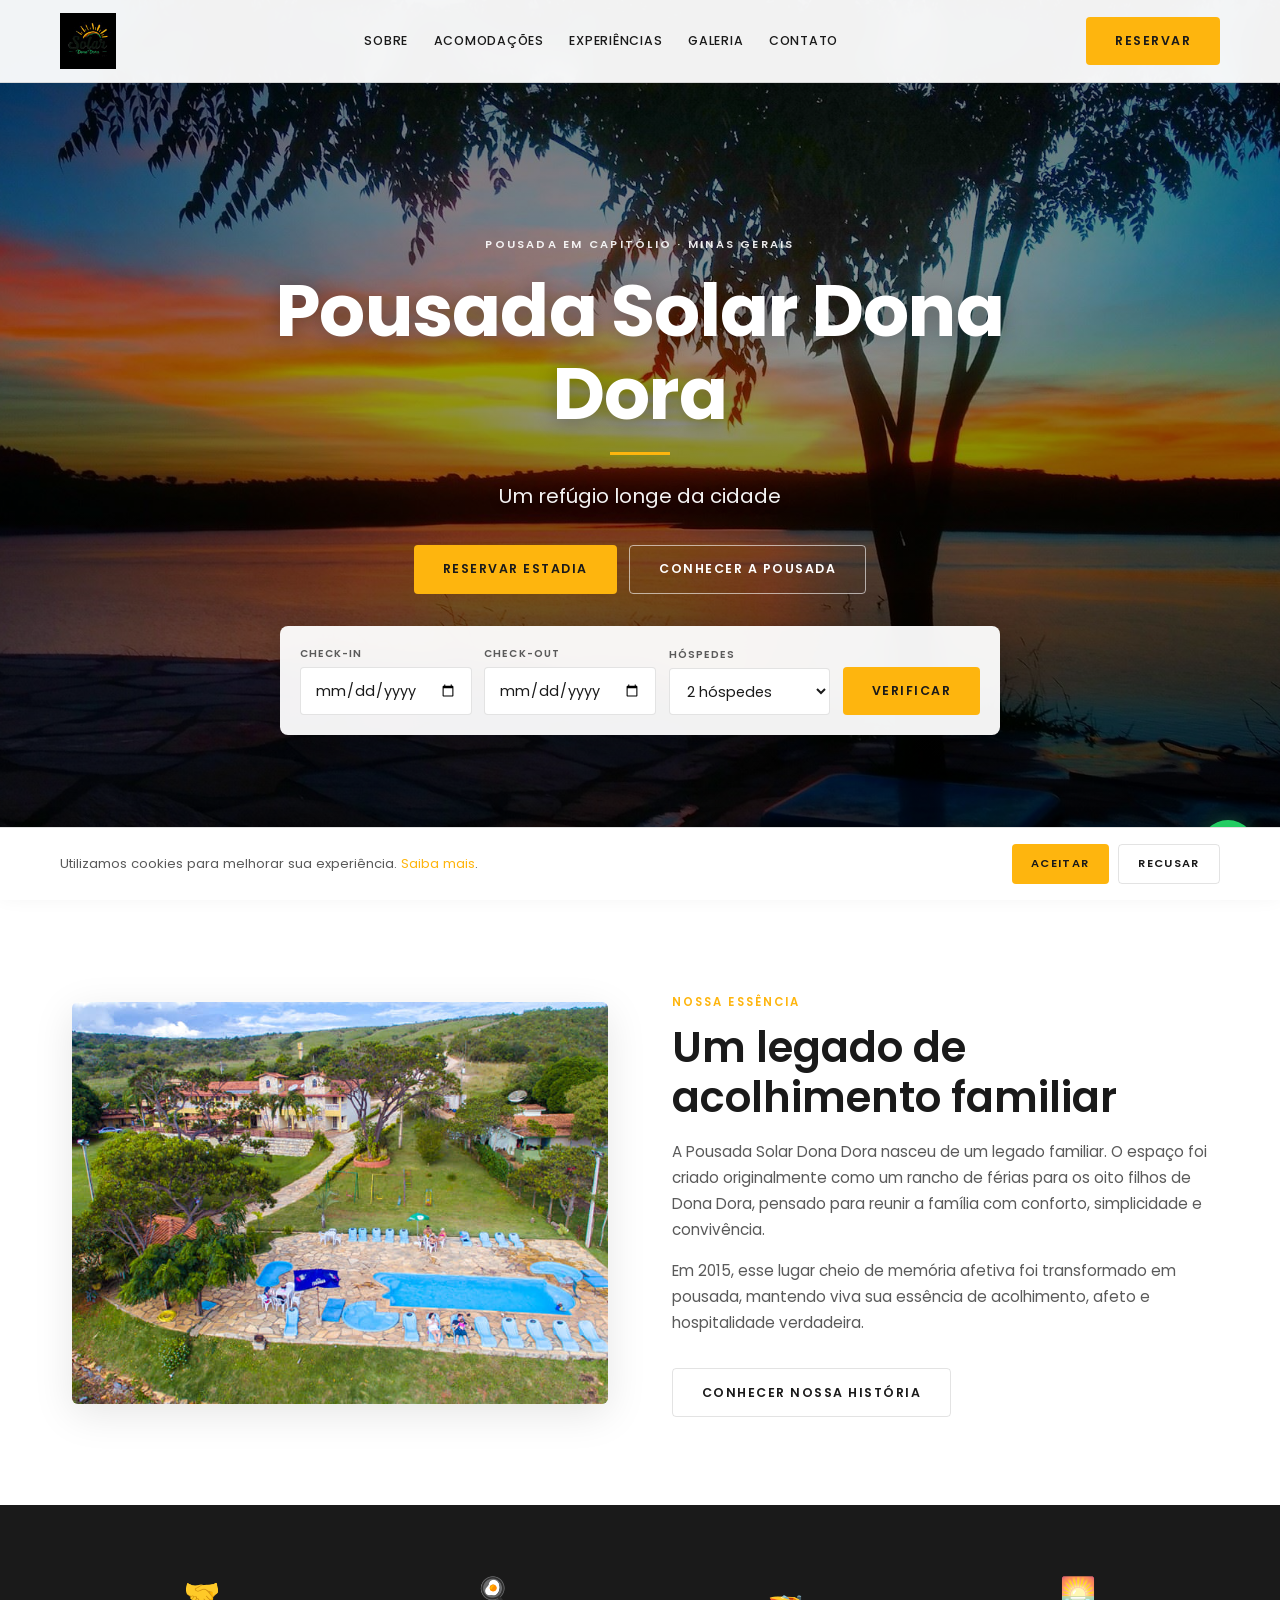
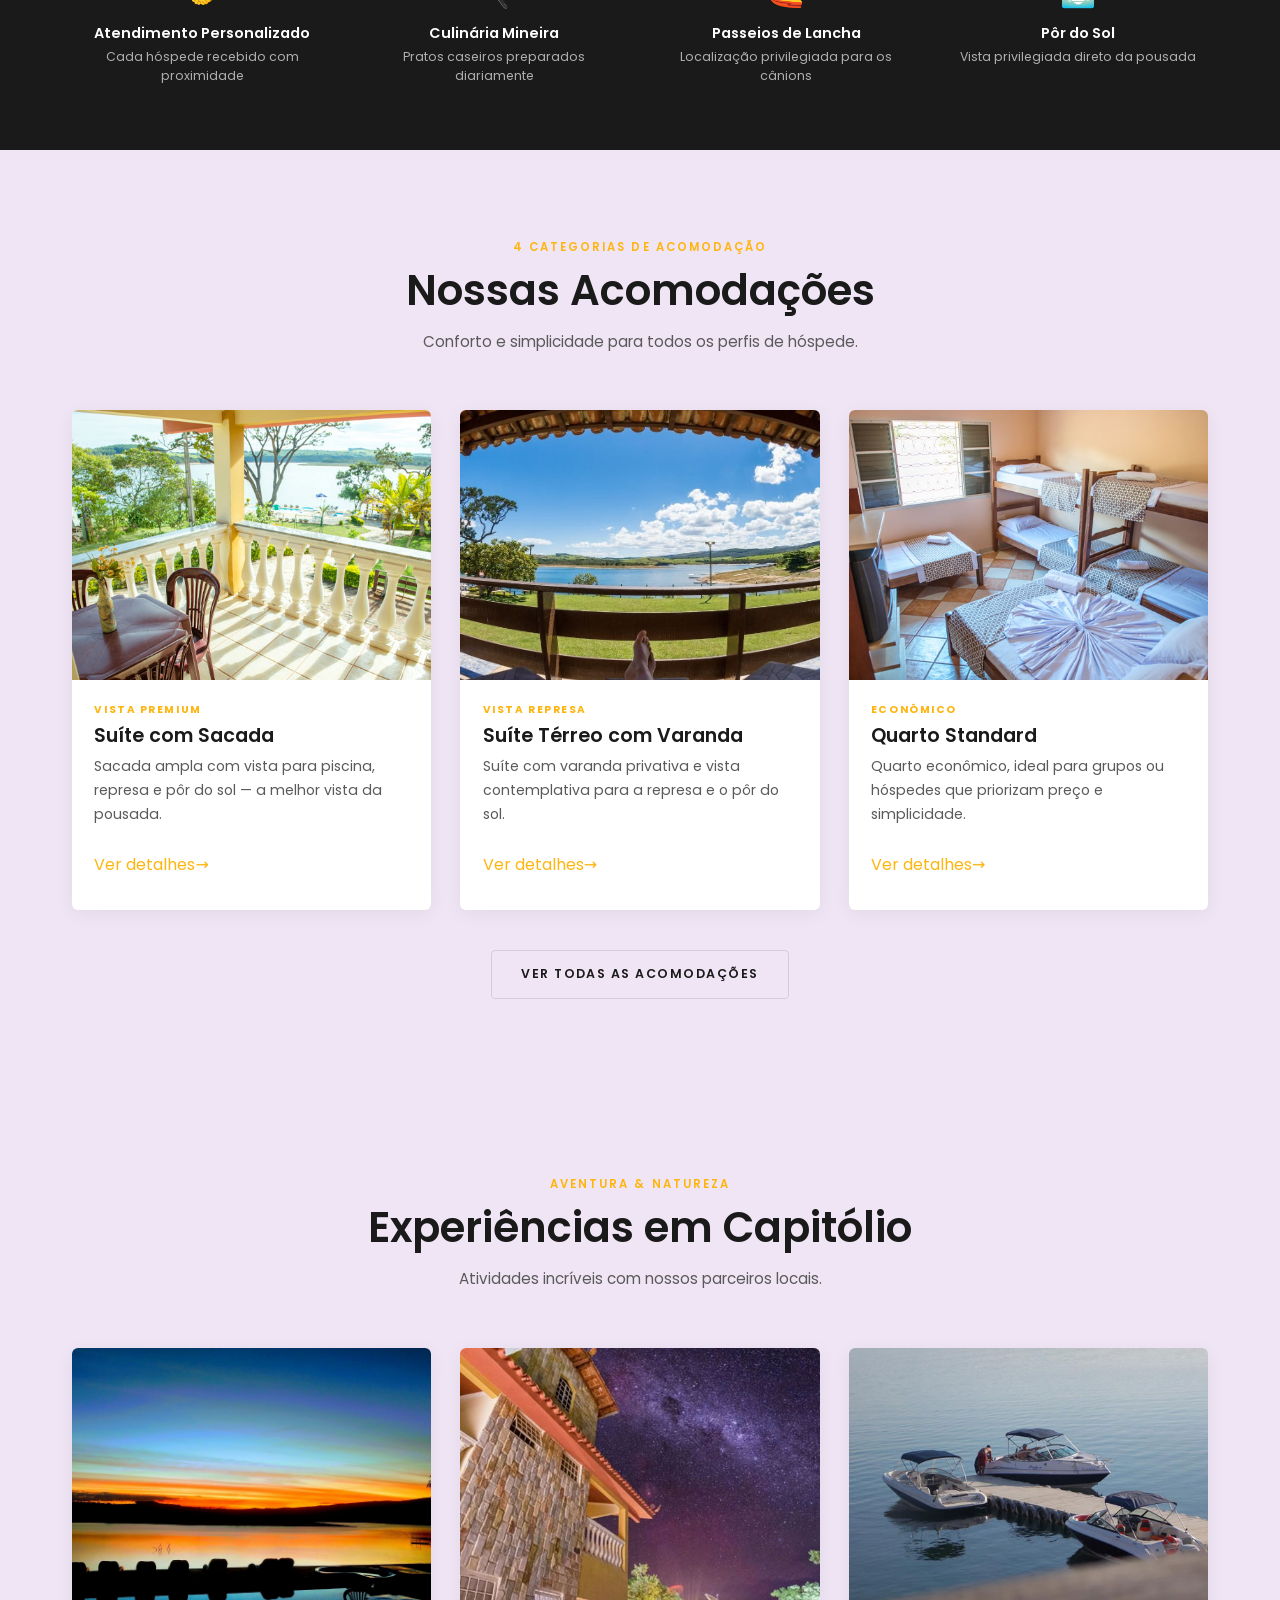
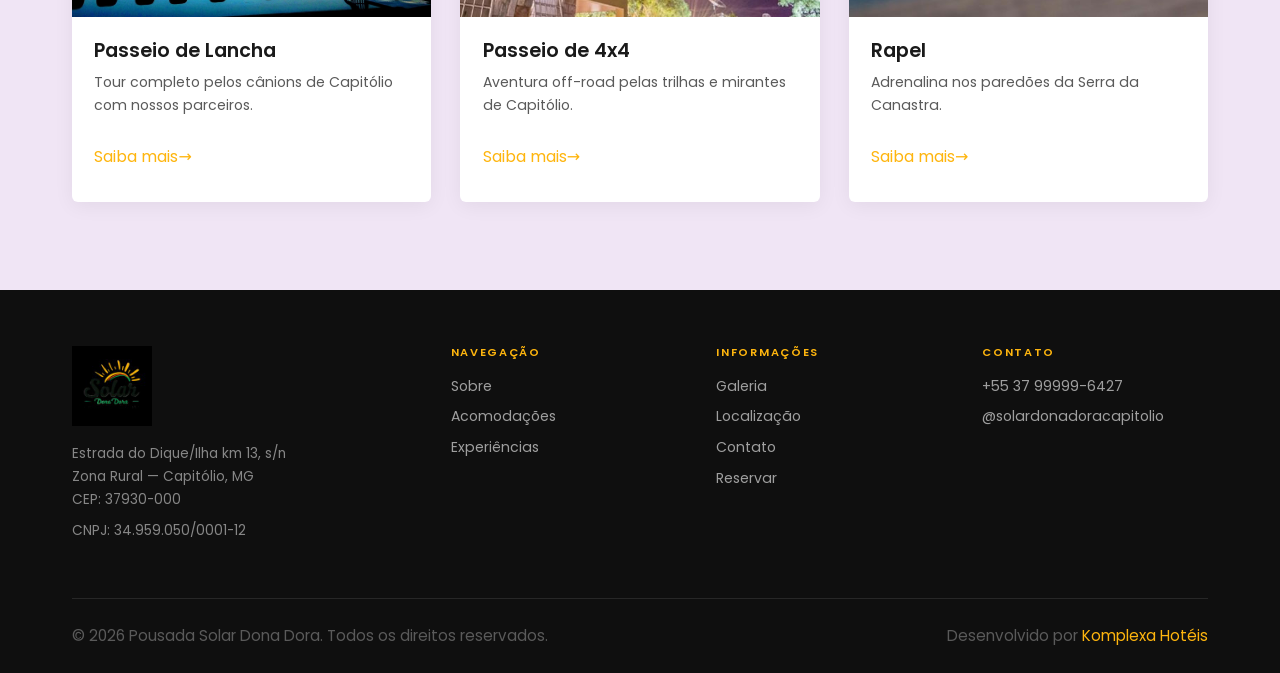
==== index.html @ 38c146f1 "Remover seção de pacotes do site Removido de todas as páginas: nav desktop, nav mobile, footer e sit" ====
<!DOCTYPE html>
<html lang="pt-BR">
<head>
<meta charset="UTF-8">
<meta name="viewport" content="width=device-width, initial-scale=1.0">
<title>Pousada em Capitólio com vista para a represa — Pousada Solar Dona Dora | Capitólio, MG</title>
<meta name="description" content="Pousada Solar Dona Dora em Capitólio, MG. Hospedagem familiar com vista para a represa, culinária mineira caseira e o melhor pôr do sol de Capitólio. Reserve agora.">
<link rel="canonical" href="https://pousadasolardonadora.com.br/">

<!-- Favicon -->
<link rel="icon" type="image/x-icon" href="assets/img/brand/favicon.ico">
<link rel="icon" type="image/png" sizes="192x192" href="assets/img/brand/favicon-192.png">
<link rel="apple-touch-icon" href="assets/img/brand/favicon-192.png">

<!-- SEO -->
<meta name="robots" content="index, follow">
<meta name="author" content="Pousada Solar Dona Dora">
<meta name="geo.region" content="BR-MG">
<meta name="geo.placename" content="Capitólio">
<meta name="geo.position" content="-20.681273;-46.094552">
<meta name="ICBM" content="-20.681273, -46.094552">

<!-- Open Graph -->
<meta property="og:type" content="website">
<meta property="og:locale" content="pt_BR">
<meta property="og:site_name" content="Pousada Solar Dona Dora">
<meta property="og:title" content="Pousada em Capitólio com vista para a represa — Pousada Solar Dona Dora">
<meta property="og:description" content="Pousada Solar Dona Dora em Capitólio, MG. Hospedagem familiar com vista para a represa, culinária mineira caseira e o melhor pôr do sol de Capitólio. Reserve agora.">
<meta property="og:url" content="https://pousadasolardonadora.com.br/">
<meta property="og:image" content="https://pousadasolardonadora.com.br/assets/img/hero/fachada.jpg">
<meta name="twitter:card" content="summary_large_image">

<!-- GTM -->
<script>(function(w,d,s,l,i){w[l]=w[l]||[];w[l].push({'gtm.start':new Date().getTime(),event:'gtm.js'});var f=d.getElementsByTagName(s)[0],j=d.createElement(s),dl=l!='dataLayer'?'&l='+l:'';j.async=true;j.src='https://www.googletagmanager.com/gtm.js?id='+i+dl;f.parentNode.insertBefore(j,f);})(window,document,'script','dataLayer','GTM-W4K5VQJ');</script>

<!-- Fonts -->
<link rel="preconnect" href="https://fonts.googleapis.com">
<link rel="preconnect" href="https://fonts.gstatic.com" crossorigin>
<link href="https://fonts.googleapis.com/css2?family=Poppins:wght@300;400;500;600;700&display=swap" rel="stylesheet">

<!-- CSS -->
<link rel="stylesheet" href="assets/css/style.css">
</head>
<body>
<!-- GTM noscript -->
<noscript><iframe src="https://www.googletagmanager.com/ns.html?id=GTM-W4K5VQJ" height="0" width="0" style="display:none;visibility:hidden"></iframe></noscript>

<!-- Schema.org -->
<script type="application/ld+json">
{
  "@context":"https://schema.org",
  "@type":"LodgingBusiness",
  "name":"Pousada Solar Dona Dora",
  "description":"Pousada acolhedora em Capitólio, MG com hospitalidade familiar, vista para a represa e culinária mineira.",
  "url":"https://pousadasolardonadora.com.br/",
  "telephone":"+55-37-99999-6427",
  "priceRange":"$$",
  "image":"https://pousadasolardonadora.com.br/assets/img/hero/fachada.jpg",
  "logo":"https://pousadasolardonadora.com.br/assets/img/brand/logo.png",
  "taxID":"34.959.050/0001-12",
  "address":{
    "@type":"PostalAddress",
    "streetAddress":"Estrada do Dique/Ilha km 13, s/n, Zona Rural",
    "addressLocality":"Capitólio",
    "addressRegion":"MG",
    "postalCode":"37930-000",
    "addressCountry":"BR"
  },
  "geo":{
    "@type":"GeoCoordinates",
    "latitude":-20.681273,
    "longitude":-46.094552
  },
  "sameAs":["https://instagram.com/solardonadoracapitolio"]
}
</script>

<header class="hdr" id="hdr">
  <div class="hdr-inner">
    <a href="index.html" class="logo-link" aria-label="Pousada Solar Dona Dora">
      <img src="assets/img/brand/logo.png" alt="Pousada Solar Dona Dora" class="logo-img" width="56" height="56">
    </a>
    <nav class="nav" aria-label="Menu principal">
      <a href="sobre/">Sobre</a>
      <a href="acomodacoes/">Acomodações</a>
      <a href="experiencias/">Experiências</a>
      <a href="galeria/">Galeria</a>
      <a href="contato/">Contato</a>
    </nav>
    <a href="https://pousadasolardonadora.com.br/" class="btn btn-primary hdr-cta" target="_blank" rel="noopener">Reservar</a>
    <button class="ham" id="ham" aria-label="Menu" aria-expanded="false">
      <span></span><span></span><span></span>
    </button>
  </div>
</header>
<nav class="mobnav" id="mobnav" aria-label="Menu mobile">
  <a href="sobre/" onclick="closeMob()">Sobre</a>
  <a href="acomodacoes/" onclick="closeMob()">Acomodações</a>
  <a href="experiencias/" onclick="closeMob()">Experiências</a>
  <a href="galeria/" onclick="closeMob()">Galeria</a>
  <a href="localizacao/" onclick="closeMob()">Localização</a>
  <a href="contato/" onclick="closeMob()">Contato</a>
  <a href="https://pousadasolardonadora.com.br/" class="btn btn-primary" target="_blank" rel="noopener" onclick="closeMob()">Reservar Agora</a>
</nav>

<!-- HERO -->
<section class="hero">
  <div class="hero-bg">
    <img src="assets/img/hero/fachada.jpg" alt="Pousada Solar Dona Dora — Capitólio, MG" fetchpriority="high" decoding="async">
  </div>
  <div class="hero-overlay"></div>
  <div class="hero-content">
    <p class="hero-overline">Pousada em Capitólio · Minas Gerais</p>
    <h1 class="hero-title">Pousada Solar Dona Dora</h1>
    <span class="hero-divider"></span>
    <p class="hero-tagline">Um refúgio longe da cidade</p>
    <div class="hero-ctas">
      <a href="https://pousadasolardonadora.com.br/" class="btn btn-primary" target="_blank" rel="noopener">Reservar Estadia</a>
      <a href="sobre/" class="btn btn-outline-light">Conhecer a Pousada</a>
    </div>

    <!-- Booking bar (Foco Multimídia) -->
    <div class="book-bar">
      <div class="bf">
        <label>Check-in</label>
        <input type="date" id="book-checkin">
      </div>
      <div class="bf">
        <label>Check-out</label>
        <input type="date" id="book-checkout">
      </div>
      <div class="bf">
        <label>Hóspedes</label>
        <select id="book-guests">
          <option value="1">1 hóspede</option>
          <option value="2" selected>2 hóspedes</option>
          <option value="3">3 hóspedes</option>
          <option value="4">4 hóspedes</option>
          <option value="5">5+ hóspedes</option>
        </select>
      </div>
      <button class="btn btn-primary" onclick="bookFromHero()">Verificar</button>
    </div>
  </div>
</section>

<!-- SOBRE PREVIEW -->
<section style="background:var(--surface)">
  <div class="container">
    <div class="ab-grid">
      <div class="ab-img reveal">
        <img src="assets/img/sobre/entrada.jpg" alt="Entrada da Pousada Solar Dona Dora" loading="lazy" decoding="async">
      </div>
      <div class="ab-txt">
        <span class="overline reveal">Nossa Essência</span>
        <h2 class="reveal">Um legado de acolhimento familiar</h2>
        <span class="divider reveal" style="margin:1rem 0"></span>
        <p class="reveal">A Pousada Solar Dona Dora nasceu de um legado familiar. O espaço foi criado originalmente como um rancho de férias para os oito filhos de Dona Dora, pensado para reunir a família com conforto, simplicidade e convivência.</p>
        <p class="reveal">Em 2015, esse lugar cheio de memória afetiva foi transformado em pousada, mantendo viva sua essência de acolhimento, afeto e hospitalidade verdadeira.</p>
        <a href="sobre/" class="btn btn-outline reveal">Conhecer Nossa História</a>
      </div>
    </div>
  </div>
</section>

<!-- HIGHLIGHTS STRIP -->
<div class="strip">
  <div class="container">
    <div class="strip-g">
      <div class="strip-i reveal"><div class="s-icon">🤝</div><h4>Atendimento Personalizado</h4><p>Cada hóspede recebido com proximidade</p></div>
      <div class="strip-i reveal"><div class="s-icon">🍳</div><h4>Culinária Mineira</h4><p>Pratos caseiros preparados diariamente</p></div>
      <div class="strip-i reveal"><div class="s-icon">🚤</div><h4>Passeios de Lancha</h4><p>Localização privilegiada para os cânions</p></div>
      <div class="strip-i reveal"><div class="s-icon">🌅</div><h4>Pôr do Sol</h4><p>Vista privilegiada direto da pousada</p></div>
    </div>
  </div>
</div>

<!-- ACOMODAÇÕES PREVIEW -->
<section>
  <div class="container">
    <div class="sec-head">
      <span class="overline reveal">4 Categorias de Acomodação</span>
      <h2 class="reveal">Nossas Acomodações</h2>
      <span class="divider reveal"></span>
      <p class="reveal">Conforto e simplicidade para todos os perfis de hóspede.</p>
    </div>
    <div class="cards-g cols-3">
      <article class="card reveal">
        <div class="card-img"><img src="assets/img/quartos/suite-sacada.jpg" alt="Suíte com Sacada" loading="lazy" decoding="async"></div>
        <div class="card-body">
          <span class="card-uh">Vista Premium</span>
          <h3>Suíte com Sacada</h3>
          <p>Sacada ampla com vista para piscina, represa e pôr do sol — a melhor vista da pousada.</p>
          <a href="acomodacoes/" class="btn-text">Ver detalhes</a>
        </div>
      </article>
      <article class="card reveal">
        <div class="card-img"><img src="assets/img/quartos/suite-terreo-varanda.jpg" alt="Suíte Térreo com Varanda" loading="lazy" decoding="async"></div>
        <div class="card-body">
          <span class="card-uh">Vista Represa</span>
          <h3>Suíte Térreo com Varanda</h3>
          <p>Suíte com varanda privativa e vista contemplativa para a represa e o pôr do sol.</p>
          <a href="acomodacoes/" class="btn-text">Ver detalhes</a>
        </div>
      </article>
      <article class="card reveal">
        <div class="card-img"><img src="assets/img/quartos/quarto-standard.jpg" alt="Quarto Standard" loading="lazy" decoding="async"></div>
        <div class="card-body">
          <span class="card-uh">Econômico</span>
          <h3>Quarto Standard</h3>
          <p>Quarto econômico, ideal para grupos ou hóspedes que priorizam preço e simplicidade.</p>
          <a href="acomodacoes/" class="btn-text">Ver detalhes</a>
        </div>
      </article>
    </div>
    <div style="text-align:center;margin-top:2.5rem">
      <a href="acomodacoes/" class="btn btn-outline reveal">Ver Todas as Acomodações</a>
    </div>
  </div>
</section>

<!-- EXPERIÊNCIAS PREVIEW -->
<section>
  <div class="container">
    <div class="sec-head">
      <span class="overline reveal">Aventura & Natureza</span>
      <h2 class="reveal">Experiências em Capitólio</h2>
      <span class="divider reveal"></span>
      <p class="reveal">Atividades incríveis com nossos parceiros locais.</p>
    </div>
    <div class="cards-g cols-3">
      <article class="card reveal">
        <div class="card-img"><img src="assets/img/experiencias/passeio-lancha.jpg" alt="Passeio de Lancha" loading="lazy" decoding="async"></div>
        <div class="card-body">
          <h3>Passeio de Lancha</h3>
          <p>Tour completo pelos cânions de Capitólio com nossos parceiros.</p>
          <a href="experiencias/" class="btn-text">Saiba mais</a>
        </div>
      </article>
      <article class="card reveal">
        <div class="card-img"><img src="assets/img/experiencias/passeio-4x4.jpg" alt="Passeio de 4x4" loading="lazy" decoding="async"></div>
        <div class="card-body">
          <h3>Passeio de 4x4</h3>
          <p>Aventura off-road pelas trilhas e mirantes de Capitólio.</p>
          <a href="experiencias/" class="btn-text">Saiba mais</a>
        </div>
      </article>
      <article class="card reveal">
        <div class="card-img"><img src="assets/img/experiencias/rapel.jpg" alt="Rapel" loading="lazy" decoding="async"></div>
        <div class="card-body">
          <h3>Rapel</h3>
          <p>Adrenalina nos paredões da Serra da Canastra.</p>
          <a href="experiencias/" class="btn-text">Saiba mais</a>
        </div>
      </article>
    </div>
  </div>
</section>

<footer class="footer">
  <div class="container">
    <div class="ft-grid">
      <div class="ft-brand">
        <img src="assets/img/brand/logo.png" alt="Pousada Solar Dona Dora" width="80" height="80">
        <p>Estrada do Dique/Ilha km 13, s/n<br>Zona Rural — Capitólio, MG<br>CEP: 37930-000</p>
        <p>CNPJ: 34.959.050/0001-12</p>
      </div>
      <div class="ft-col">
        <h4>Navegação</h4>
        <a href="sobre/">Sobre</a>
        <a href="acomodacoes/">Acomodações</a>
        <a href="experiencias/">Experiências</a>
      </div>
      <div class="ft-col">
        <h4>Informações</h4>
        <a href="galeria/">Galeria</a>
        <a href="localizacao/">Localização</a>
        <a href="contato/">Contato</a>
        <a href="https://pousadasolardonadora.com.br/" target="_blank" rel="noopener">Reservar</a>
      </div>
      <div class="ft-col">
        <h4>Contato</h4>
        <a href="https://wa.me/5537999996427" target="_blank" rel="noopener">+55 37 99999-6427</a>
        <a href="https://instagram.com/solardonadoracapitolio" target="_blank" rel="noopener">@solardonadoracapitolio</a>
      </div>
    </div>
    <div class="ft-bot">
      <p>&copy; 2026 Pousada Solar Dona Dora. Todos os direitos reservados.</p>
      <p>Desenvolvido por <a href="#" target="_blank" rel="noopener">Komplexa Hotéis</a></p>
    </div>
  </div>
</footer>
<!-- WhatsApp -->
<button class="wa-btn" onclick="openWAModal()" aria-label="Abrir WhatsApp"><svg width="26" height="26" viewBox="0 0 24 24" fill="white"><path d="M17.472 14.382c-.297-.149-1.758-.867-2.03-.967-.273-.099-.471-.148-.67.15-.197.297-.767.966-.94 1.164-.173.199-.347.223-.644.075-.297-.15-1.255-.463-2.39-1.475-.883-.788-1.48-1.761-1.653-2.059-.173-.297-.018-.458.13-.606.134-.133.298-.347.446-.52.149-.174.198-.298.298-.497.099-.198.05-.371-.025-.52-.075-.149-.669-1.612-.916-2.207-.242-.579-.487-.5-.669-.51-.173-.008-.371-.01-.57-.01-.198 0-.52.074-.792.372-.272.297-1.04 1.016-1.04 2.479 0 1.462 1.065 2.875 1.213 3.074.149.198 2.096 3.2 5.077 4.487.709.306 1.262.489 1.694.625.712.227 1.36.195 1.871.118.571-.085 1.758-.719 2.006-1.413.248-.694.248-1.289.173-1.413-.074-.124-.272-.198-.57-.347m-5.421 7.403h-.004a9.87 9.87 0 01-5.031-1.378l-.361-.214-3.741.982.998-3.648-.235-.374a9.86 9.86 0 01-1.51-5.26c.001-5.45 4.436-9.884 9.888-9.884 2.64 0 5.122 1.03 6.988 2.898a9.825 9.825 0 012.893 6.994c-.003 5.45-4.437 9.884-9.885 9.884m8.413-18.297A11.815 11.815 0 0012.05 0C5.495 0 .16 5.335.157 11.892c0 2.096.547 4.142 1.588 5.945L.057 24l6.305-1.654a11.882 11.882 0 005.683 1.448h.005c6.554 0 11.89-5.335 11.893-11.893a11.821 11.821 0 00-3.48-8.413z"/></svg></button>
<div class="wa-modal" id="waModal" role="dialog" aria-modal="true">
  <div class="wa-modal-box">
    <button class="wa-modal-close" onclick="closeWAModal()" aria-label="Fechar">×</button>
    <div class="wa-modal-header">
      <div style="width:42px;height:42px;background:rgba(255,255,255,.25);border-radius:50%;display:flex;align-items:center;justify-content:center;flex-shrink:0"><svg width="22" height="22" viewBox="0 0 24 24" fill="white"><path d="M17.472 14.382c-.297-.149-1.758-.867-2.03-.967-.273-.099-.471-.148-.67.15-.197.297-.767.966-.94 1.164-.173.199-.347.223-.644.075-.297-.15-1.255-.463-2.39-1.475-.883-.788-1.48-1.761-1.653-2.059-.173-.297-.018-.458.13-.606.134-.133.298-.347.446-.52.149-.174.198-.298.298-.497.099-.198.05-.371-.025-.52-.075-.149-.669-1.612-.916-2.207-.242-.579-.487-.5-.669-.51-.173-.008-.371-.01-.57-.01-.198 0-.52.074-.792.372-.272.297-1.04 1.016-1.04 2.479 0 1.462 1.065 2.875 1.213 3.074.149.198 2.096 3.2 5.077 4.487.709.306 1.222.489 1.694.625.712.227 1.36.195 1.871.118.571-.085 1.758-.719 2.006-1.413.248-.694.248-1.289.173-1.413-.074-.124-.272-.198-.57-.347m-5.421 7.403h-.004a9.87 9.87 0 01-5.031-1.378l-.361-.214-3.741.982.998-3.648-.235-.374a9.86 9.86 0 01-1.51-5.22c.001-5.45 4.436-9.884 9.888-9.884 2.64 0 5.122 1.03 6.988 2.898a9.825 9.825 0 012.893 6.994c-.003 5.45-4.437 9.884-9.885 9.884m8.413-18.297A11.815 11.815 0 0012.05 0C5.495 0 .16 5.335.157 11.892c0 2.096.547 4.142 1.588 5.945L.057 24l6.305-1.654a11.882 11.882 0 005.683 1.448h.005c6.554 0 11.89-5.335 11.893-11.893a11.821 11.821 0 00-3.48-8.413z"/></svg></div>
      <div><h4>Fale pelo WhatsApp</h4><p>Preencha para agilizar seu atendimento</p></div>
    </div>
    <form onsubmit="submitWAForm(event)" class="wa-form-body">
      <div class="fg"><label>Nome *</label><input type="text" id="wa-nome" required></div>
      <div class="fg"><label>E-mail *</label><input type="email" id="wa-email" required></div>
      <div class="fg"><label>Telefone *</label><input type="tel" id="wa-tel" required></div>
      <div class="form-row">
        <div class="fg"><label>Check-in</label><input type="date" id="wa-in"></div>
        <div class="fg"><label>Check-out</label><input type="date" id="wa-out"></div>
      </div>
      <button type="submit" class="wa-submit">Ir para o WhatsApp</button>
    </form>
  </div>
</div>

<!-- Popup Desconto -->
<div class="dp" id="dp" role="dialog" aria-modal="true">
  <div class="dp-box">
    <button class="dp-close" onclick="closePopup()" aria-label="Fechar">×</button>
    <span class="overline">Oferta Exclusiva</span>
    <h3>Ganhe <span class="accent">10% de desconto</span></h3>
    <p>Reserve diretamente no site e aproveite seu benefício exclusivo.</p>
    <form onsubmit="submitPopup(event)">
      <input type="email" id="popup-email" placeholder="Seu melhor e-mail" required>
      <button type="submit" class="btn btn-primary">Eu Quero!</button>
    </form>
  </div>
</div>

<!-- Cookie Banner -->
<div class="ck" id="cookieBanner">
  <div class="ck-in">
    <p>Utilizamos cookies para melhorar sua experiência. <a href="#">Saiba mais</a>.</p>
    <div class="ck-btns">
      <button class="btn btn-primary" onclick="acceptCookies()">Aceitar</button>
      <button class="btn btn-outline" onclick="declineCookies()">Recusar</button>
    </div>
  </div>
</div>

<script src="assets/js/main.js" defer></script>
</body>
</html>
---- assets/css/style.css ----
/* ============================================
   POUSADA SOLAR DONA DORA — STYLES v2
   Mobile-first | Performance-focused | No JS libs
   ============================================ */

:root {
  --accent: #FEB50E;
  --accent-hover: #E5A00D;
  --accent-rgb: 254, 181, 14;
  --accent-soft: rgba(254,181,14,0.08);

  --bg: #F0E5F5;
  --bg-rgb: 240, 229, 245;
  --surface: #FFFFFF;
  --surface-light: #E8DDF0;

  --text: #1A1A1A;
  --text-muted: #5A5A5A;
  --btn-text: #1A1A1A;

  --border: rgba(26,26,26,0.12);
  --shadow: 0 4px 20px rgba(0,0,0,0.06);
  --shadow-lg: 0 10px 40px rgba(0,0,0,0.1);

  --font-display: 'Poppins', system-ui, sans-serif;
  --font-body: 'Poppins', system-ui, sans-serif;

  --container: 1200px;
  --header-h: 70px;
  --ease: cubic-bezier(0.4, 0, 0.2, 1);
}

/* RESET */
*,*::before,*::after { margin:0; padding:0; box-sizing:border-box; }
html { scroll-behavior: smooth; -webkit-text-size-adjust: 100%; }
body {
  background: var(--bg);
  color: var(--text);
  font-family: var(--font-body);
  font-size: 16px;
  line-height: 1.6;
  -webkit-font-smoothing: antialiased;
  overflow-x: hidden;
}
img, video, svg { max-width: 100%; display: block; height: auto; }
img { object-fit: cover; }
a { color: inherit; text-decoration: none; }
button { font: inherit; cursor: pointer; }

/* TYPOGRAPHY */
h1, h2, h3, h4 { font-family: var(--font-display); font-weight: 600; line-height: 1.2; color: var(--text); }
h1 { font-size: clamp(2rem, 6vw, 3.8rem); font-weight: 700; }
h2 { font-size: clamp(1.7rem, 4.5vw, 2.6rem); }
h3 { font-size: clamp(1.2rem, 2.5vw, 1.5rem); }
h4 { font-size: 1rem; }
p { font-size: clamp(0.95rem, 1.1vw, 1.05rem); line-height: 1.7; color: var(--text-muted); }
.overline { font-size: 0.72rem; letter-spacing: 0.18em; text-transform: uppercase; color: var(--accent); font-weight: 600; }

/* LAYOUT */
.container { max-width: var(--container); margin: 0 auto; padding: 0 1.25rem; }
@media (min-width: 768px) { .container { padding: 0 2rem; } }
section { padding: clamp(3rem, 7vw, 5.5rem) 0; }

/* BUTTONS - Touch target 44px+ */
.btn {
  display: inline-flex;
  align-items: center;
  justify-content: center;
  gap: 0.5rem;
  min-height: 48px;
  padding: 0.85rem 1.8rem;
  font-family: var(--font-body);
  font-size: 0.78rem;
  font-weight: 600;
  letter-spacing: 0.12em;
  text-transform: uppercase;
  text-decoration: none;
  border: none;
  border-radius: 4px;
  cursor: pointer;
  transition: all 0.25s var(--ease);
  text-align: center;
}
.btn-primary { background: var(--accent); color: var(--btn-text); }
.btn-primary:hover { background: var(--accent-hover); transform: translateY(-1px); box-shadow: 0 8px 20px rgba(254,181,14,0.3); }

.btn-outline-light { background: transparent; color: #fff; border: 1.5px solid rgba(255,255,255,0.6); }
.btn-outline-light:hover { background: rgba(255,255,255,0.15); border-color: #fff; }

.btn-outline { background: transparent; color: var(--text); border: 1.5px solid var(--border); }
.btn-outline:hover { background: var(--accent-soft); border-color: var(--accent); color: var(--accent); }

.btn-text { background: transparent; color: var(--accent); padding: 0.6rem 0; min-height: auto; }
.btn-text::after { content: ' →'; transition: transform 0.2s; display: inline-block; }
.btn-text:hover::after { transform: translateX(4px); }

/* HEADER */
.hdr {
  position: fixed; top: 0; left: 0; right: 0; z-index: 100;
  padding: 0.8rem 0;
  background: rgba(255,255,255,0.95);
  backdrop-filter: blur(12px);
  -webkit-backdrop-filter: blur(12px);
  border-bottom: 1px solid var(--border);
  transition: all 0.3s var(--ease);
}
.hdr-inner {
  max-width: var(--container); margin: 0 auto; padding: 0 1.25rem;
  display: flex; align-items: center; justify-content: space-between; gap: 1rem;
}
.logo-link { display: flex; align-items: center; flex-shrink: 0; }
.logo-img { width: 56px; height: 56px; }
.nav { display: none; gap: 1.6rem; }
.nav a {
  font-size: 0.78rem; font-weight: 500; letter-spacing: 0.06em;
  text-transform: uppercase; color: var(--text);
  position: relative; padding: 0.5rem 0;
  transition: color 0.2s;
}
.nav a::after {
  content: ''; position: absolute; bottom: 0; left: 0;
  width: 0; height: 2px; background: var(--accent);
  transition: width 0.3s var(--ease);
}
.nav a:hover { color: var(--accent); }
.nav a:hover::after { width: 100%; }

.hdr-cta { display: none; }
@media (min-width: 1024px) {
  .nav { display: flex; }
  .hdr-cta { display: inline-flex; }
}

.ham {
  display: flex; flex-direction: column; gap: 5px;
  background: none; border: none; padding: 0.6rem; margin-right: -0.6rem;
  min-width: 44px; min-height: 44px; align-items: center; justify-content: center;
}
.ham span {
  width: 24px; height: 2px; background: var(--text); border-radius: 2px;
  transition: all 0.3s var(--ease);
}
.ham.open span:nth-child(1) { transform: rotate(45deg) translate(5px, 5px); }
.ham.open span:nth-child(2) { opacity: 0; }
.ham.open span:nth-child(3) { transform: rotate(-45deg) translate(6px, -6px); }
@media (min-width: 1024px) { .ham { display: none; } }

/* MOBILE NAV */
.mobnav {
  position: fixed; inset: 0; z-index: 99;
  background: var(--bg);
  display: flex; flex-direction: column; align-items: center; justify-content: center;
  gap: 0.8rem;
  padding: 5rem 2rem 2rem;
  opacity: 0; visibility: hidden;
  transition: opacity 0.3s var(--ease), visibility 0.3s;
}
.mobnav.open { opacity: 1; visibility: visible; }
.mobnav a {
  font-size: 1.1rem; font-weight: 500;
  color: var(--text); padding: 0.7rem 0;
  min-height: 44px; display: flex; align-items: center;
  letter-spacing: 0.02em;
}
.mobnav a:hover { color: var(--accent); }
.mobnav .btn { margin-top: 1rem; min-width: 200px; }

/* HERO */
.hero {
  position: relative;
  min-height: 100vh;
  min-height: 100svh;
  display: flex; flex-direction: column;
  align-items: center; justify-content: center;
  text-align: center;
  padding: calc(var(--header-h) + 2rem) 1.25rem 2rem;
  overflow: hidden;
}
.hero-bg { position: absolute; inset: 0; z-index: 0; }
.hero-bg img { width: 100%; height: 100%; object-fit: cover; }
.hero-overlay {
  position: absolute; inset: 0; z-index: 1;
  background: linear-gradient(180deg,
    rgba(0,0,0,0.55) 0%,
    rgba(0,0,0,0.4) 40%,
    rgba(0,0,0,0.75) 100%);
}
.hero-content {
  position: relative; z-index: 2;
  max-width: 820px; width: 100%;
  color: #fff;
}
.hero-overline {
  font-size: 0.7rem; letter-spacing: 0.2em; text-transform: uppercase;
  color: rgba(255,255,255,0.9); margin-bottom: 1rem; font-weight: 600;
}
.hero-title {
  font-size: clamp(2rem, 8vw, 4.5rem);
  font-weight: 700;
  line-height: 1.15;
  color: #fff;
  margin: 0 0 1rem;
  letter-spacing: -0.01em;
  text-shadow: 0 2px 20px rgba(0,0,0,0.3);
}
.hero-divider {
  display: block; width: 60px; height: 3px;
  background: var(--accent); margin: 1rem auto 1.5rem;
}
.hero-tagline {
  font-size: clamp(1rem, 1.8vw, 1.25rem);
  color: rgba(255,255,255,0.95);
  margin-bottom: 2rem;
  font-weight: 400;
  text-shadow: 0 2px 10px rgba(0,0,0,0.4);
}
.hero-ctas {
  display: flex; gap: 0.8rem; justify-content: center; flex-wrap: wrap;
  margin-bottom: 2rem;
}
@media (max-width: 600px) {
  .hero-title { font-size: clamp(1.6rem, 9vw, 2.5rem); line-height: 1.2; }
  .hero-ctas { flex-direction: column; width: 100%; max-width: 320px; margin-left: auto; margin-right: auto; }
  .hero-ctas .btn { width: 100%; }
}

/* BOOKING BAR (within hero) */
.book-bar {
  background: rgba(255,255,255,0.95);
  backdrop-filter: blur(12px);
  -webkit-backdrop-filter: blur(12px);
  padding: 1.25rem;
  border-radius: 8px;
  display: grid;
  grid-template-columns: 1fr;
  gap: 0.8rem;
  max-width: 720px;
  width: 100%;
  margin: 0 auto;
  box-shadow: 0 10px 40px rgba(0,0,0,0.3);
}
@media (min-width: 600px) {
  .book-bar { grid-template-columns: 1fr 1fr 1fr auto; align-items: end; }
}
.bf { display: flex; flex-direction: column; gap: 0.3rem; text-align: left; }
.bf label {
  font-size: 0.65rem; font-weight: 600; letter-spacing: 0.1em;
  text-transform: uppercase; color: var(--text-muted);
}
.bf input, .bf select {
  background: #fff;
  border: 1px solid var(--border);
  color: var(--text);
  padding: 0.7rem 0.85rem;
  font-family: var(--font-body);
  font-size: 0.9rem;
  border-radius: 4px;
  outline: none;
  min-height: 44px;
  transition: border-color 0.2s;
}
.bf input:focus, .bf select:focus { border-color: var(--accent); }
.book-bar .btn { min-height: 48px; }

/* SECTION HEAD */
.sec-head { text-align: center; margin-bottom: clamp(2rem, 5vw, 3.5rem); }
.sec-head .overline { display: block; margin-bottom: 0.6rem; }
.sec-head h2 { margin-bottom: 0.8rem; }
.sec-head p { max-width: 600px; margin: 0 auto; }
.divider { width: 60px; height: 2px; background: var(--accent); margin: 1rem auto 1.5rem; }

/* ABOUT GRID */
.ab-grid {
  display: grid; grid-template-columns: 1fr; gap: 2rem; align-items: center;
}
@media (min-width: 900px) {
  .ab-grid { grid-template-columns: 1fr 1fr; gap: 4rem; }
}
.ab-img {
  border-radius: 6px; overflow: hidden;
  aspect-ratio: 4/3;
  box-shadow: var(--shadow-lg);
}
.ab-img img { width: 100%; height: 100%; object-fit: cover; }
.ab-txt h2 { margin: 0.6rem 0 1rem; }
.ab-txt p { margin-bottom: 1rem; }
.ab-txt .btn { margin-top: 1rem; }

/* HIGHLIGHTS STRIP */
.strip { background: var(--text); color: var(--bg); padding: clamp(2.5rem, 5vw, 4rem) 0; }
.strip-g {
  display: grid; grid-template-columns: 1fr 1fr; gap: 1.5rem;
  text-align: center;
}
@media (min-width: 768px) { .strip-g { grid-template-columns: repeat(4, 1fr); gap: 2rem; } }
.strip-i .s-icon { font-size: 1.8rem; margin-bottom: 0.6rem; }
.strip-i h4 { color: #fff; font-size: 0.9rem; margin-bottom: 0.4rem; font-weight: 600; }
.strip-i p { color: rgba(255,255,255,0.65); font-size: 0.78rem; line-height: 1.5; max-width: none; }

/* CARDS GRID (Quartos, Pacotes, Experiências) */
.cards-g {
  display: grid; grid-template-columns: 1fr; gap: 1.5rem;
}
@media (min-width: 600px) { .cards-g { grid-template-columns: 1fr 1fr; gap: 1.8rem; } }
@media (min-width: 1024px) { .cards-g.cols-3 { grid-template-columns: repeat(3, 1fr); } }

.card {
  background: var(--surface);
  border-radius: 6px;
  overflow: hidden;
  box-shadow: var(--shadow);
  transition: transform 0.3s var(--ease), box-shadow 0.3s;
  display: flex; flex-direction: column;
}
.card:hover { transform: translateY(-4px); box-shadow: var(--shadow-lg); }
.card-img { aspect-ratio: 4/3; overflow: hidden; position: relative; }
.card-img img { width: 100%; height: 100%; object-fit: cover; transition: transform 0.5s var(--ease); }
.card:hover .card-img img { transform: scale(1.05); }
.card-badge {
  position: absolute; top: 1rem; left: 1rem;
  background: var(--accent); color: var(--btn-text);
  padding: 0.3rem 0.8rem; font-size: 0.7rem;
  font-weight: 700; letter-spacing: 0.08em; text-transform: uppercase;
  border-radius: 3px;
}
.card-body { padding: 1.4rem; flex: 1; display: flex; flex-direction: column; }
.card-uh { font-size: 0.65rem; font-weight: 700; letter-spacing: 0.15em; text-transform: uppercase; color: var(--accent); margin-bottom: 0.3rem; }
.card-body h3 { margin-bottom: 0.5rem; font-size: 1.2rem; }
.card-body p { font-size: 0.88rem; margin-bottom: 1rem; flex: 1; }
.card-features { display: flex; gap: 0.4rem; flex-wrap: wrap; margin-bottom: 1rem; }
.card-features span { font-size: 0.7rem; padding: 0.25rem 0.65rem; background: var(--surface-light); color: var(--text-muted); border-radius: 3px; }
.card-foot {
  display: flex; align-items: center; justify-content: space-between;
  padding-top: 1rem; border-top: 1px solid var(--border);
  margin-top: auto;
}
.card-foot .price { font-weight: 700; color: var(--text); font-size: 1rem; }
.card-foot .price small { font-weight: 400; color: var(--text-muted); font-size: 0.75rem; }

/* PAGE HERO (subpages) */
.pg-hero {
  position: relative;
  height: 40vh; min-height: 280px; max-height: 400px;
  display: flex; align-items: center; justify-content: center;
  text-align: center; padding: var(--header-h) 1.25rem 0;
  overflow: hidden;
}
.pg-hero img { position: absolute; inset: 0; width: 100%; height: 100%; object-fit: cover; z-index: 0; }
.pg-hero::after {
  content: ''; position: absolute; inset: 0; z-index: 1;
  background: linear-gradient(180deg, rgba(0,0,0,0.4), rgba(0,0,0,0.65));
}
.pg-hero-c { position: relative; z-index: 2; color: #fff; }
.pg-hero-c .overline { color: rgba(255,255,255,0.85); margin-bottom: 0.6rem; display: block; }
.pg-hero-c h1 { color: #fff; font-size: clamp(1.8rem, 5vw, 3rem); }

/* GALLERY */
.gal-g { display: grid; grid-template-columns: 1fr 1fr; gap: 0.6rem; }
@media (min-width: 600px) { .gal-g { grid-template-columns: repeat(3, 1fr); gap: 1rem; } }
@media (min-width: 1024px) { .gal-g { grid-template-columns: repeat(4, 1fr); } }
.gi {
  position: relative; aspect-ratio: 1; overflow: hidden;
  cursor: pointer; border-radius: 4px;
}
.gi img { width: 100%; height: 100%; object-fit: cover; transition: transform 0.5s var(--ease); }
.gi:hover img { transform: scale(1.08); }
.gi::after {
  content: '⊕'; position: absolute; inset: 0;
  display: flex; align-items: center; justify-content: center;
  background: rgba(0,0,0,0); color: #fff; font-size: 1.8rem;
  opacity: 0; transition: all 0.3s;
}
.gi:hover::after { background: rgba(0,0,0,0.35); opacity: 1; }

/* LIGHTBOX */
.lb {
  position: fixed; inset: 0; z-index: 9999;
  background: rgba(0,0,0,0.95);
  display: flex; align-items: center; justify-content: center;
  opacity: 0; visibility: hidden; transition: all 0.3s;
}
.lb.open { opacity: 1; visibility: visible; }
.lb img { max-width: 90vw; max-height: 85vh; object-fit: contain; }
.lb-close, .lb-prev, .lb-next {
  position: absolute; background: rgba(255,255,255,0.15); border: none;
  color: #fff; width: 48px; height: 48px; border-radius: 50%;
  font-size: 1.4rem; cursor: pointer; display: flex; align-items: center; justify-content: center;
}
.lb-close { top: 1.5rem; right: 1.5rem; }
.lb-prev { left: 1rem; top: 50%; transform: translateY(-50%); }
.lb-next { right: 1rem; top: 50%; transform: translateY(-50%); }

/* CONTACT */
.contact-grid {
  display: grid; grid-template-columns: 1fr; gap: 2.5rem; align-items: start;
}
@media (min-width: 900px) { .contact-grid { grid-template-columns: 1fr 1.5fr; gap: 4rem; } }
.ci-item { display: flex; gap: 0.9rem; margin-bottom: 1.3rem; }
.ci-icon {
  width: 42px; height: 42px; flex-shrink: 0;
  background: var(--accent-soft); border-radius: 6px;
  display: flex; align-items: center; justify-content: center;
  font-size: 1.1rem;
}
.ci-text strong { display: block; font-size: 0.75rem; letter-spacing: 0.08em; text-transform: uppercase; margin-bottom: 0.2rem; color: var(--text); }
.ci-text span, .ci-text a { font-size: 0.92rem; color: var(--text-muted); }
.ci-text a:hover { color: var(--accent); }

/* FORMS */
.form { display: flex; flex-direction: column; gap: 1rem; }
.form-row { display: grid; grid-template-columns: 1fr; gap: 1rem; }
@media (min-width: 600px) { .form-row { grid-template-columns: 1fr 1fr; } }
.fg label { display: block; font-size: 0.75rem; font-weight: 600; letter-spacing: 0.04em; margin-bottom: 0.4rem; color: var(--text); }
.fg input, .fg select, .fg textarea {
  width: 100%; background: var(--surface); border: 1px solid var(--border);
  color: var(--text); padding: 0.8rem 1rem;
  font-family: var(--font-body); font-size: 0.92rem;
  border-radius: 4px; outline: none; min-height: 44px;
  transition: border-color 0.2s;
}
.fg input:focus, .fg select:focus, .fg textarea:focus { border-color: var(--accent); }
.fg textarea { resize: vertical; min-height: 100px; }
.ok-msg { display: none; padding: 1rem; background: rgba(74,222,128,0.1); color: #16a34a; border-radius: 4px; text-align: center; font-size: 0.9rem; margin-top: 1rem; }
.ok-msg.show { display: block; }

/* MAP */
.map-wrap { border-radius: 6px; overflow: hidden; box-shadow: var(--shadow); }
.map-wrap iframe { width: 100%; height: 420px; border: 0; display: block; }

/* PACKAGE DETAIL */
.pkg-detail { display: grid; grid-template-columns: 1fr; gap: 2rem; align-items: start; }
@media (min-width: 1024px) { .pkg-detail { grid-template-columns: 1fr 380px; gap: 3rem; } }
.pkg-main h2 { margin-bottom: 1rem; }
.pkg-main p { margin-bottom: 1rem; }
.pkg-includes-list { background: var(--surface); padding: 1.5rem; border-radius: 6px; margin-top: 1.5rem; box-shadow: var(--shadow); }
.pkg-includes-list h3 { font-size: 1rem; margin-bottom: 0.8rem; }
.pkg-includes-list ul { list-style: none; }
.pkg-includes-list li { padding: 0.4rem 0 0.4rem 1.4rem; position: relative; font-size: 0.9rem; color: var(--text-muted); }
.pkg-includes-list li::before { content: '✓'; position: absolute; left: 0; color: var(--accent); font-weight: 700; }
.pkg-obs { padding: 1rem; background: var(--accent-soft); border-left: 3px solid var(--accent); border-radius: 0 4px 4px 0; margin-top: 1.5rem; }
.pkg-obs p { font-size: 0.85rem; margin: 0; }
.pkg-sidebar { position: sticky; top: calc(var(--header-h) + 1rem); }
.pkg-cta-card { background: var(--surface); padding: 1.8rem; border-radius: 6px; box-shadow: var(--shadow-lg); border-top: 3px solid var(--accent); }
.pkg-price { text-align: center; margin-bottom: 1.2rem; }
.pkg-price small { display: block; font-size: 0.7rem; letter-spacing: 0.1em; text-transform: uppercase; color: var(--text-muted); }
.pkg-price strong { font-size: 2rem; font-weight: 700; color: var(--text); }
.pkg-price em { font-style: normal; font-size: 0.85rem; color: var(--text-muted); }

/* FOOTER */
.footer { background: #0F0F0F; color: rgba(255,255,255,0.7); padding: 3.5rem 0 0; }
.ft-grid { display: grid; grid-template-columns: 1fr; gap: 2rem; }
@media (min-width: 600px) { .ft-grid { grid-template-columns: 1fr 1fr; } }
@media (min-width: 1024px) { .ft-grid { grid-template-columns: 1.5fr 1fr 1fr 1fr; gap: 2.5rem; } }
.ft-brand img { width: 80px; height: 80px; margin-bottom: 1rem; }
.ft-brand p { font-size: 0.85rem; color: rgba(255,255,255,0.5); margin-bottom: 0.5rem; }
.ft-col h4 { color: var(--accent); font-size: 0.7rem; letter-spacing: 0.15em; text-transform: uppercase; margin-bottom: 1rem; }
.ft-col a, .ft-col span { display: block; font-size: 0.88rem; color: rgba(255,255,255,0.6); margin-bottom: 0.5rem; transition: color 0.2s; }
.ft-col a:hover { color: var(--accent); }
.ft-bot {
  border-top: 1px solid rgba(255,255,255,0.1);
  margin-top: 3rem; padding: 1.5rem 0;
  display: flex; flex-direction: column; gap: 0.5rem;
  font-size: 0.78rem; color: rgba(255,255,255,0.4);
  text-align: center;
}
@media (min-width: 768px) { .ft-bot { flex-direction: row; justify-content: space-between; text-align: left; } }
.ft-bot a { color: var(--accent); }

/* WHATSAPP */
.wa-btn {
  position: fixed; bottom: 1.5rem; right: 1.5rem; z-index: 90;
  width: 56px; height: 56px;
  background: #25D366; border-radius: 50%;
  display: flex; align-items: center; justify-content: center;
  box-shadow: 0 4px 20px rgba(37,211,102,0.4);
  border: none; transition: transform 0.2s;
}
.wa-btn:hover { transform: scale(1.1); }
.wa-modal {
  position: fixed; inset: 0; z-index: 9500;
  background: rgba(0,0,0,0.6);
  display: flex; align-items: center; justify-content: center;
  opacity: 0; visibility: hidden; transition: all 0.3s;
  padding: 1rem;
}
.wa-modal.open { opacity: 1; visibility: visible; }
.wa-modal-box { background: var(--bg); max-width: 440px; width: 100%; border-radius: 8px; overflow: hidden; position: relative; }
.wa-modal-close { position: absolute; top: 0.8rem; right: 0.8rem; background: rgba(255,255,255,0.3); border: none; color: #fff; width: 32px; height: 32px; border-radius: 50%; font-size: 1.2rem; z-index: 2; }
.wa-modal-header { background: #25D366; padding: 1.4rem; display: flex; gap: 0.9rem; align-items: center; }
.wa-modal-header h4 { color: #fff; font-size: 1.05rem; margin-bottom: 0.2rem; }
.wa-modal-header p { color: rgba(255,255,255,0.85); font-size: 0.78rem; margin: 0; }
.wa-form-body { padding: 1.4rem; }
.wa-submit { width: 100%; background: #25D366; color: #fff; border: none; padding: 0.9rem; font-size: 0.78rem; font-weight: 600; letter-spacing: 0.1em; text-transform: uppercase; cursor: pointer; border-radius: 4px; min-height: 48px; margin-top: 1rem; }

/* POPUP */
.dp { position: fixed; inset: 0; z-index: 9800; background: rgba(0,0,0,0.6); display: flex; align-items: center; justify-content: center; opacity: 0; visibility: hidden; transition: all 0.3s; padding: 1rem; }
.dp.open { opacity: 1; visibility: visible; }
.dp-box { background: var(--surface); max-width: 460px; width: 100%; border-radius: 8px; overflow: hidden; position: relative; padding: 2rem; text-align: center; }
.dp-close { position: absolute; top: 0.6rem; right: 0.6rem; background: var(--surface-light); border: none; width: 32px; height: 32px; border-radius: 50%; cursor: pointer; font-size: 1.2rem; }
.dp-box h3 { font-size: 1.4rem; margin: 0.6rem 0 0.8rem; }
.dp-box .accent { color: var(--accent); }
.dp-box p { font-size: 0.88rem; margin-bottom: 1.3rem; }
.dp-box input { width: 100%; padding: 0.85rem; border: 1px solid var(--border); border-radius: 4px; font-size: 0.92rem; margin-bottom: 0.8rem; min-height: 44px; }
.dp-box .btn { width: 100%; }

/* COOKIE BANNER */
.ck { position: fixed; bottom: 0; left: 0; right: 0; z-index: 95; background: var(--surface); border-top: 1px solid var(--border); padding: 1rem 0; box-shadow: 0 -4px 20px rgba(0,0,0,0.06); }
.ck-in { max-width: var(--container); margin: 0 auto; padding: 0 1.25rem; display: flex; flex-direction: column; gap: 0.8rem; align-items: center; text-align: center; }
@media (min-width: 768px) { .ck-in { flex-direction: row; justify-content: space-between; text-align: left; } }
.ck-in p { font-size: 0.82rem; margin: 0; }
.ck-in a { color: var(--accent); }
.ck-btns { display: flex; gap: 0.6rem; flex-shrink: 0; }
.ck-btns .btn { min-height: 40px; padding: 0.5rem 1.2rem; font-size: 0.7rem; }

/* REVEAL Animation (CSS only via .is-visible class) */
.reveal { opacity: 0; transform: translateY(20px); transition: opacity 0.6s ease, transform 0.6s ease; }
.reveal.is-visible { opacity: 1; transform: translateY(0); }

/* Filter buttons */
.fbr { display: flex; gap: 0.5rem; justify-content: center; flex-wrap: wrap; margin-bottom: 2rem; }
.fbtn { background: transparent; border: 1px solid var(--border); padding: 0.5rem 1.2rem; font-size: 0.72rem; letter-spacing: 0.08em; text-transform: uppercase; cursor: pointer; border-radius: 3px; min-height: 40px; transition: all 0.2s; color: var(--text-muted); }
.fbtn.active, .fbtn:hover { background: var(--accent); color: var(--btn-text); border-color: var(--accent); }

/* PREFERS REDUCED MOTION */
@media (prefers-reduced-motion: reduce) {
  *, *::before, *::after {
    animation-duration: 0.01ms !important;
    transition-duration: 0.01ms !important;
  }
  .reveal { opacity: 1; transform: none; }
}

/* PRINT */
@media print {
  .hdr, .wa-btn, .dp, .ck, .footer { display: none !important; }
}
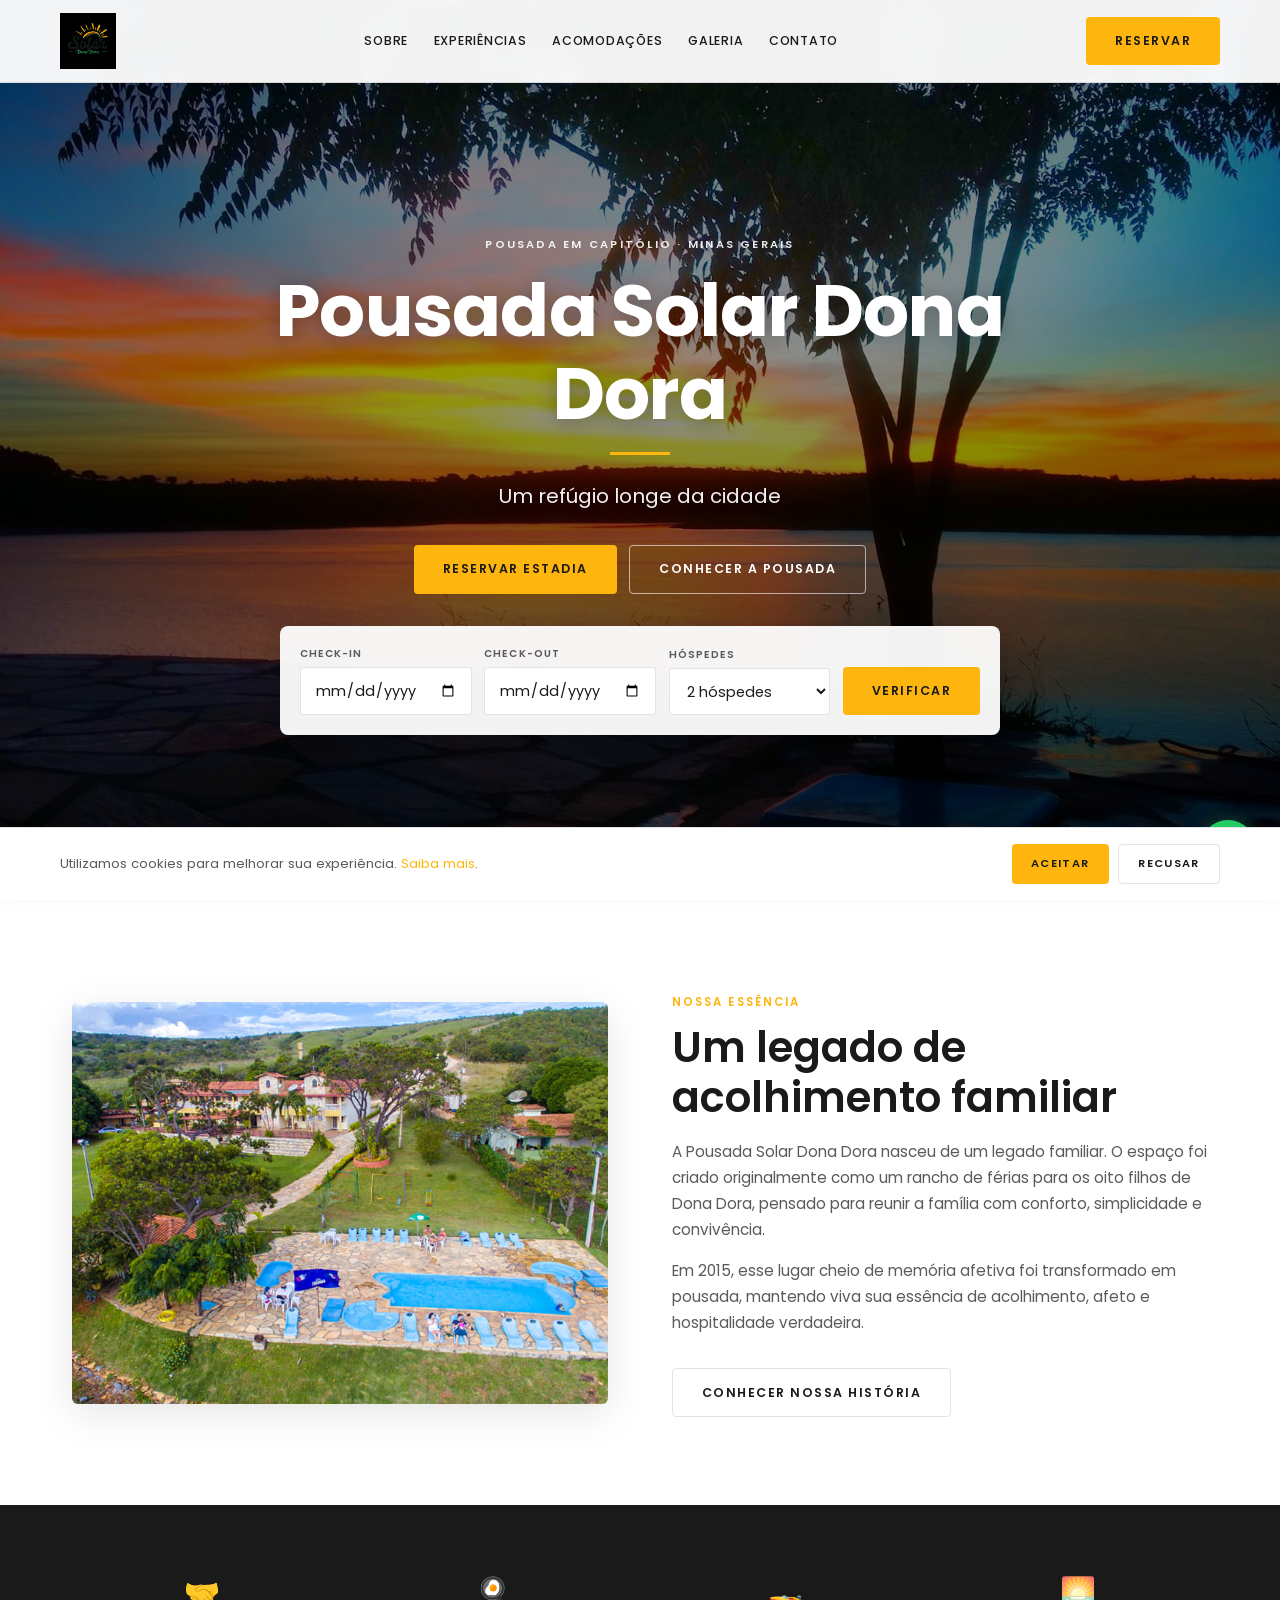
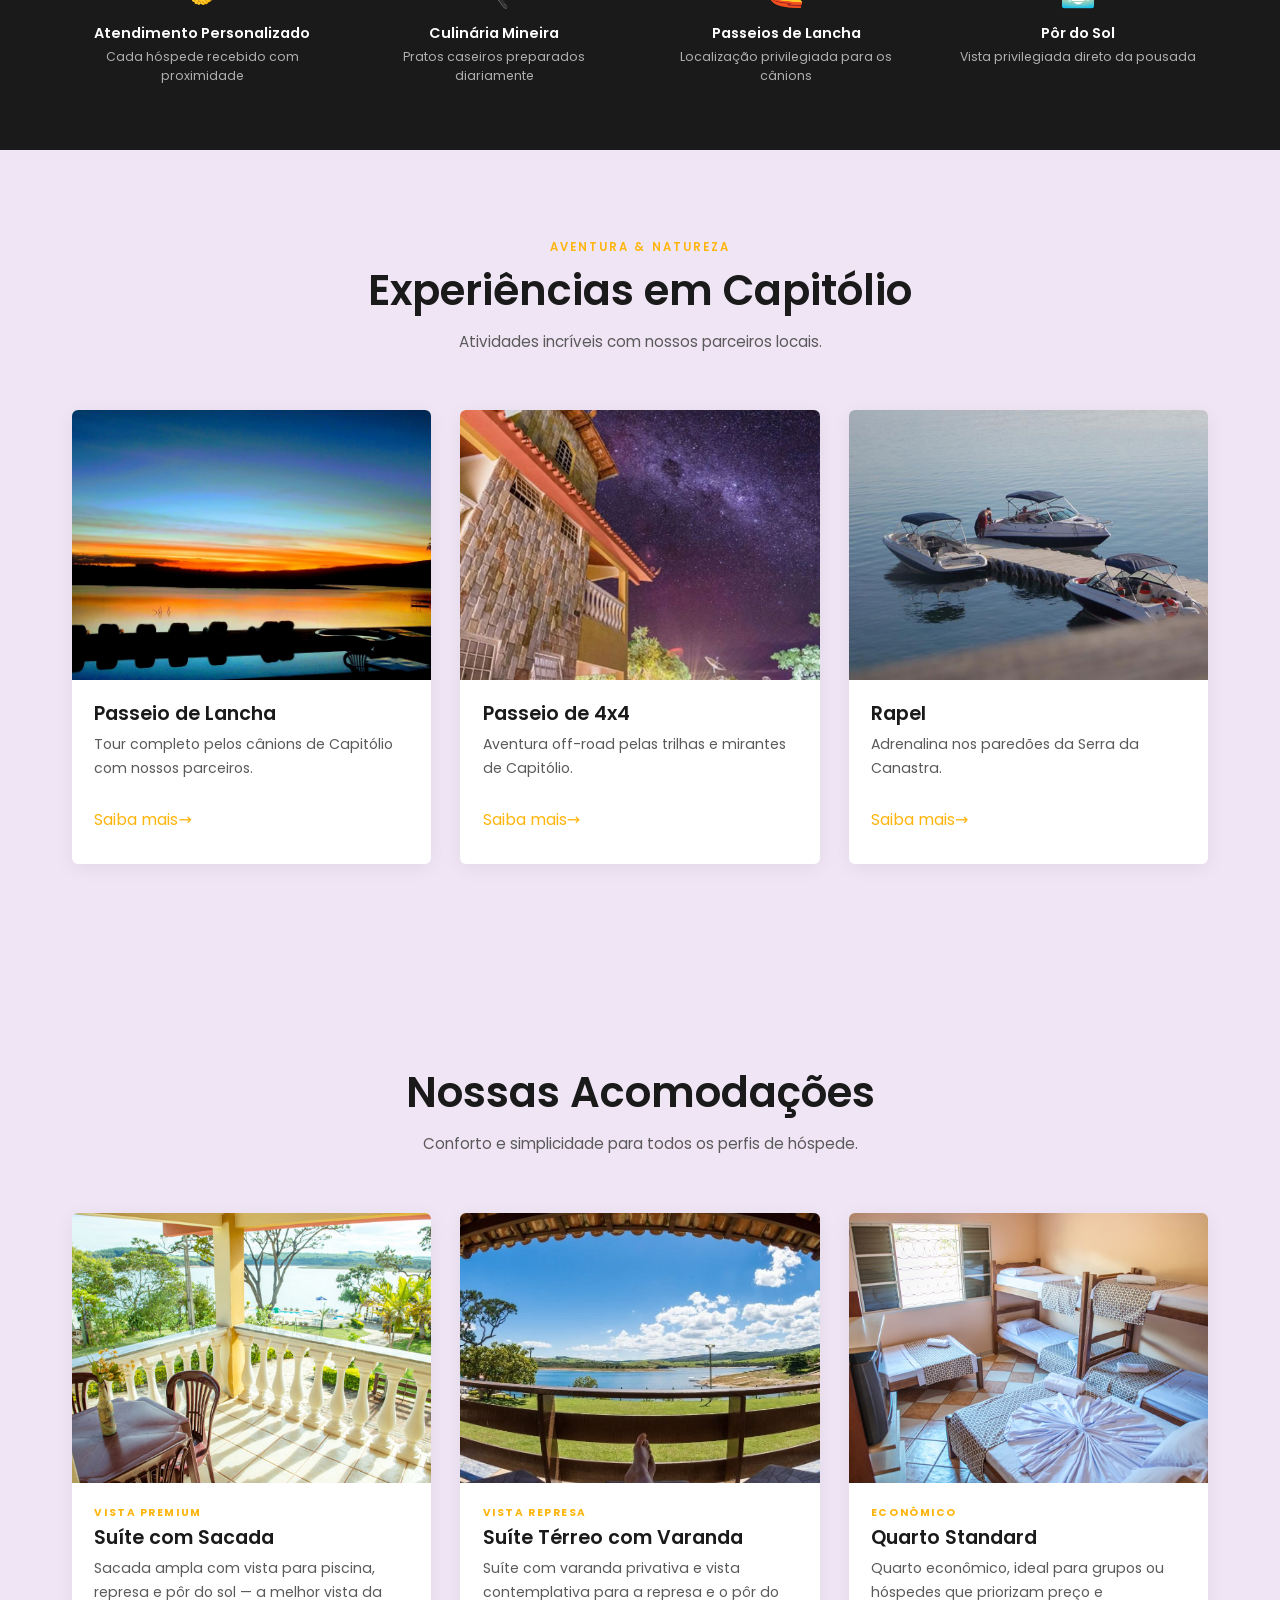
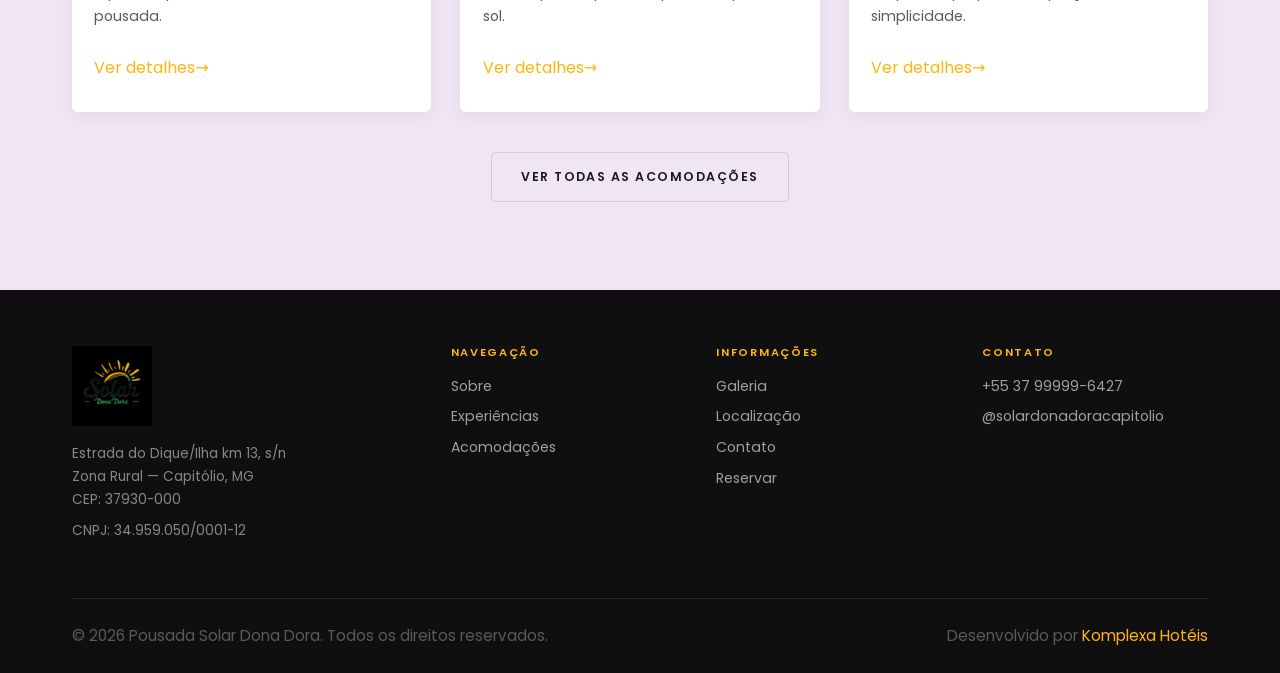
==== commit ed2f935f: "Reordenar Experiências acima de Acomodações e comprimir imagens - Experiências em Capitólio agora ap" ====
--- a/index.html
+++ b/index.html
@@ -82,8 +82,8 @@
     </a>
     <nav class="nav" aria-label="Menu principal">
       <a href="sobre/">Sobre</a>
+      <a href="experiencias/">Experiências</a>
       <a href="acomodacoes/">Acomodações</a>
-      <a href="experiencias/">Experiências</a>
       <a href="galeria/">Galeria</a>
       <a href="contato/">Contato</a>
     </nav>
@@ -95,8 +95,8 @@
 </header>
 <nav class="mobnav" id="mobnav" aria-label="Menu mobile">
   <a href="sobre/" onclick="closeMob()">Sobre</a>
+  <a href="experiencias/" onclick="closeMob()">Experiências</a>
   <a href="acomodacoes/" onclick="closeMob()">Acomodações</a>
-  <a href="experiencias/" onclick="closeMob()">Experiências</a>
   <a href="galeria/" onclick="closeMob()">Galeria</a>
   <a href="localizacao/" onclick="closeMob()">Localização</a>
   <a href="contato/" onclick="closeMob()">Contato</a>
@@ -175,6 +175,44 @@
   </div>
 </div>
 
+<!-- EXPERIÊNCIAS PREVIEW -->
+<section>
+  <div class="container">
+    <div class="sec-head">
+      <span class="overline reveal">Aventura & Natureza</span>
+      <h2 class="reveal">Experiências em Capitólio</h2>
+      <span class="divider reveal"></span>
+      <p class="reveal">Atividades incríveis com nossos parceiros locais.</p>
+    </div>
+    <div class="cards-g cols-3">
+      <article class="card reveal">
+        <div class="card-img"><img src="assets/img/experiencias/passeio-lancha.jpg" alt="Passeio de Lancha" loading="lazy" decoding="async"></div>
+        <div class="card-body">
+          <h3>Passeio de Lancha</h3>
+          <p>Tour completo pelos cânions de Capitólio com nossos parceiros.</p>
+          <a href="experiencias/" class="btn-text">Saiba mais</a>
+        </div>
+      </article>
+      <article class="card reveal">
+        <div class="card-img"><img src="assets/img/experiencias/passeio-4x4.jpg" alt="Passeio de 4x4" loading="lazy" decoding="async"></div>
+        <div class="card-body">
+          <h3>Passeio de 4x4</h3>
+          <p>Aventura off-road pelas trilhas e mirantes de Capitólio.</p>
+          <a href="experiencias/" class="btn-text">Saiba mais</a>
+        </div>
+      </article>
+      <article class="card reveal">
+        <div class="card-img"><img src="assets/img/experiencias/rapel.jpg" alt="Rapel" loading="lazy" decoding="async"></div>
+        <div class="card-body">
+          <h3>Rapel</h3>
+          <p>Adrenalina nos paredões da Serra da Canastra.</p>
+          <a href="experiencias/" class="btn-text">Saiba mais</a>
+        </div>
+      </article>
+    </div>
+  </div>
+</section>
+
 <!-- ACOMODAÇÕES PREVIEW -->
 <section>
   <div class="container">
@@ -219,44 +257,6 @@
   </div>
 </section>
 
-<!-- EXPERIÊNCIAS PREVIEW -->
-<section>
-  <div class="container">
-    <div class="sec-head">
-      <span class="overline reveal">Aventura & Natureza</span>
-      <h2 class="reveal">Experiências em Capitólio</h2>
-      <span class="divider reveal"></span>
-      <p class="reveal">Atividades incríveis com nossos parceiros locais.</p>
-    </div>
-    <div class="cards-g cols-3">
-      <article class="card reveal">
-        <div class="card-img"><img src="assets/img/experiencias/passeio-lancha.jpg" alt="Passeio de Lancha" loading="lazy" decoding="async"></div>
-        <div class="card-body">
-          <h3>Passeio de Lancha</h3>
-          <p>Tour completo pelos cânions de Capitólio com nossos parceiros.</p>
-          <a href="experiencias/" class="btn-text">Saiba mais</a>
-        </div>
-      </article>
-      <article class="card reveal">
-        <div class="card-img"><img src="assets/img/experiencias/passeio-4x4.jpg" alt="Passeio de 4x4" loading="lazy" decoding="async"></div>
-        <div class="card-body">
-          <h3>Passeio de 4x4</h3>
-          <p>Aventura off-road pelas trilhas e mirantes de Capitólio.</p>
-          <a href="experiencias/" class="btn-text">Saiba mais</a>
-        </div>
-      </article>
-      <article class="card reveal">
-        <div class="card-img"><img src="assets/img/experiencias/rapel.jpg" alt="Rapel" loading="lazy" decoding="async"></div>
-        <div class="card-body">
-          <h3>Rapel</h3>
-          <p>Adrenalina nos paredões da Serra da Canastra.</p>
-          <a href="experiencias/" class="btn-text">Saiba mais</a>
-        </div>
-      </article>
-    </div>
-  </div>
-</section>
-
 <footer class="footer">
   <div class="container">
     <div class="ft-grid">
@@ -268,8 +268,8 @@
       <div class="ft-col">
         <h4>Navegação</h4>
         <a href="sobre/">Sobre</a>
+        <a href="experiencias/">Experiências</a>
         <a href="acomodacoes/">Acomodações</a>
-        <a href="experiencias/">Experiências</a>
       </div>
       <div class="ft-col">
         <h4>Informações</h4>
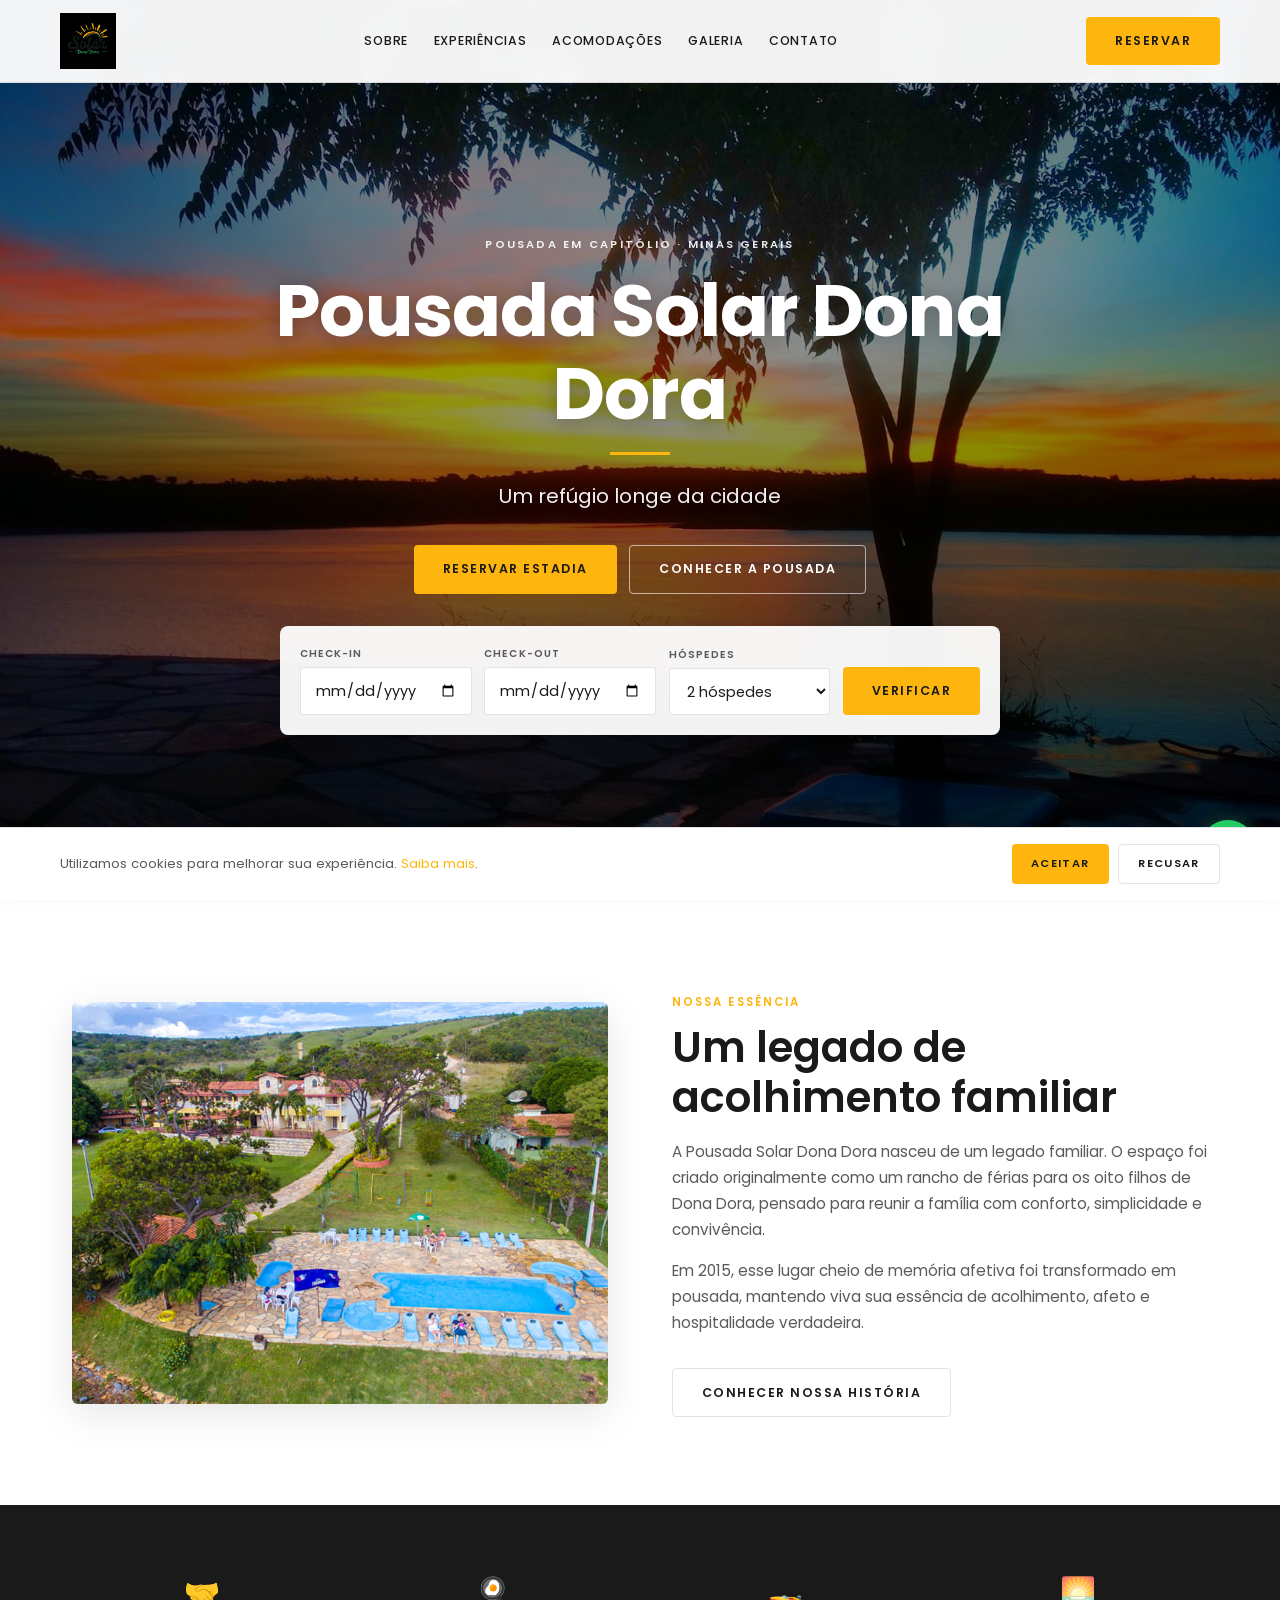
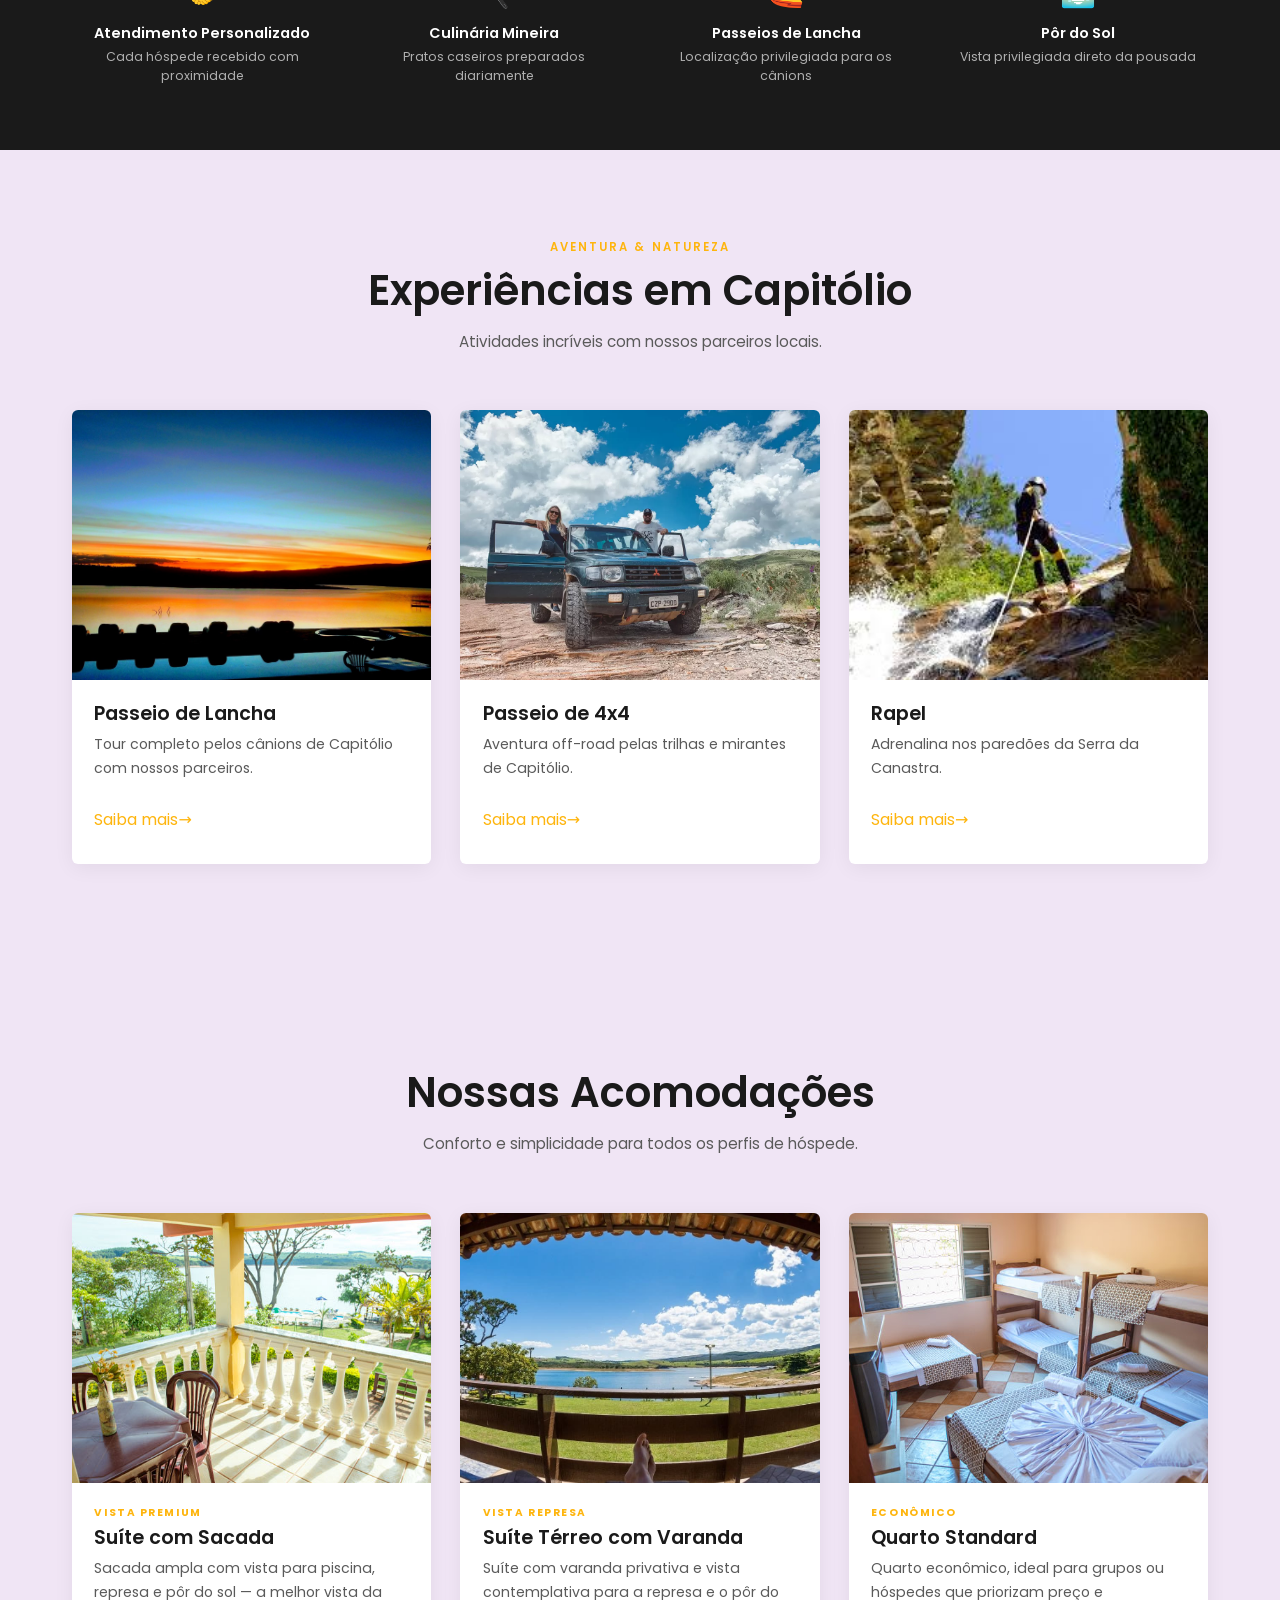
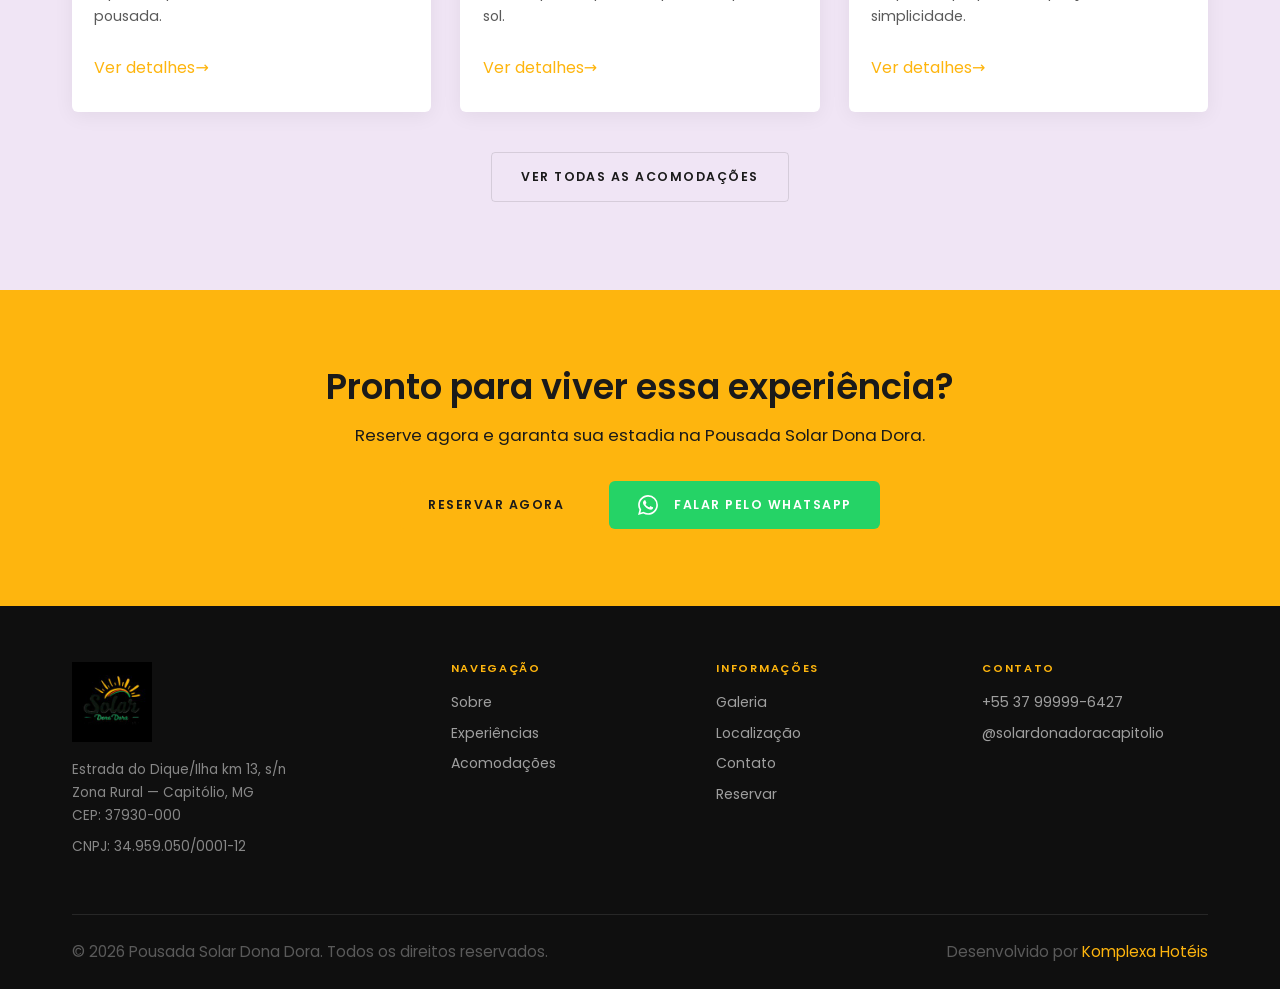
==== commit 3d24dadb: "Adicionar seção CTA final antes do footer na home Dobra com botões Reservar Agora e Falar pelo Whats" ====
--- a/index.html
+++ b/index.html
@@ -257,6 +257,21 @@
   </div>
 </section>
 
+<!-- CTA FINAL -->
+<section class="cta-final">
+  <div class="container" style="text-align:center">
+    <h2 class="reveal">Pronto para viver essa experiência?</h2>
+    <p class="reveal">Reserve agora e garanta sua estadia na Pousada Solar Dona Dora.</p>
+    <div class="cta-final-btns reveal">
+      <a href="https://pousadasolardonadora.com.br/" class="btn btn-primary" target="_blank" rel="noopener">Reservar Agora</a>
+      <a href="https://wa.me/5537999996427?text=Ol%C3%A1%2C%20gostaria%20de%20saber%20mais%20sobre%20a%20Pousada%20Solar%20Dona%20Dora." class="btn btn-wa" target="_blank" rel="noopener">
+        <svg width="20" height="20" viewBox="0 0 24 24" fill="currentColor" style="vertical-align:middle;margin-right:.5rem"><path d="M17.472 14.382c-.297-.149-1.758-.867-2.03-.967-.273-.099-.471-.148-.67.15-.197.297-.767.966-.94 1.164-.173.199-.347.223-.644.075-.297-.15-1.255-.463-2.39-1.475-.883-.788-1.48-1.761-1.653-2.059-.173-.297-.018-.458.13-.606.134-.133.298-.347.446-.52.149-.174.198-.298.298-.497.099-.198.05-.371-.025-.52-.075-.149-.669-1.612-.916-2.207-.242-.579-.487-.5-.669-.51-.173-.008-.371-.01-.57-.01-.198 0-.52.074-.792.372-.272.297-1.04 1.016-1.04 2.479 0 1.462 1.065 2.875 1.213 3.074.149.198 2.096 3.2 5.077 4.487.709.306 1.262.489 1.694.625.712.227 1.36.195 1.871.118.571-.085 1.758-.719 2.006-1.413.248-.694.248-1.289.173-1.413-.074-.124-.272-.198-.57-.347m-5.421 7.403h-.004a9.87 9.87 0 01-5.031-1.378l-.361-.214-3.741.982.998-3.648-.235-.374a9.86 9.86 0 01-1.51-5.26c.001-5.45 4.436-9.884 9.888-9.884 2.64 0 5.122 1.03 6.988 2.898a9.825 9.825 0 012.893 6.994c-.003 5.45-4.437 9.884-9.885 9.884m8.413-18.297A11.815 11.815 0 0012.05 0C5.495 0 .16 5.335.157 11.892c0 2.096.547 4.142 1.588 5.945L.057 24l6.305-1.654a11.882 11.882 0 005.683 1.448h.005c6.554 0 11.89-5.335 11.893-11.893a11.821 11.821 0 00-3.48-8.413z"/></svg>
+        Falar pelo WhatsApp
+      </a>
+    </div>
+  </div>
+</section>
+
 <footer class="footer">
   <div class="container">
     <div class="ft-grid">
--- a/assets/css/style.css
+++ b/assets/css/style.css
@@ -446,6 +446,14 @@
 .pkg-price strong { font-size: 2rem; font-weight: 700; color: var(--text); }
 .pkg-price em { font-style: normal; font-size: 0.85rem; color: var(--text-muted); }
 
+/* CTA FINAL */
+.cta-final { background: var(--accent); padding: clamp(3rem,6vw,5rem) 1rem; }
+.cta-final h2 { color: var(--btn-text); font-size: clamp(1.5rem,3vw,2.2rem); margin-bottom: .75rem; }
+.cta-final p { color: var(--btn-text); opacity: .85; font-size: 1.05rem; margin-bottom: 2rem; }
+.cta-final-btns { display: flex; gap: 1rem; justify-content: center; flex-wrap: wrap; }
+.btn-wa { display: inline-flex; align-items: center; background: #25D366; color: #fff; padding: .85rem 1.8rem; border-radius: 6px; font-weight: 600; text-decoration: none; transition: background .3s var(--ease); }
+.btn-wa:hover { background: #1EBE57; }
+
 /* FOOTER */
 .footer { background: #0F0F0F; color: rgba(255,255,255,0.7); padding: 3.5rem 0 0; }
 .ft-grid { display: grid; grid-template-columns: 1fr; gap: 2rem; }
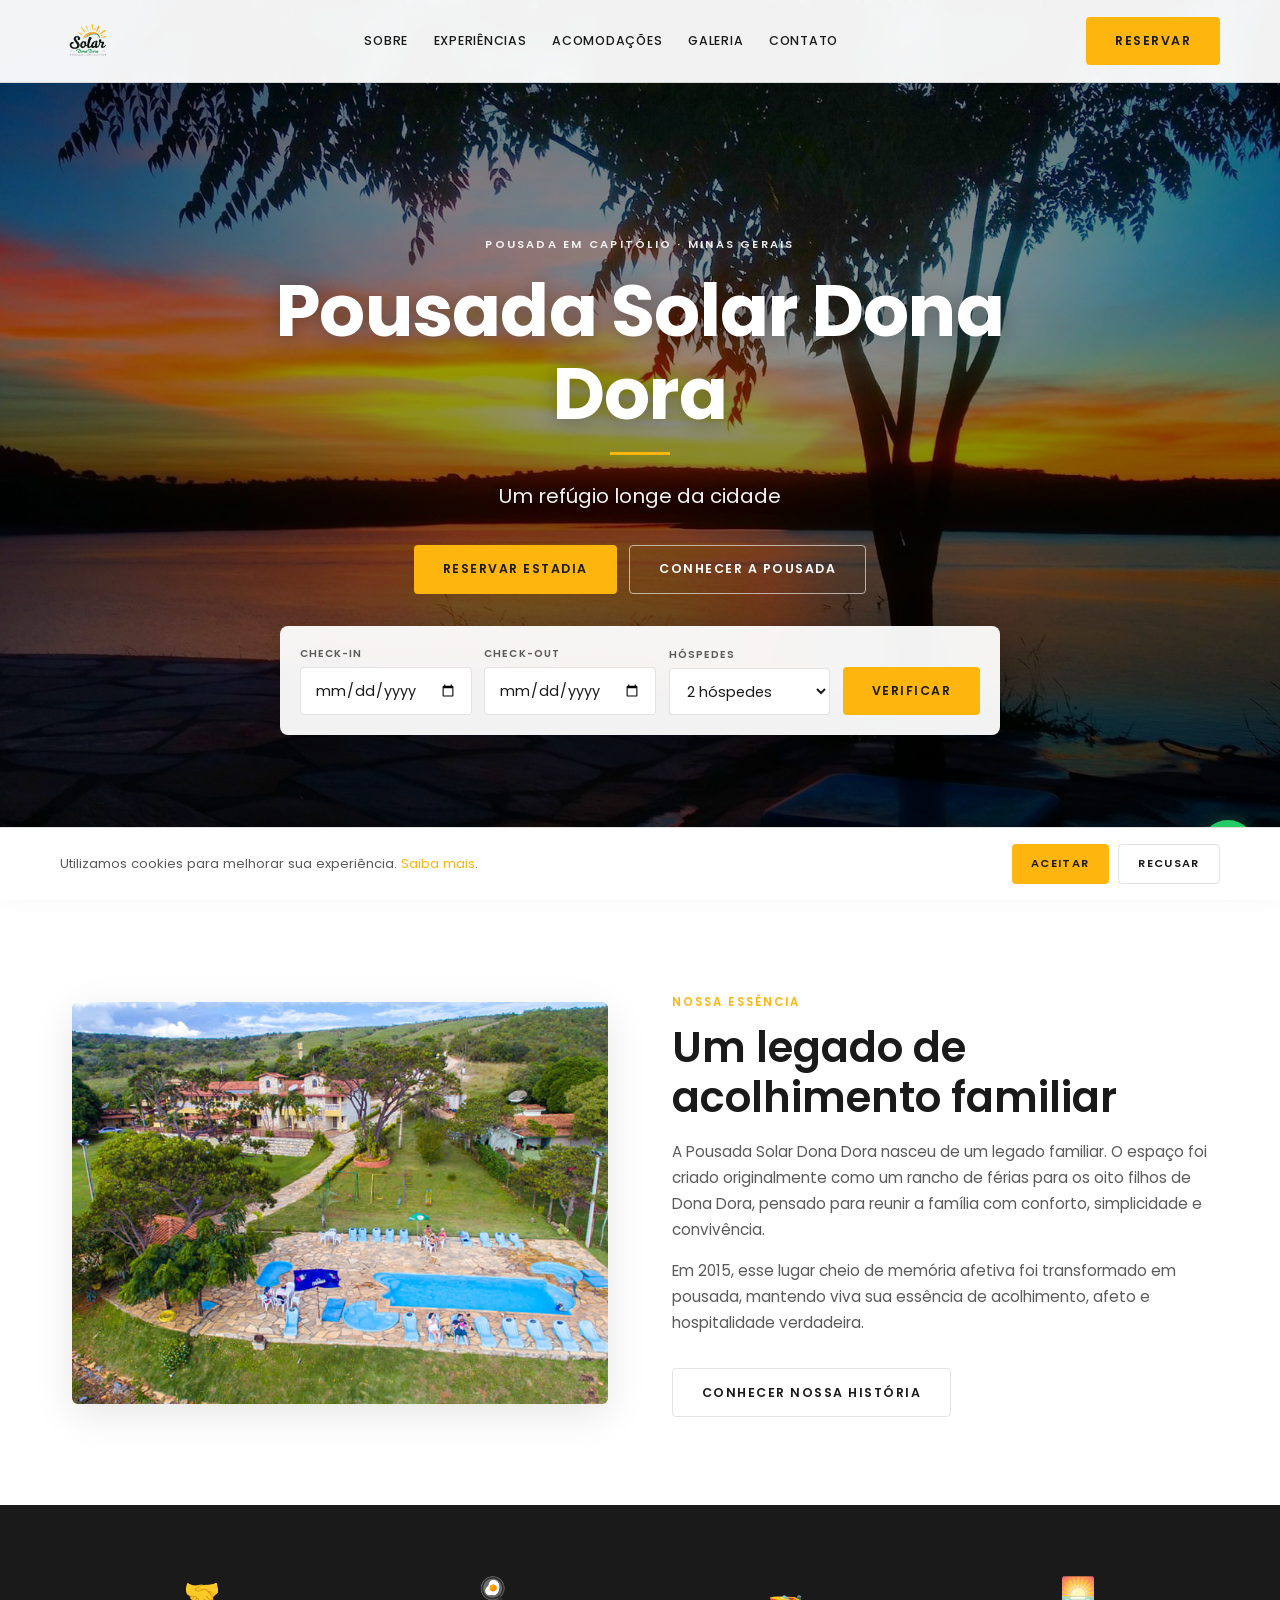
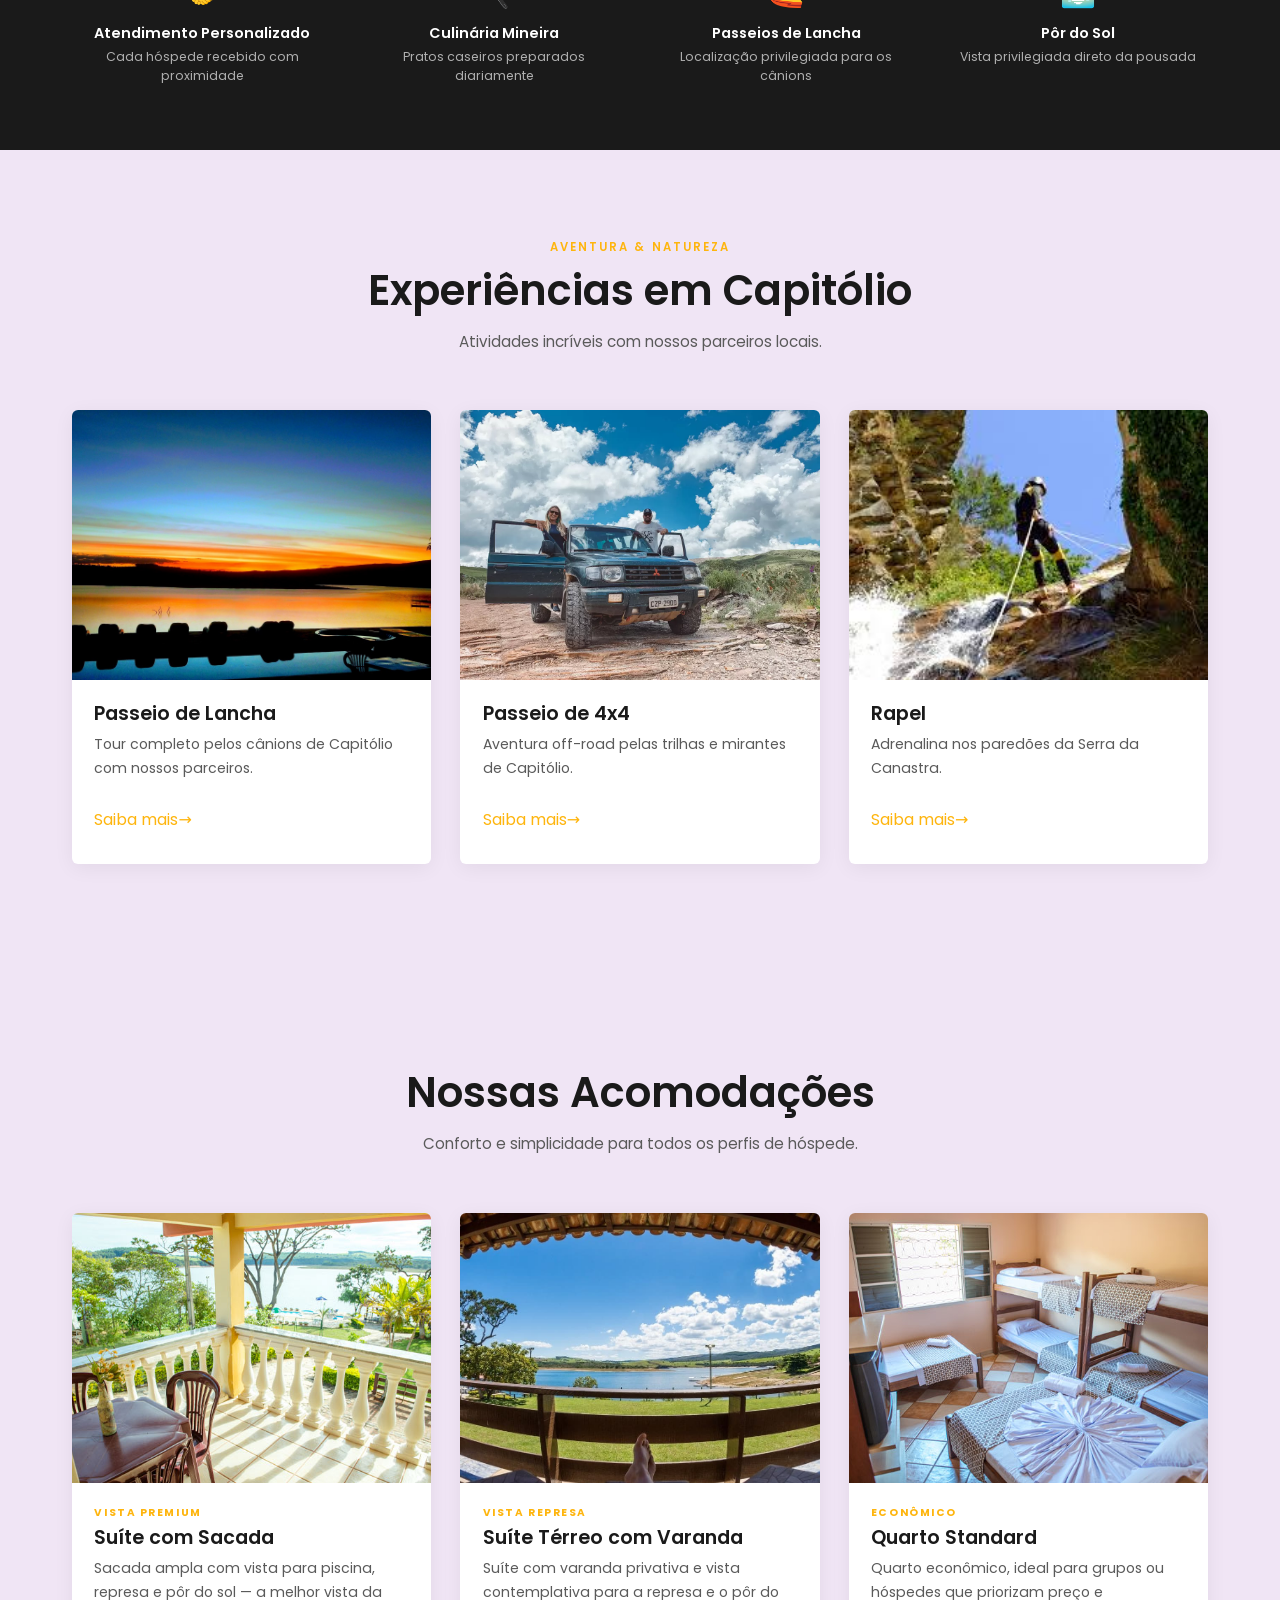
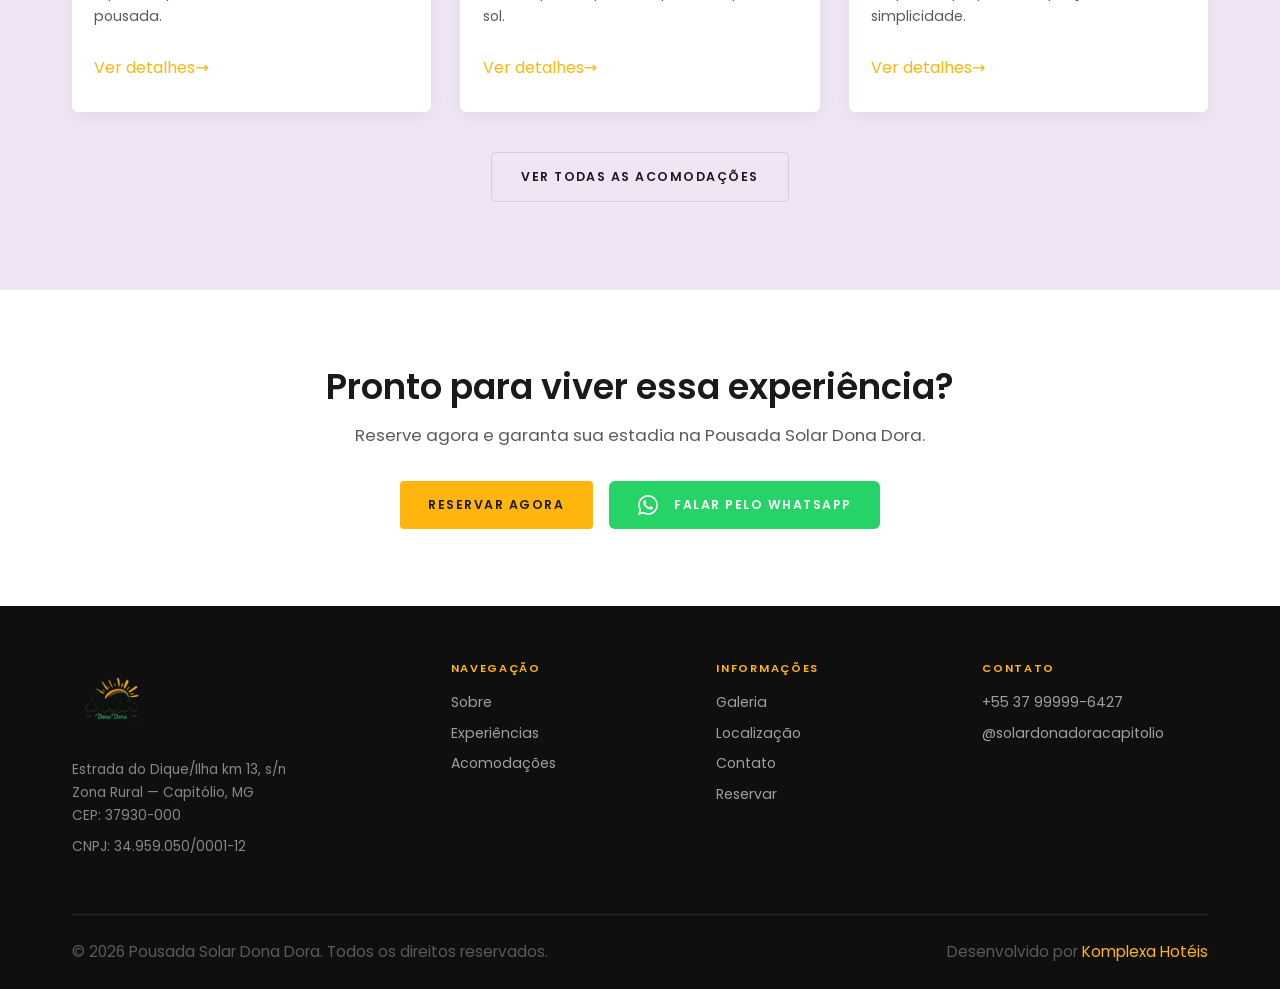
==== commit 06a98e5c: "Criar modal de reservas com motor Foco Multimidia - Todos os botoes Reservar agora abrem modal com c" ====
--- a/index.html
+++ b/index.html
@@ -87,7 +87,7 @@
       <a href="galeria/">Galeria</a>
       <a href="contato/">Contato</a>
     </nav>
-    <a href="https://pousadasolardonadora.com.br/" class="btn btn-primary hdr-cta" target="_blank" rel="noopener">Reservar</a>
+    <a href="#" class="btn btn-primary hdr-cta" onclick="openBooking();return false">Reservar</a>
     <button class="ham" id="ham" aria-label="Menu" aria-expanded="false">
       <span></span><span></span><span></span>
     </button>
@@ -100,7 +100,7 @@
   <a href="galeria/" onclick="closeMob()">Galeria</a>
   <a href="localizacao/" onclick="closeMob()">Localização</a>
   <a href="contato/" onclick="closeMob()">Contato</a>
-  <a href="https://pousadasolardonadora.com.br/" class="btn btn-primary" target="_blank" rel="noopener" onclick="closeMob()">Reservar Agora</a>
+  <a href="#" class="btn btn-primary" onclick="closeMob();openBooking();return false">Reservar Agora</a>
 </nav>
 
 <!-- HERO -->
@@ -115,7 +115,7 @@
     <span class="hero-divider"></span>
     <p class="hero-tagline">Um refúgio longe da cidade</p>
     <div class="hero-ctas">
-      <a href="https://pousadasolardonadora.com.br/" class="btn btn-primary" target="_blank" rel="noopener">Reservar Estadia</a>
+      <a href="#" class="btn btn-primary" onclick="openBooking();return false">Reservar Estadia</a>
       <a href="sobre/" class="btn btn-outline-light">Conhecer a Pousada</a>
     </div>
 
@@ -263,7 +263,7 @@
     <h2 class="reveal">Pronto para viver essa experiência?</h2>
     <p class="reveal">Reserve agora e garanta sua estadia na Pousada Solar Dona Dora.</p>
     <div class="cta-final-btns reveal">
-      <a href="https://pousadasolardonadora.com.br/" class="btn btn-primary" target="_blank" rel="noopener">Reservar Agora</a>
+      <a href="#" class="btn btn-primary" onclick="openBooking();return false">Reservar Agora</a>
       <a href="https://wa.me/5537999996427?text=Ol%C3%A1%2C%20gostaria%20de%20saber%20mais%20sobre%20a%20Pousada%20Solar%20Dona%20Dora." class="btn btn-wa" target="_blank" rel="noopener">
         <svg width="20" height="20" viewBox="0 0 24 24" fill="currentColor" style="vertical-align:middle;margin-right:.5rem"><path d="M17.472 14.382c-.297-.149-1.758-.867-2.03-.967-.273-.099-.471-.148-.67.15-.197.297-.767.966-.94 1.164-.173.199-.347.223-.644.075-.297-.15-1.255-.463-2.39-1.475-.883-.788-1.48-1.761-1.653-2.059-.173-.297-.018-.458.13-.606.134-.133.298-.347.446-.52.149-.174.198-.298.298-.497.099-.198.05-.371-.025-.52-.075-.149-.669-1.612-.916-2.207-.242-.579-.487-.5-.669-.51-.173-.008-.371-.01-.57-.01-.198 0-.52.074-.792.372-.272.297-1.04 1.016-1.04 2.479 0 1.462 1.065 2.875 1.213 3.074.149.198 2.096 3.2 5.077 4.487.709.306 1.262.489 1.694.625.712.227 1.36.195 1.871.118.571-.085 1.758-.719 2.006-1.413.248-.694.248-1.289.173-1.413-.074-.124-.272-.198-.57-.347m-5.421 7.403h-.004a9.87 9.87 0 01-5.031-1.378l-.361-.214-3.741.982.998-3.648-.235-.374a9.86 9.86 0 01-1.51-5.26c.001-5.45 4.436-9.884 9.888-9.884 2.64 0 5.122 1.03 6.988 2.898a9.825 9.825 0 012.893 6.994c-.003 5.45-4.437 9.884-9.885 9.884m8.413-18.297A11.815 11.815 0 0012.05 0C5.495 0 .16 5.335.157 11.892c0 2.096.547 4.142 1.588 5.945L.057 24l6.305-1.654a11.882 11.882 0 005.683 1.448h.005c6.554 0 11.89-5.335 11.893-11.893a11.821 11.821 0 00-3.48-8.413z"/></svg>
         Falar pelo WhatsApp
@@ -291,7 +291,7 @@
         <a href="galeria/">Galeria</a>
         <a href="localizacao/">Localização</a>
         <a href="contato/">Contato</a>
-        <a href="https://pousadasolardonadora.com.br/" target="_blank" rel="noopener">Reservar</a>
+        <a href="#" onclick="openBooking();return false">Reservar</a>
       </div>
       <div class="ft-col">
         <h4>Contato</h4>
@@ -306,37 +306,59 @@
   </div>
 </footer>
 <!-- WhatsApp -->
-<button class="wa-btn" onclick="openWAModal()" aria-label="Abrir WhatsApp"><svg width="26" height="26" viewBox="0 0 24 24" fill="white"><path d="M17.472 14.382c-.297-.149-1.758-.867-2.03-.967-.273-.099-.471-.148-.67.15-.197.297-.767.966-.94 1.164-.173.199-.347.223-.644.075-.297-.15-1.255-.463-2.39-1.475-.883-.788-1.48-1.761-1.653-2.059-.173-.297-.018-.458.13-.606.134-.133.298-.347.446-.52.149-.174.198-.298.298-.497.099-.198.05-.371-.025-.52-.075-.149-.669-1.612-.916-2.207-.242-.579-.487-.5-.669-.51-.173-.008-.371-.01-.57-.01-.198 0-.52.074-.792.372-.272.297-1.04 1.016-1.04 2.479 0 1.462 1.065 2.875 1.213 3.074.149.198 2.096 3.2 5.077 4.487.709.306 1.262.489 1.694.625.712.227 1.36.195 1.871.118.571-.085 1.758-.719 2.006-1.413.248-.694.248-1.289.173-1.413-.074-.124-.272-.198-.57-.347m-5.421 7.403h-.004a9.87 9.87 0 01-5.031-1.378l-.361-.214-3.741.982.998-3.648-.235-.374a9.86 9.86 0 01-1.51-5.26c.001-5.45 4.436-9.884 9.888-9.884 2.64 0 5.122 1.03 6.988 2.898a9.825 9.825 0 012.893 6.994c-.003 5.45-4.437 9.884-9.885 9.884m8.413-18.297A11.815 11.815 0 0012.05 0C5.495 0 .16 5.335.157 11.892c0 2.096.547 4.142 1.588 5.945L.057 24l6.305-1.654a11.882 11.882 0 005.683 1.448h.005c6.554 0 11.89-5.335 11.893-11.893a11.821 11.821 0 00-3.48-8.413z"/></svg></button>
-<div class="wa-modal" id="waModal" role="dialog" aria-modal="true">
-  <div class="wa-modal-box">
-    <button class="wa-modal-close" onclick="closeWAModal()" aria-label="Fechar">×</button>
-    <div class="wa-modal-header">
-      <div style="width:42px;height:42px;background:rgba(255,255,255,.25);border-radius:50%;display:flex;align-items:center;justify-content:center;flex-shrink:0"><svg width="22" height="22" viewBox="0 0 24 24" fill="white"><path d="M17.472 14.382c-.297-.149-1.758-.867-2.03-.967-.273-.099-.471-.148-.67.15-.197.297-.767.966-.94 1.164-.173.199-.347.223-.644.075-.297-.15-1.255-.463-2.39-1.475-.883-.788-1.48-1.761-1.653-2.059-.173-.297-.018-.458.13-.606.134-.133.298-.347.446-.52.149-.174.198-.298.298-.497.099-.198.05-.371-.025-.52-.075-.149-.669-1.612-.916-2.207-.242-.579-.487-.5-.669-.51-.173-.008-.371-.01-.57-.01-.198 0-.52.074-.792.372-.272.297-1.04 1.016-1.04 2.479 0 1.462 1.065 2.875 1.213 3.074.149.198 2.096 3.2 5.077 4.487.709.306 1.222.489 1.694.625.712.227 1.36.195 1.871.118.571-.085 1.758-.719 2.006-1.413.248-.694.248-1.289.173-1.413-.074-.124-.272-.198-.57-.347m-5.421 7.403h-.004a9.87 9.87 0 01-5.031-1.378l-.361-.214-3.741.982.998-3.648-.235-.374a9.86 9.86 0 01-1.51-5.22c.001-5.45 4.436-9.884 9.888-9.884 2.64 0 5.122 1.03 6.988 2.898a9.825 9.825 0 012.893 6.994c-.003 5.45-4.437 9.884-9.885 9.884m8.413-18.297A11.815 11.815 0 0012.05 0C5.495 0 .16 5.335.157 11.892c0 2.096.547 4.142 1.588 5.945L.057 24l6.305-1.654a11.882 11.882 0 005.683 1.448h.005c6.554 0 11.89-5.335 11.893-11.893a11.821 11.821 0 00-3.48-8.413z"/></svg></div>
-      <div><h4>Fale pelo WhatsApp</h4><p>Preencha para agilizar seu atendimento</p></div>
-    </div>
-    <form onsubmit="submitWAForm(event)" class="wa-form-body">
-      <div class="fg"><label>Nome *</label><input type="text" id="wa-nome" required></div>
-      <div class="fg"><label>E-mail *</label><input type="email" id="wa-email" required></div>
-      <div class="fg"><label>Telefone *</label><input type="tel" id="wa-tel" required></div>
-      <div class="form-row">
-        <div class="fg"><label>Check-in</label><input type="date" id="wa-in"></div>
-        <div class="fg"><label>Check-out</label><input type="date" id="wa-out"></div>
-      </div>
-      <button type="submit" class="wa-submit">Ir para o WhatsApp</button>
-    </form>
-  </div>
-</div>
-
-<!-- Popup Desconto -->
-<div class="dp" id="dp" role="dialog" aria-modal="true">
-  <div class="dp-box">
-    <button class="dp-close" onclick="closePopup()" aria-label="Fechar">×</button>
-    <span class="overline">Oferta Exclusiva</span>
-    <h3>Ganhe <span class="accent">10% de desconto</span></h3>
-    <p>Reserve diretamente no site e aproveite seu benefício exclusivo.</p>
-    <form onsubmit="submitPopup(event)">
-      <input type="email" id="popup-email" placeholder="Seu melhor e-mail" required>
-      <button type="submit" class="btn btn-primary">Eu Quero!</button>
+<a class="wa-btn" href="https://wa.me/5537999996427?text=Ol%C3%A1%2C%20gostaria%20de%20saber%20mais%20sobre%20a%20Pousada%20Solar%20Dona%20Dora." target="_blank" rel="noopener" aria-label="Falar pelo WhatsApp"><svg width="26" height="26" viewBox="0 0 24 24" fill="white"><path d="M17.472 14.382c-.297-.149-1.758-.867-2.03-.967-.273-.099-.471-.148-.67.15-.197.297-.767.966-.94 1.164-.173.199-.347.223-.644.075-.297-.15-1.255-.463-2.39-1.475-.883-.788-1.48-1.761-1.653-2.059-.173-.297-.018-.458.13-.606.134-.133.298-.347.446-.52.149-.174.198-.298.298-.497.099-.198.05-.371-.025-.52-.075-.149-.669-1.612-.916-2.207-.242-.579-.487-.5-.669-.51-.173-.008-.371-.01-.57-.01-.198 0-.52.074-.792.372-.272.297-1.04 1.016-1.04 2.479 0 1.462 1.065 2.875 1.213 3.074.149.198 2.096 3.2 5.077 4.487.709.306 1.262.489 1.694.625.712.227 1.36.195 1.871.118.571-.085 1.758-.719 2.006-1.413.248-.694.248-1.289.173-1.413-.074-.124-.272-.198-.57-.347m-5.421 7.403h-.004a9.87 9.87 0 01-5.031-1.378l-.361-.214-3.741.982.998-3.648-.235-.374a9.86 9.86 0 01-1.51-5.26c.001-5.45 4.436-9.884 9.888-9.884 2.64 0 5.122 1.03 6.988 2.898a9.825 9.825 0 012.893 6.994c-.003 5.45-4.437 9.884-9.885 9.884m8.413-18.297A11.815 11.815 0 0012.05 0C5.495 0 .16 5.335.157 11.892c0 2.096.547 4.142 1.588 5.945L.057 24l6.305-1.654a11.882 11.882 0 005.683 1.448h.005c6.554 0 11.89-5.335 11.893-11.893a11.821 11.821 0 00-3.48-8.413z"/></svg></a>
+
+<!-- Modal Reservas -->
+<div class="bk-modal" id="bkModal" role="dialog" aria-modal="true">
+  <div class="bk-modal-box">
+    <button class="bk-close" onclick="closeBooking()" aria-label="Fechar">&times;</button>
+    <div class="bk-header">
+      <img src="assets/img/brand/logo.png" alt="Solar Dona Dora" width="48" height="48">
+      <div>
+        <h3>Reserve sua Estadia</h3>
+        <p>Preencha os dados e consulte disponibilidade</p>
+      </div>
+    </div>
+    <form onsubmit="submitBooking(event)" class="bk-form">
+      <div class="bk-row">
+        <div class="fg">
+          <label>Check-in *</label>
+          <input type="date" id="bk-checkin" required>
+        </div>
+        <div class="fg">
+          <label>Check-out *</label>
+          <input type="date" id="bk-checkout" required>
+        </div>
+      </div>
+      <div class="bk-row">
+        <div class="fg">
+          <label>Adultos *</label>
+          <select id="bk-adults">
+            <option value="1">1 adulto</option>
+            <option value="2" selected>2 adultos</option>
+            <option value="3">3 adultos</option>
+            <option value="4">4 adultos</option>
+            <option value="5">5 adultos</option>
+          </select>
+        </div>
+        <div class="fg">
+          <label>Criancas</label>
+          <select id="bk-children" onchange="updateChildAges()">
+            <option value="0" selected>Nenhuma</option>
+            <option value="1">1 crianca</option>
+            <option value="2">2 criancas</option>
+            <option value="3">3 criancas</option>
+          </select>
+        </div>
+      </div>
+      <div class="bk-child-ages" id="bkChildAges"></div>
+      <button type="submit" class="btn btn-primary bk-submit">Verificar Disponibilidade</button>
+      <p class="bk-alt">Prefere falar com a gente?
+        <a href="https://wa.me/5537999996427?text=Ol%C3%A1%2C%20gostaria%20de%20fazer%20uma%20reserva%20na%20Pousada%20Solar%20Dona%20Dora." target="_blank" rel="noopener" class="bk-wa-link">
+          <svg width="16" height="16" viewBox="0 0 24 24" fill="currentColor" style="vertical-align:middle;margin-right:4px"><path d="M17.472 14.382c-.297-.149-1.758-.867-2.03-.967-.273-.099-.471-.148-.67.15-.197.297-.767.966-.94 1.164-.173.199-.347.223-.644.075-.297-.15-1.255-.463-2.39-1.475-.883-.788-1.48-1.761-1.653-2.059-.173-.297-.018-.458.13-.606.134-.133.298-.347.446-.52.149-.174.198-.298.298-.497.099-.198.05-.371-.025-.52-.075-.149-.669-1.612-.916-2.207-.242-.579-.487-.5-.669-.51-.173-.008-.371-.01-.57-.01-.198 0-.52.074-.792.372-.272.297-1.04 1.016-1.04 2.479 0 1.462 1.065 2.875 1.213 3.074.149.198 2.096 3.2 5.077 4.487.709.306 1.262.489 1.694.625.712.227 1.36.195 1.871.118.571-.085 1.758-.719 2.006-1.413.248-.694.248-1.289.173-1.413-.074-.124-.272-.198-.57-.347m-5.421 7.403h-.004a9.87 9.87 0 01-5.031-1.378l-.361-.214-3.741.982.998-3.648-.235-.374a9.86 9.86 0 01-1.51-5.26c.001-5.45 4.436-9.884 9.888-9.884 2.64 0 5.122 1.03 6.988 2.898a9.825 9.825 0 012.893 6.994c-.003 5.45-4.437 9.884-9.885 9.884m8.413-18.297A11.815 11.815 0 0012.05 0C5.495 0 .16 5.335.157 11.892c0 2.096.547 4.142 1.588 5.945L.057 24l6.305-1.654a11.882 11.882 0 005.683 1.448h.005c6.554 0 11.89-5.335 11.893-11.893a11.821 11.821 0 00-3.48-8.413z"/></svg>
+          Fale pelo WhatsApp
+        </a>
+      </p>
     </form>
   </div>
 </div>
--- a/assets/css/style.css
+++ b/assets/css/style.css
@@ -447,9 +447,9 @@
 .pkg-price em { font-style: normal; font-size: 0.85rem; color: var(--text-muted); }
 
 /* CTA FINAL */
-.cta-final { background: var(--accent); padding: clamp(3rem,6vw,5rem) 1rem; }
-.cta-final h2 { color: var(--btn-text); font-size: clamp(1.5rem,3vw,2.2rem); margin-bottom: .75rem; }
-.cta-final p { color: var(--btn-text); opacity: .85; font-size: 1.05rem; margin-bottom: 2rem; }
+.cta-final { background: var(--surface); padding: clamp(3rem,6vw,5rem) 1rem; }
+.cta-final h2 { color: var(--text); font-size: clamp(1.5rem,3vw,2.2rem); margin-bottom: .75rem; }
+.cta-final p { color: var(--text-muted); font-size: 1.05rem; margin-bottom: 2rem; }
 .cta-final-btns { display: flex; gap: 1rem; justify-content: center; flex-wrap: wrap; }
 .btn-wa { display: inline-flex; align-items: center; background: #25D366; color: #fff; padding: .85rem 1.8rem; border-radius: 6px; font-weight: 600; text-decoration: none; transition: background .3s var(--ease); }
 .btn-wa:hover { background: #1EBE57; }
@@ -483,33 +483,60 @@
   box-shadow: 0 4px 20px rgba(37,211,102,0.4);
   border: none; transition: transform 0.2s;
 }
-.wa-btn:hover { transform: scale(1.1); }
-.wa-modal {
+.wa-btn:hover { transform: scale(1.1); cursor: pointer; }
+
+/* BOOKING MODAL */
+.bk-modal {
   position: fixed; inset: 0; z-index: 9500;
-  background: rgba(0,0,0,0.6);
-  display: flex; align-items: center; justify-content: center;
-  opacity: 0; visibility: hidden; transition: all 0.3s;
+  background: rgba(0,0,0,0.55);
+  display: flex; align-items: center; justify-content: center;
+  opacity: 0; visibility: hidden; transition: all 0.3s var(--ease);
   padding: 1rem;
 }
-.wa-modal.open { opacity: 1; visibility: visible; }
-.wa-modal-box { background: var(--bg); max-width: 440px; width: 100%; border-radius: 8px; overflow: hidden; position: relative; }
-.wa-modal-close { position: absolute; top: 0.8rem; right: 0.8rem; background: rgba(255,255,255,0.3); border: none; color: #fff; width: 32px; height: 32px; border-radius: 50%; font-size: 1.2rem; z-index: 2; }
-.wa-modal-header { background: #25D366; padding: 1.4rem; display: flex; gap: 0.9rem; align-items: center; }
-.wa-modal-header h4 { color: #fff; font-size: 1.05rem; margin-bottom: 0.2rem; }
-.wa-modal-header p { color: rgba(255,255,255,0.85); font-size: 0.78rem; margin: 0; }
-.wa-form-body { padding: 1.4rem; }
-.wa-submit { width: 100%; background: #25D366; color: #fff; border: none; padding: 0.9rem; font-size: 0.78rem; font-weight: 600; letter-spacing: 0.1em; text-transform: uppercase; cursor: pointer; border-radius: 4px; min-height: 48px; margin-top: 1rem; }
-
-/* POPUP */
-.dp { position: fixed; inset: 0; z-index: 9800; background: rgba(0,0,0,0.6); display: flex; align-items: center; justify-content: center; opacity: 0; visibility: hidden; transition: all 0.3s; padding: 1rem; }
-.dp.open { opacity: 1; visibility: visible; }
-.dp-box { background: var(--surface); max-width: 460px; width: 100%; border-radius: 8px; overflow: hidden; position: relative; padding: 2rem; text-align: center; }
-.dp-close { position: absolute; top: 0.6rem; right: 0.6rem; background: var(--surface-light); border: none; width: 32px; height: 32px; border-radius: 50%; cursor: pointer; font-size: 1.2rem; }
-.dp-box h3 { font-size: 1.4rem; margin: 0.6rem 0 0.8rem; }
-.dp-box .accent { color: var(--accent); }
-.dp-box p { font-size: 0.88rem; margin-bottom: 1.3rem; }
-.dp-box input { width: 100%; padding: 0.85rem; border: 1px solid var(--border); border-radius: 4px; font-size: 0.92rem; margin-bottom: 0.8rem; min-height: 44px; }
-.dp-box .btn { width: 100%; }
+.bk-modal.open { opacity: 1; visibility: visible; }
+.bk-modal-box {
+  background: var(--surface); max-width: 480px; width: 100%;
+  border-radius: 12px; overflow: hidden; position: relative;
+  box-shadow: var(--shadow-lg);
+  animation: bkSlideUp 0.35s var(--ease);
+}
+@keyframes bkSlideUp {
+  from { opacity: 0; transform: translateY(24px); }
+  to { opacity: 1; transform: translateY(0); }
+}
+.bk-close {
+  position: absolute; top: 1rem; right: 1rem;
+  background: var(--surface-light); border: none;
+  width: 36px; height: 36px; border-radius: 50%;
+  font-size: 1.4rem; cursor: pointer; z-index: 2;
+  display: flex; align-items: center; justify-content: center;
+  transition: background 0.2s;
+}
+.bk-close:hover { background: var(--border); }
+.bk-header {
+  padding: 1.5rem 1.8rem 0;
+  display: flex; gap: 1rem; align-items: center;
+}
+.bk-header img { border-radius: 8px; }
+.bk-header h3 { font-size: 1.15rem; margin-bottom: 0.15rem; color: var(--text); }
+.bk-header p { font-size: 0.82rem; color: var(--text-muted); margin: 0; }
+.bk-form { padding: 1.5rem 1.8rem 1.8rem; }
+.bk-row { display: grid; grid-template-columns: 1fr 1fr; gap: 0.8rem; margin-bottom: 0.8rem; }
+.bk-form .fg { display: flex; flex-direction: column; gap: 0.3rem; }
+.bk-form label { font-size: 0.75rem; font-weight: 600; text-transform: uppercase; letter-spacing: 0.06em; color: var(--text-muted); }
+.bk-form input, .bk-form select {
+  padding: 0.7rem 0.8rem; border: 1px solid var(--border); border-radius: 6px;
+  font-size: 0.92rem; font-family: var(--font-body);
+  background: var(--bg); min-height: 44px; transition: border-color 0.2s;
+}
+.bk-form input:focus, .bk-form select:focus { border-color: var(--accent); outline: none; }
+.bk-child-ages { display: grid; grid-template-columns: repeat(auto-fill, minmax(100px, 1fr)); gap: 0.8rem; margin-bottom: 0.8rem; }
+.bk-child-ages .fg { display: flex; flex-direction: column; gap: 0.3rem; }
+.bk-child-ages select { padding: 0.7rem 0.8rem; border: 1px solid var(--border); border-radius: 6px; font-size: 0.92rem; font-family: var(--font-body); background: var(--bg); min-height: 44px; }
+.bk-submit { width: 100%; margin-top: 0.5rem; font-size: 0.9rem; padding: 0.9rem; }
+.bk-alt { text-align: center; font-size: 0.82rem; color: var(--text-muted); margin-top: 1rem; }
+.bk-wa-link { color: #25D366; font-weight: 600; text-decoration: none; }
+.bk-wa-link:hover { text-decoration: underline; }
 
 /* COOKIE BANNER */
 .ck { position: fixed; bottom: 0; left: 0; right: 0; z-index: 95; background: var(--surface); border-top: 1px solid var(--border); padding: 1rem 0; box-shadow: 0 -4px 20px rgba(0,0,0,0.06); }
@@ -540,5 +567,5 @@
 
 /* PRINT */
 @media print {
-  .hdr, .wa-btn, .dp, .ck, .footer { display: none !important; }
-}
+  .hdr, .wa-btn, .bk-modal, .ck, .footer { display: none !important; }
+}
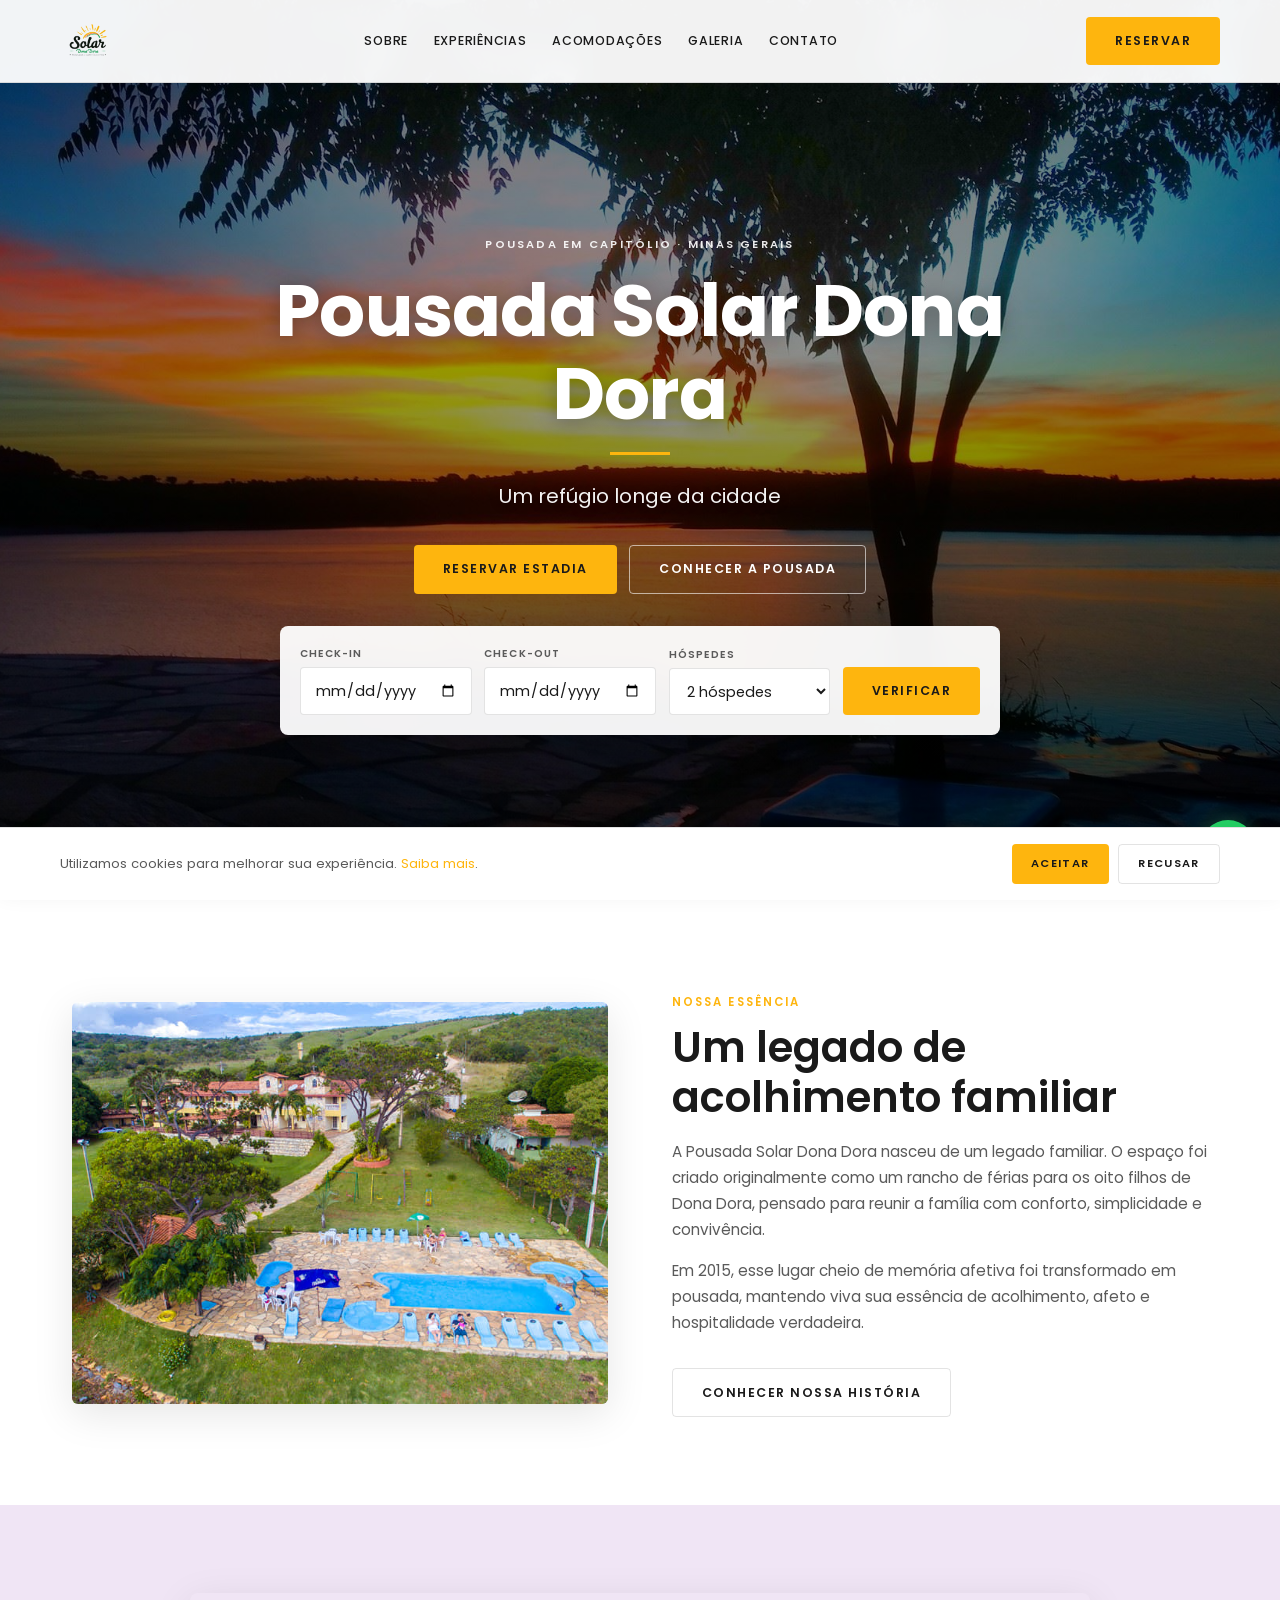
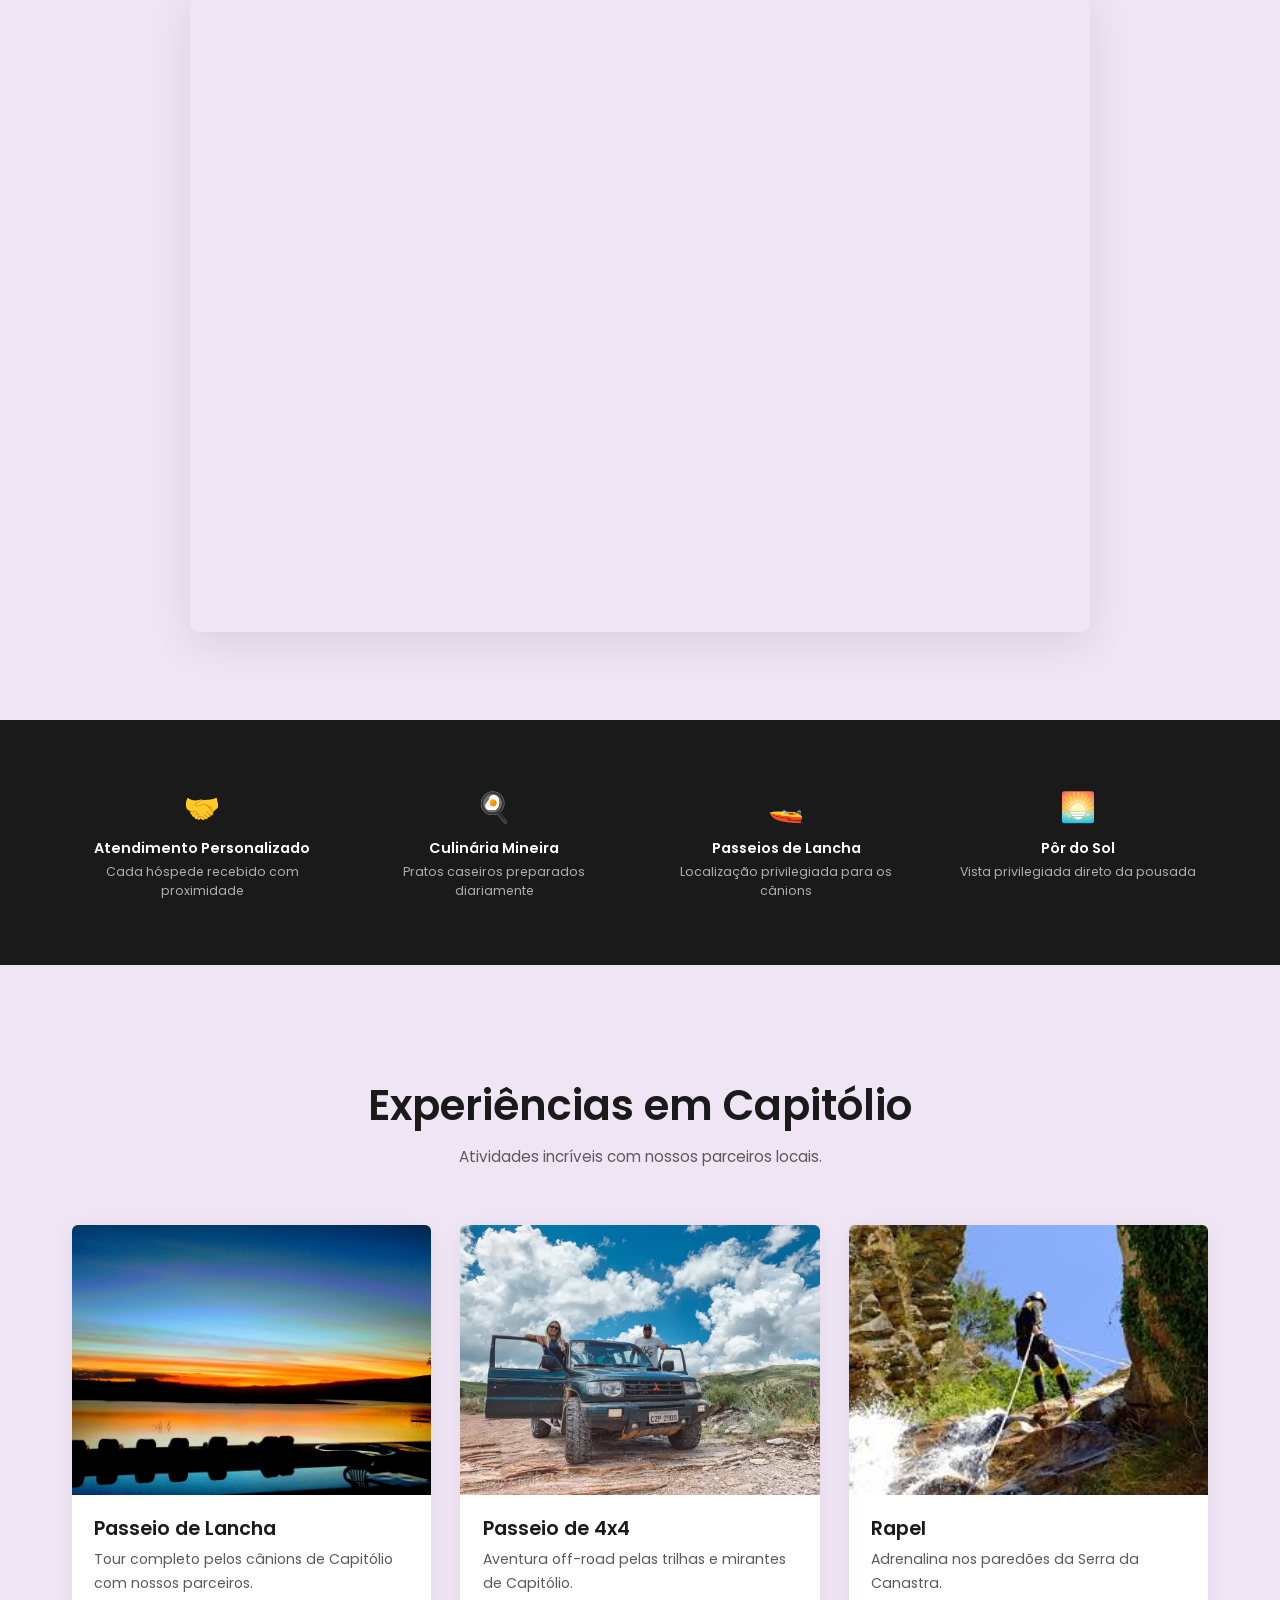
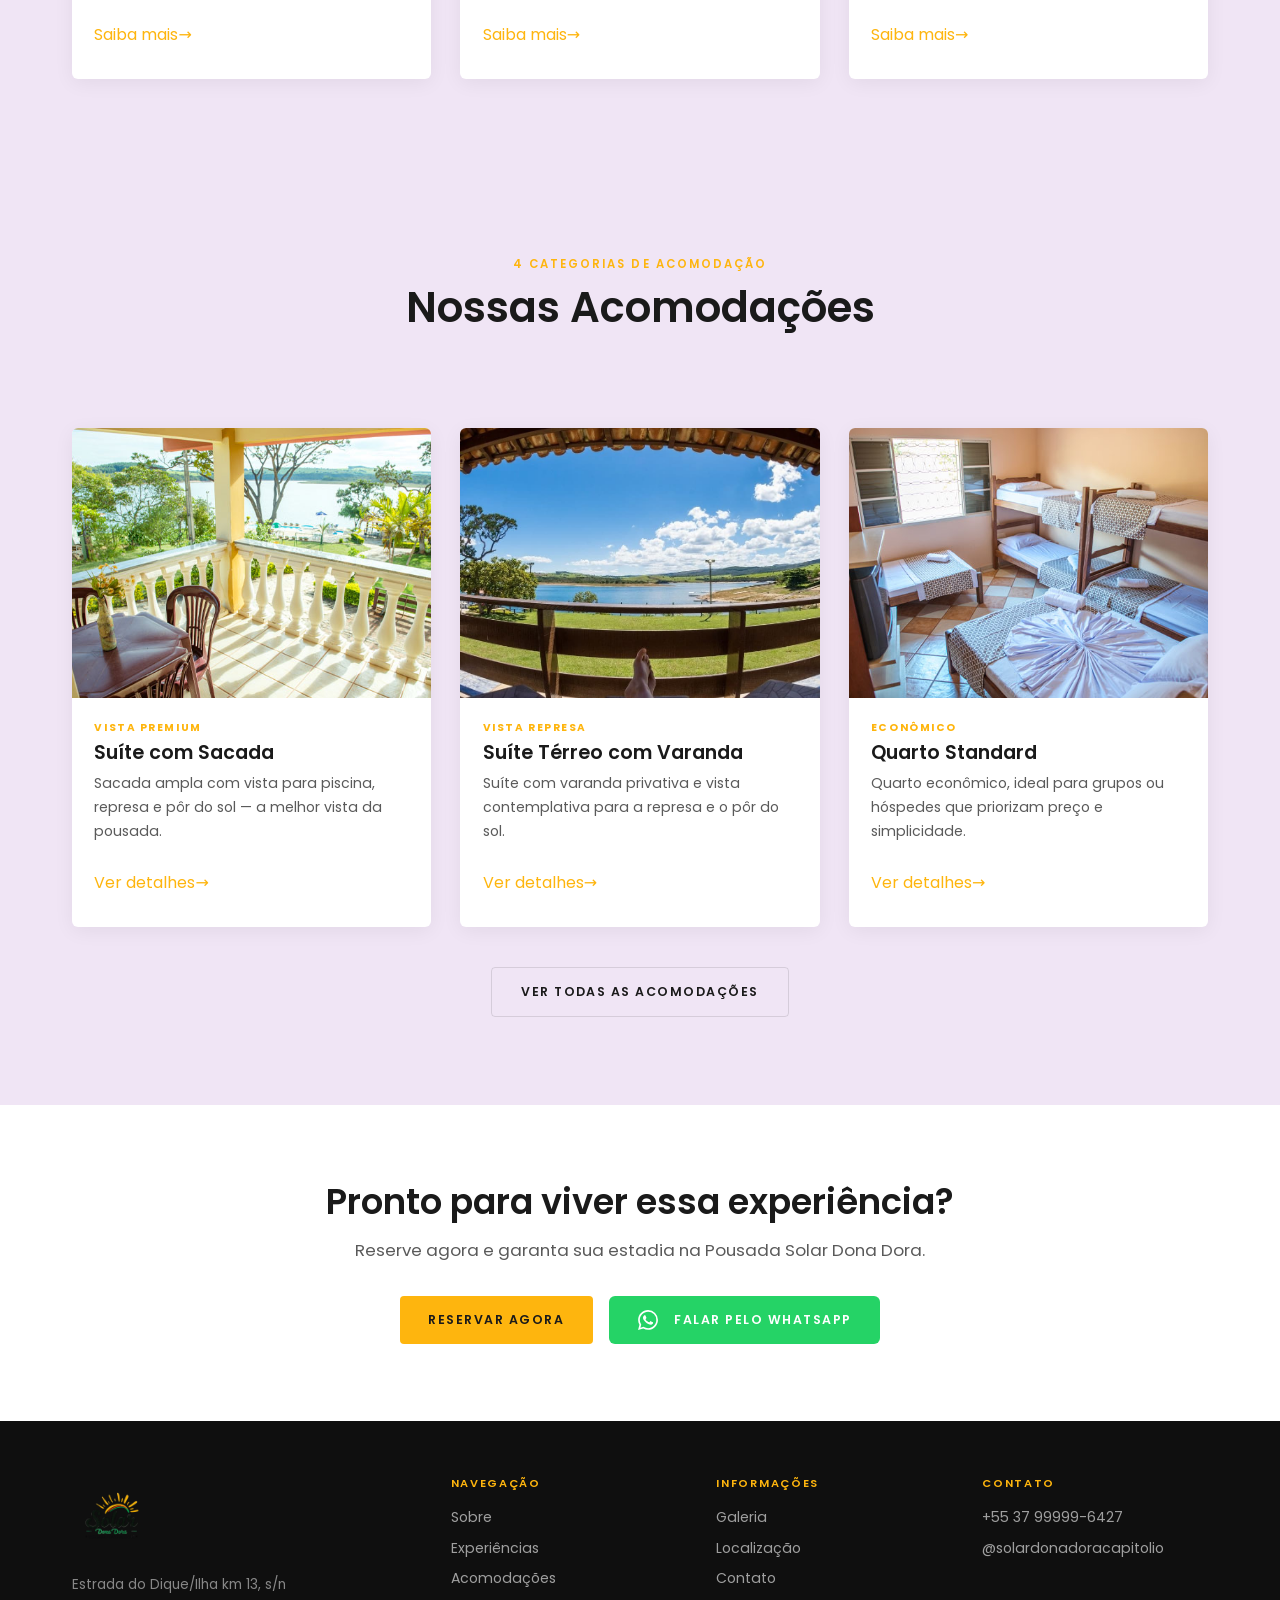
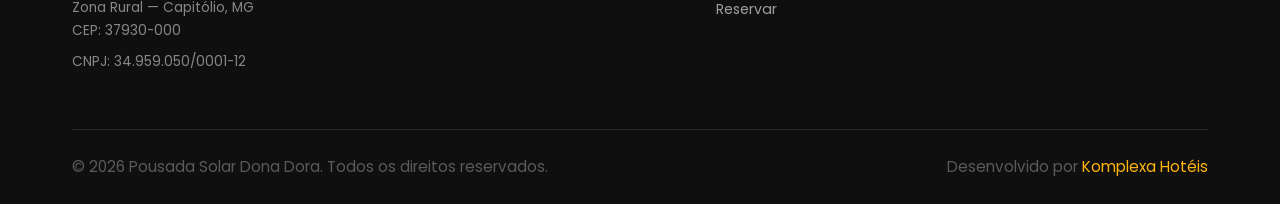
==== commit 40204d3d: "Adicionar video do YouTube na home abaixo da secao Sobre Video incorporado responsivo (16:9) com laz" ====
--- a/index.html
+++ b/index.html
@@ -163,6 +163,15 @@
   </div>
 </section>
 
+<!-- VIDEO -->
+<section>
+  <div class="container" style="text-align:center">
+    <div class="video-wrap reveal">
+      <iframe src="https://www.youtube.com/embed/G81UTG9tgYU" title="Pousada Solar Dona Dora — Capitólio, MG" frameborder="0" allow="accelerometer; autoplay; clipboard-write; encrypted-media; gyroscope; picture-in-picture" allowfullscreen loading="lazy"></iframe>
+    </div>
+  </div>
+</section>
+
 <!-- HIGHLIGHTS STRIP -->
 <div class="strip">
   <div class="container">
--- a/assets/css/style.css
+++ b/assets/css/style.css
@@ -275,6 +275,8 @@
 }
 @media (min-width: 900px) {
   .ab-grid { grid-template-columns: 1fr 1fr; gap: 4rem; }
+  .ab-grid--reverse .ab-img { order: 2; }
+  .ab-grid--reverse .ab-txt { order: 1; }
 }
 .ab-img {
   border-radius: 6px; overflow: hidden;
@@ -446,6 +448,10 @@
 .pkg-price strong { font-size: 2rem; font-weight: 700; color: var(--text); }
 .pkg-price em { font-style: normal; font-size: 0.85rem; color: var(--text-muted); }
 
+/* VIDEO */
+.video-wrap { position: relative; padding-bottom: 56.25%; height: 0; overflow: hidden; border-radius: 8px; box-shadow: var(--shadow-lg); max-width: 900px; margin: 0 auto; }
+.video-wrap iframe { position: absolute; top: 0; left: 0; width: 100%; height: 100%; }
+
 /* CTA FINAL */
 .cta-final { background: var(--surface); padding: clamp(3rem,6vw,5rem) 1rem; }
 .cta-final h2 { color: var(--text); font-size: clamp(1.5rem,3vw,2.2rem); margin-bottom: .75rem; }
@@ -538,6 +544,36 @@
 .bk-wa-link { color: #25D366; font-weight: 600; text-decoration: none; }
 .bk-wa-link:hover { text-decoration: underline; }
 
+/* BLOG */
+.blog-grid { display: grid; grid-template-columns: 1fr; gap: 2rem; }
+@media (min-width: 640px) { .blog-grid { grid-template-columns: 1fr 1fr; } }
+@media (min-width: 1024px) { .blog-grid { grid-template-columns: 1fr 1fr 1fr; } }
+.blog-card { background: var(--surface); border-radius: 8px; overflow: hidden; box-shadow: var(--shadow); transition: transform 0.3s var(--ease), box-shadow 0.3s var(--ease); text-decoration: none; color: var(--text); display: flex; flex-direction: column; }
+.blog-card:hover { transform: translateY(-4px); box-shadow: var(--shadow-lg); }
+.blog-card img { width: 100%; aspect-ratio: 16/9; object-fit: cover; }
+.blog-card-body { padding: 1.2rem 1.4rem 1.4rem; flex: 1; display: flex; flex-direction: column; }
+.blog-card-pillar { font-size: 0.65rem; text-transform: uppercase; letter-spacing: 0.12em; color: var(--accent); font-weight: 600; margin-bottom: 0.5rem; }
+.blog-card-body h3 { font-size: 1.05rem; line-height: 1.4; margin-bottom: 0.6rem; }
+.blog-card-body p { font-size: 0.88rem; color: var(--text-muted); line-height: 1.6; flex: 1; }
+.blog-card-date { font-size: 0.75rem; color: var(--text-muted); margin-top: 0.8rem; }
+
+.blog-post-content { max-width: 760px; margin: 0 auto; padding: 0 1.25rem; }
+.blog-post-content h2 { font-size: 1.4rem; margin: 2.5rem 0 1rem; color: var(--text); }
+.blog-post-content h3 { font-size: 1.15rem; margin: 2rem 0 0.8rem; color: var(--text); }
+.blog-post-content p { font-size: 1rem; line-height: 1.8; color: var(--text-muted); margin-bottom: 1.2rem; }
+.blog-post-content ul, .blog-post-content ol { padding-left: 1.5rem; margin-bottom: 1.2rem; }
+.blog-post-content li { font-size: 1rem; line-height: 1.8; color: var(--text-muted); margin-bottom: 0.4rem; }
+.blog-post-content a { color: var(--accent); text-decoration: underline; }
+.blog-post-content blockquote { border-left: 3px solid var(--accent); padding: 1rem 1.5rem; margin: 1.5rem 0; background: var(--accent-soft); border-radius: 0 6px 6px 0; }
+.blog-post-content blockquote p { margin: 0; font-style: italic; color: var(--text); }
+.blog-post-meta { text-align: center; padding: 2rem 0 1rem; }
+.blog-post-meta .overline { margin-bottom: 0.5rem; }
+.blog-post-meta h1 { font-size: clamp(1.5rem, 3vw, 2.2rem); margin-bottom: 0.8rem; }
+.blog-post-meta time { font-size: 0.85rem; color: var(--text-muted); }
+.blog-cta-box { background: var(--accent-soft); border: 1px solid var(--accent); border-radius: 8px; padding: 1.8rem 2rem; margin: 2.5rem 0; text-align: center; }
+.blog-cta-box h3 { font-size: 1.1rem; margin-bottom: 0.6rem; color: var(--text); }
+.blog-cta-box p { font-size: 0.92rem; color: var(--text-muted); margin-bottom: 1rem; }
+
 /* COOKIE BANNER */
 .ck { position: fixed; bottom: 0; left: 0; right: 0; z-index: 95; background: var(--surface); border-top: 1px solid var(--border); padding: 1rem 0; box-shadow: 0 -4px 20px rgba(0,0,0,0.06); }
 .ck-in { max-width: var(--container); margin: 0 auto; padding: 0 1.25rem; display: flex; flex-direction: column; gap: 0.8rem; align-items: center; text-align: center; }
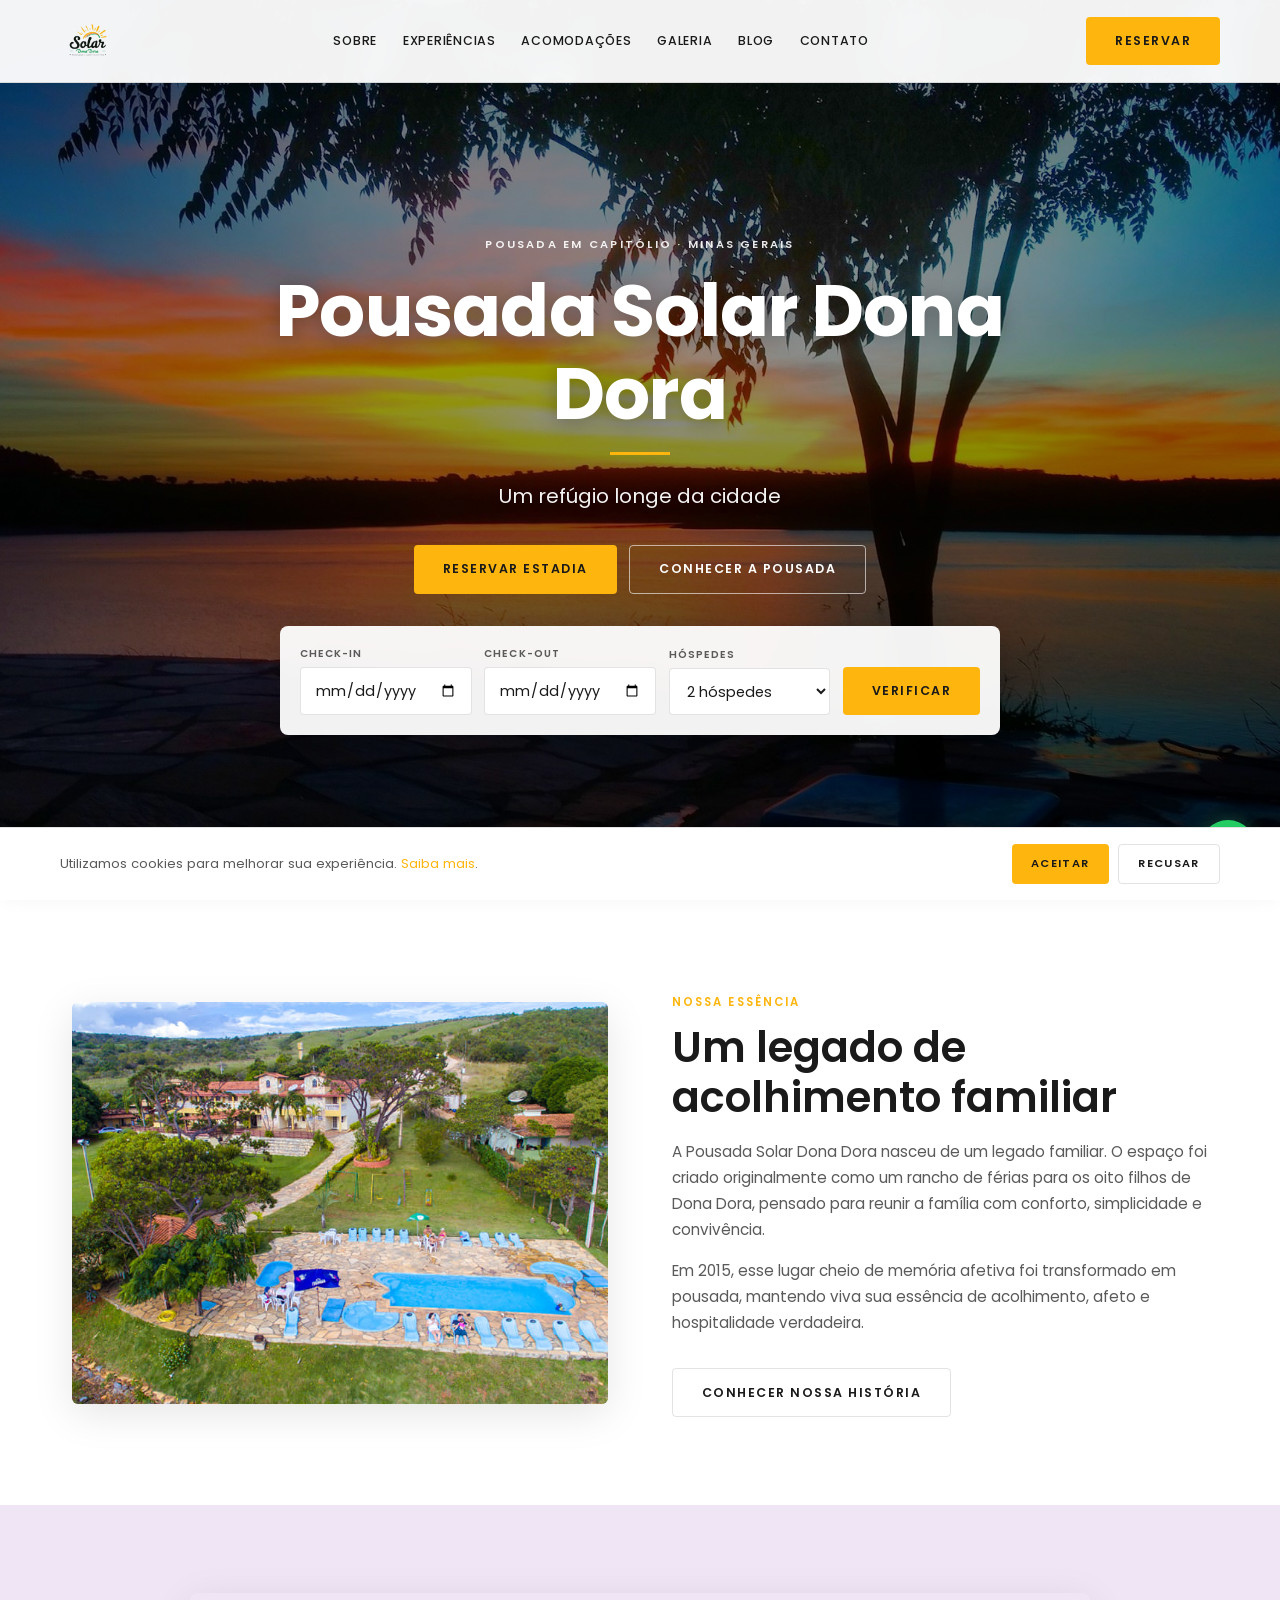
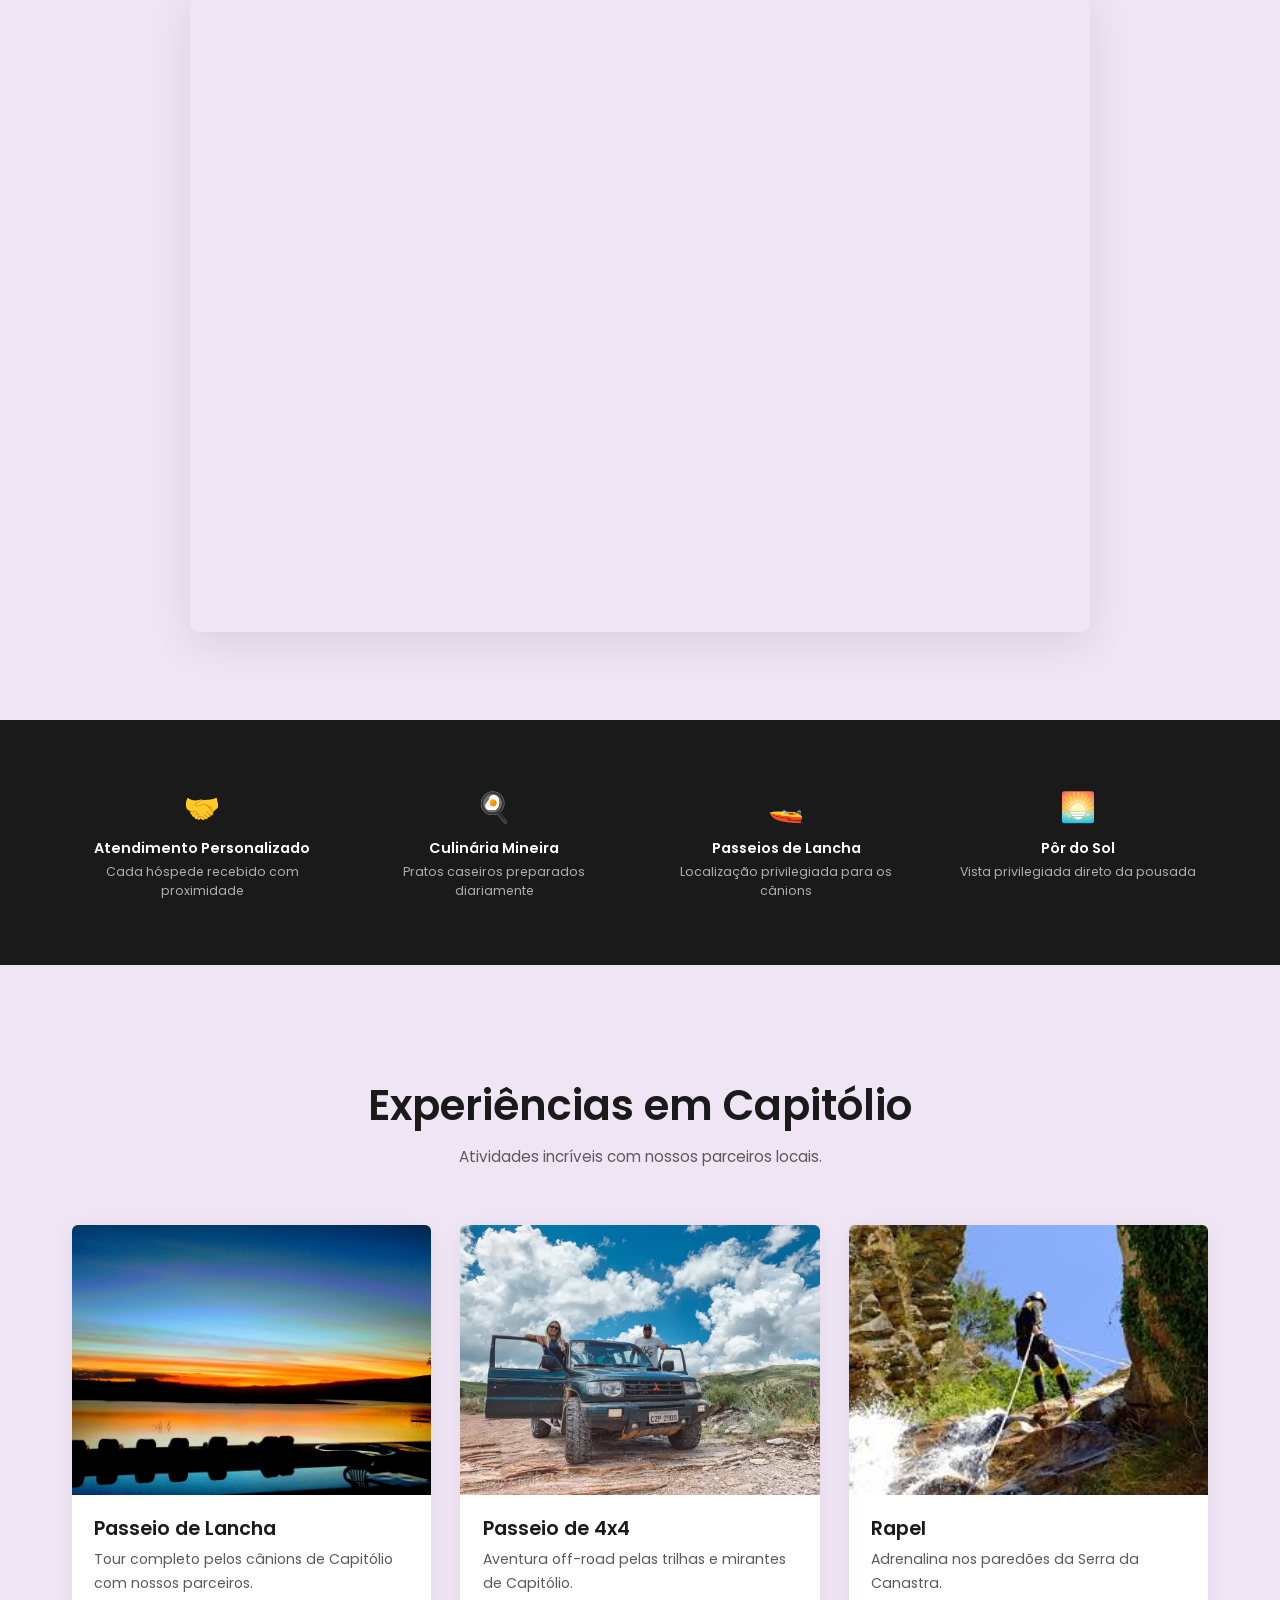
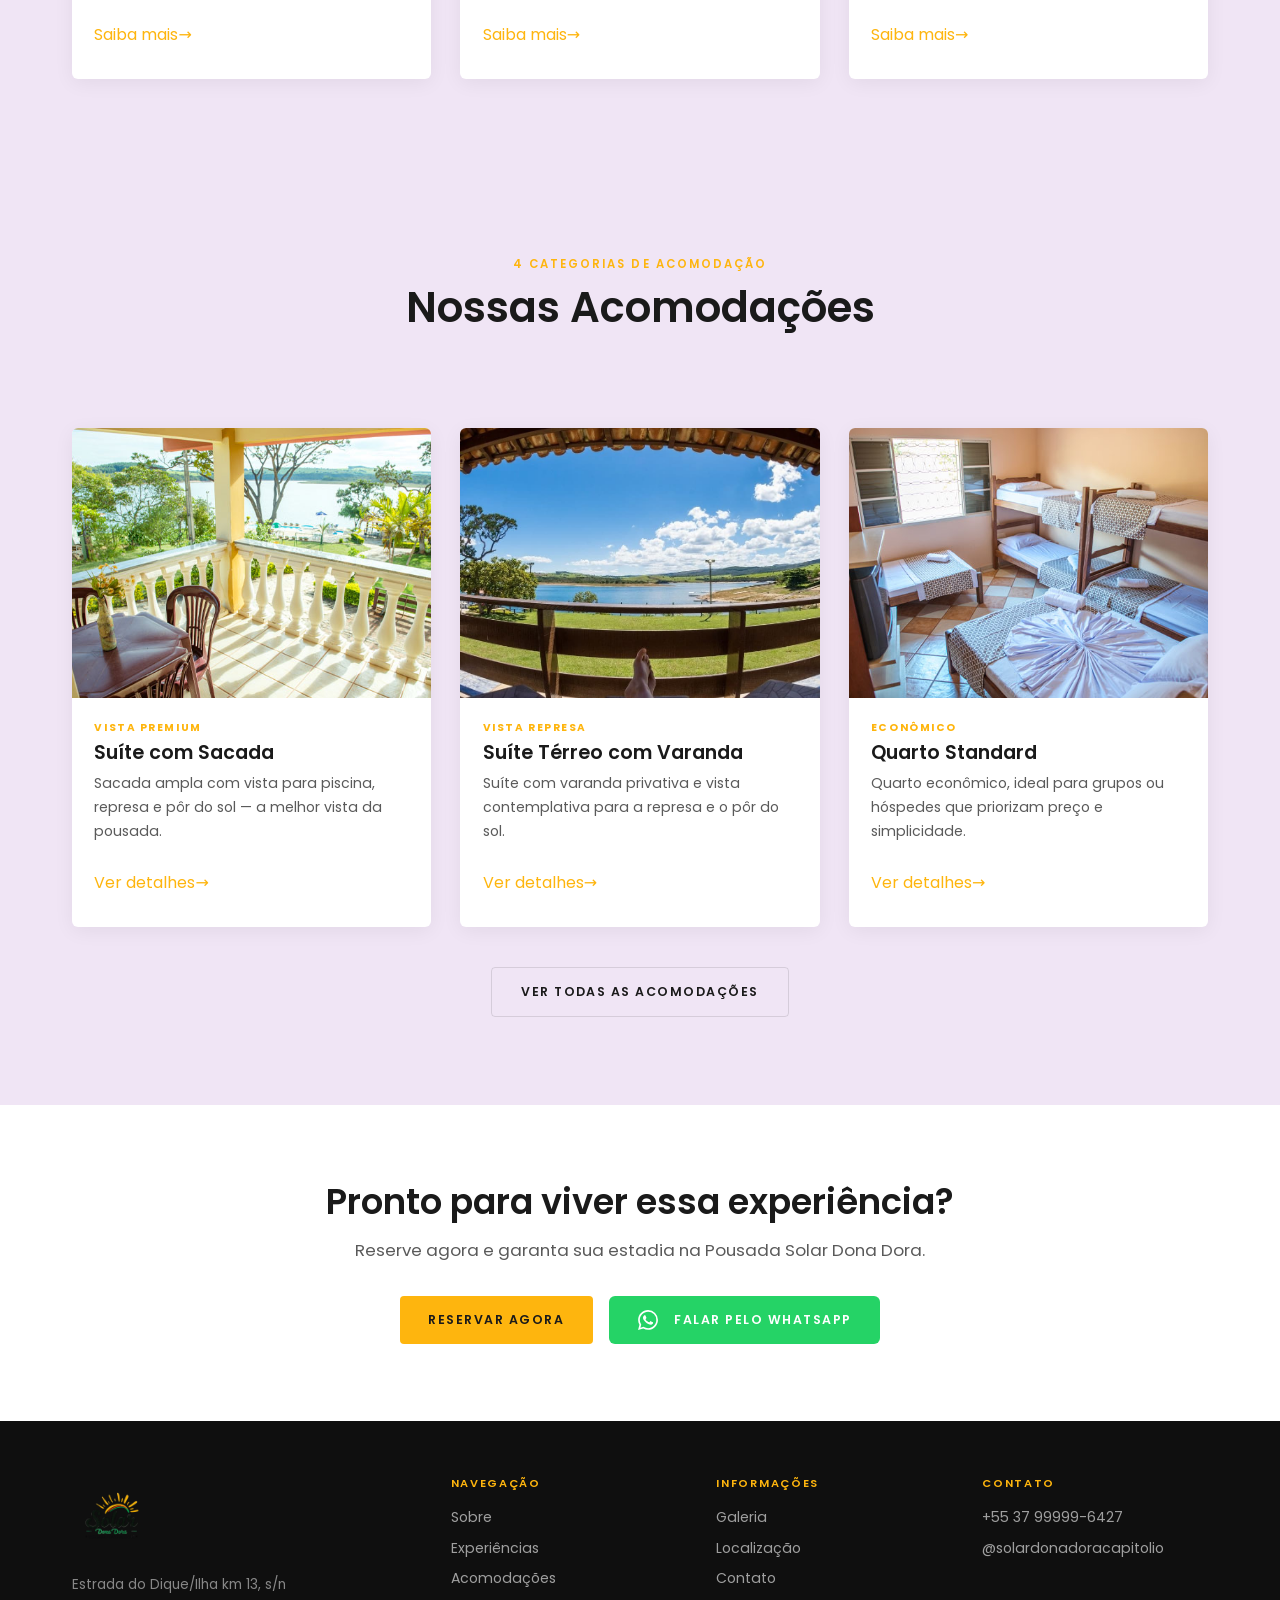
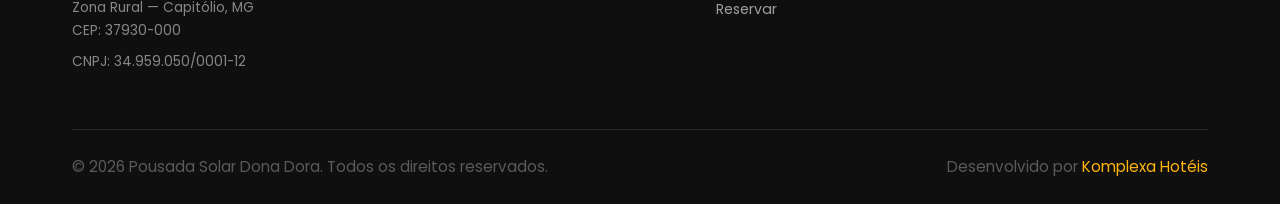
==== commit e16bff7f: "Adicionar Blog ao menu de navegacao de todas as paginas Co-Authored-By: Claude Opus 4.6 (1M context)" ====
--- a/index.html
+++ b/index.html
@@ -85,6 +85,7 @@
       <a href="experiencias/">Experiências</a>
       <a href="acomodacoes/">Acomodações</a>
       <a href="galeria/">Galeria</a>
+      <a href="blog/">Blog</a>
       <a href="contato/">Contato</a>
     </nav>
     <a href="#" class="btn btn-primary hdr-cta" onclick="openBooking();return false">Reservar</a>
@@ -98,6 +99,7 @@
   <a href="experiencias/" onclick="closeMob()">Experiências</a>
   <a href="acomodacoes/" onclick="closeMob()">Acomodações</a>
   <a href="galeria/" onclick="closeMob()">Galeria</a>
+  <a href="blog/" onclick="closeMob()">Blog</a>
   <a href="localizacao/" onclick="closeMob()">Localização</a>
   <a href="contato/" onclick="closeMob()">Contato</a>
   <a href="#" class="btn btn-primary" onclick="closeMob();openBooking();return false">Reservar Agora</a>
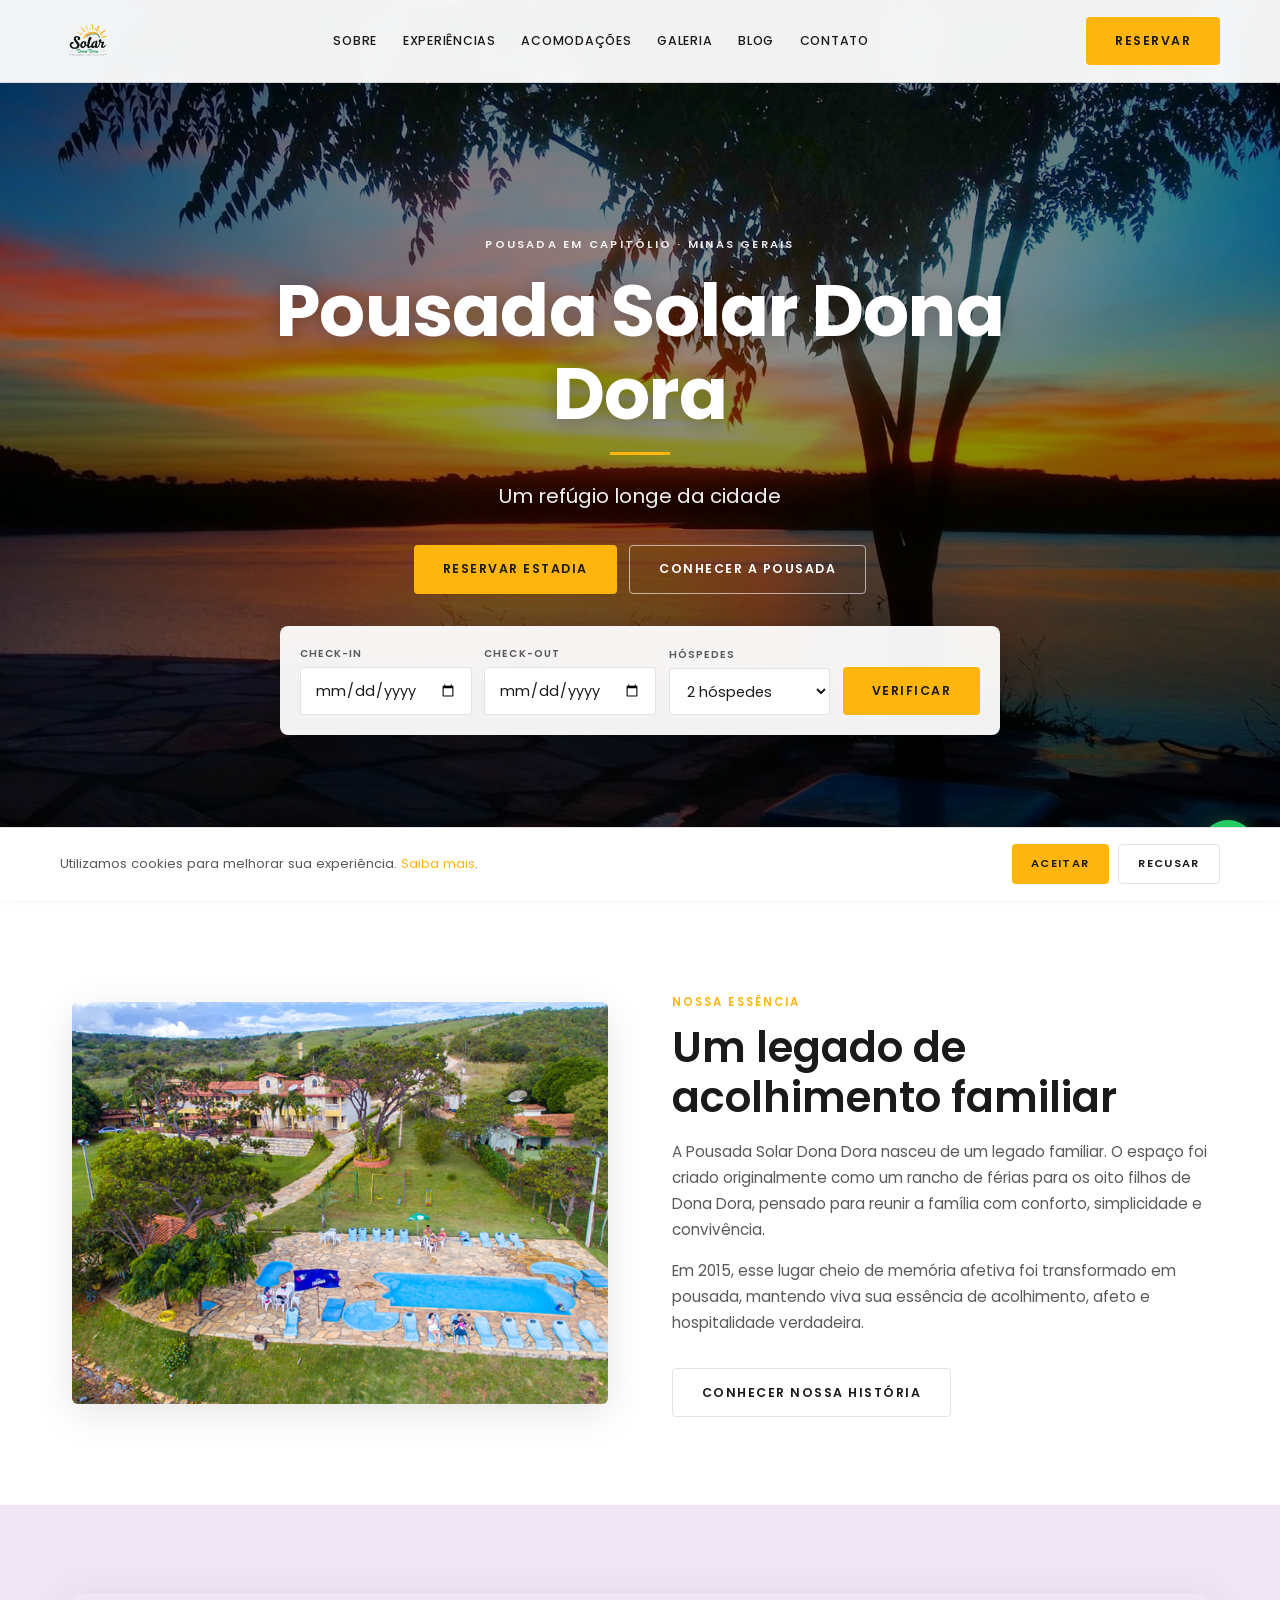
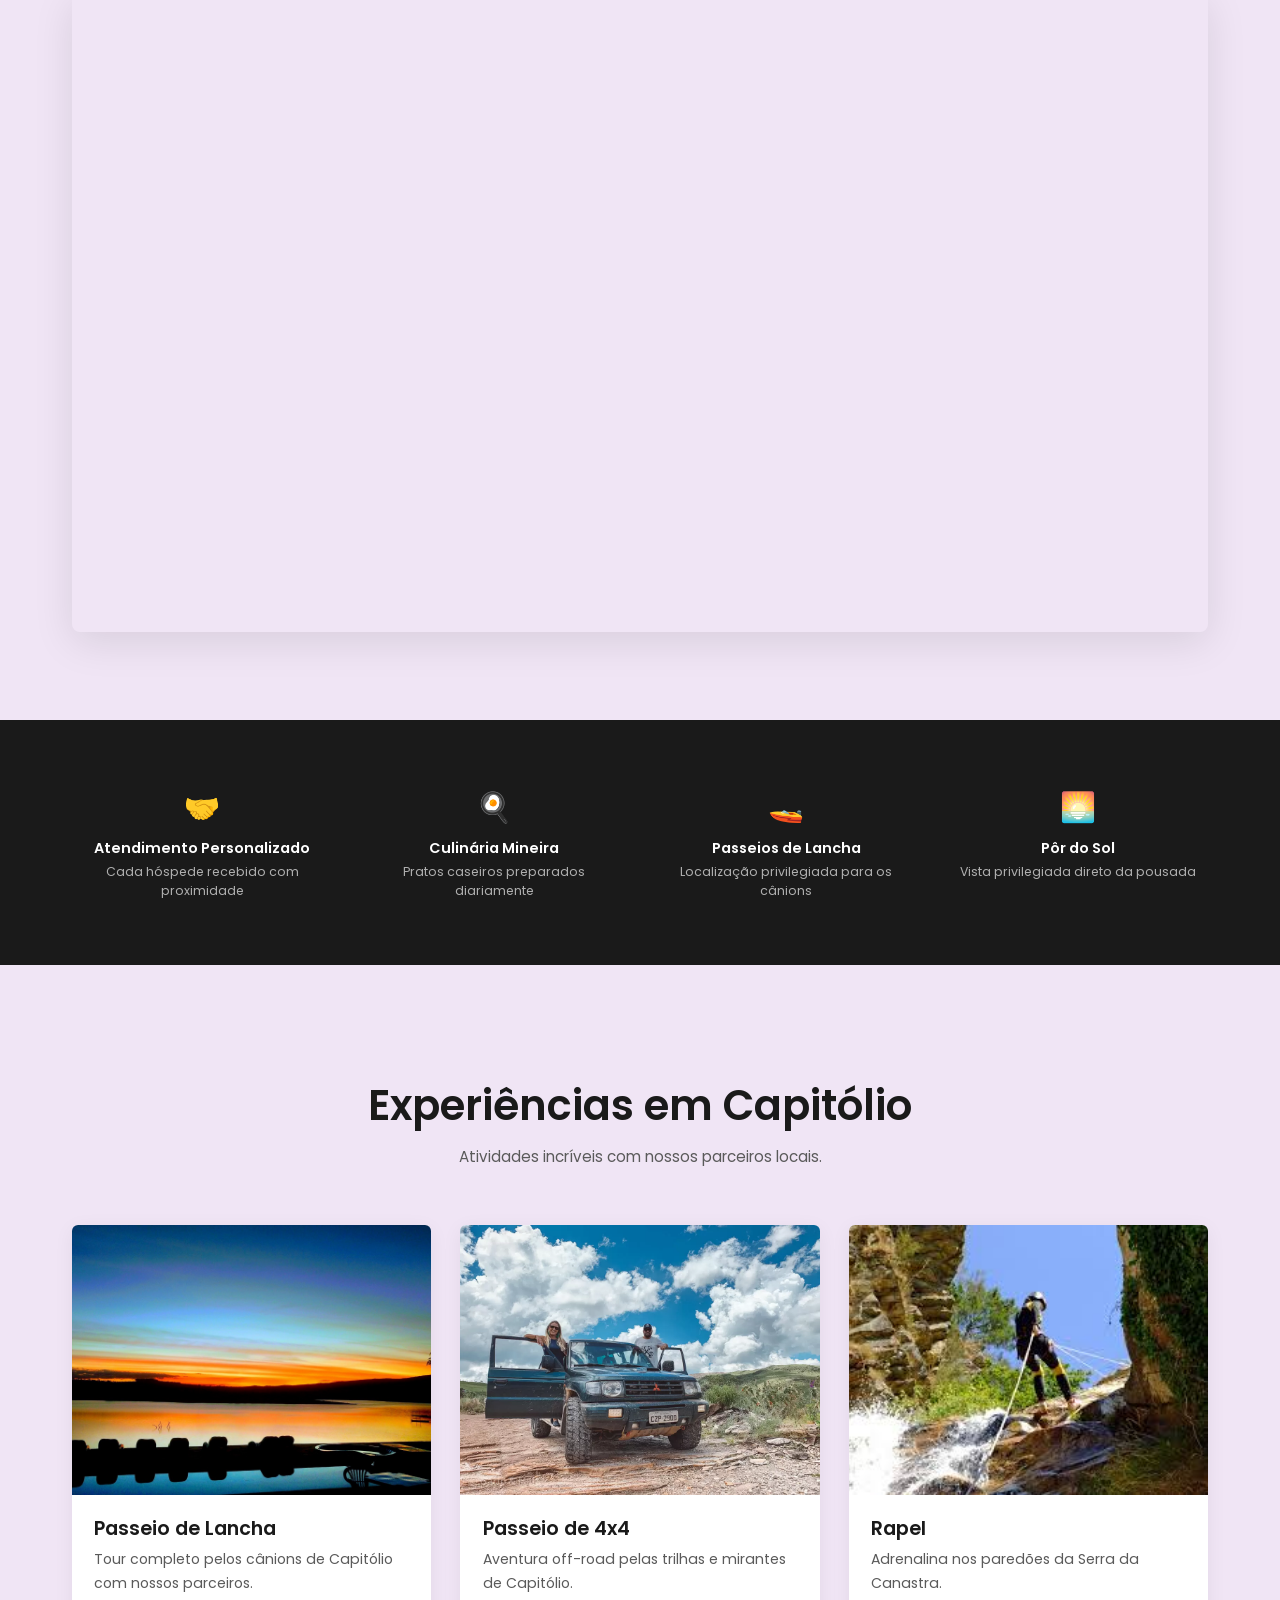
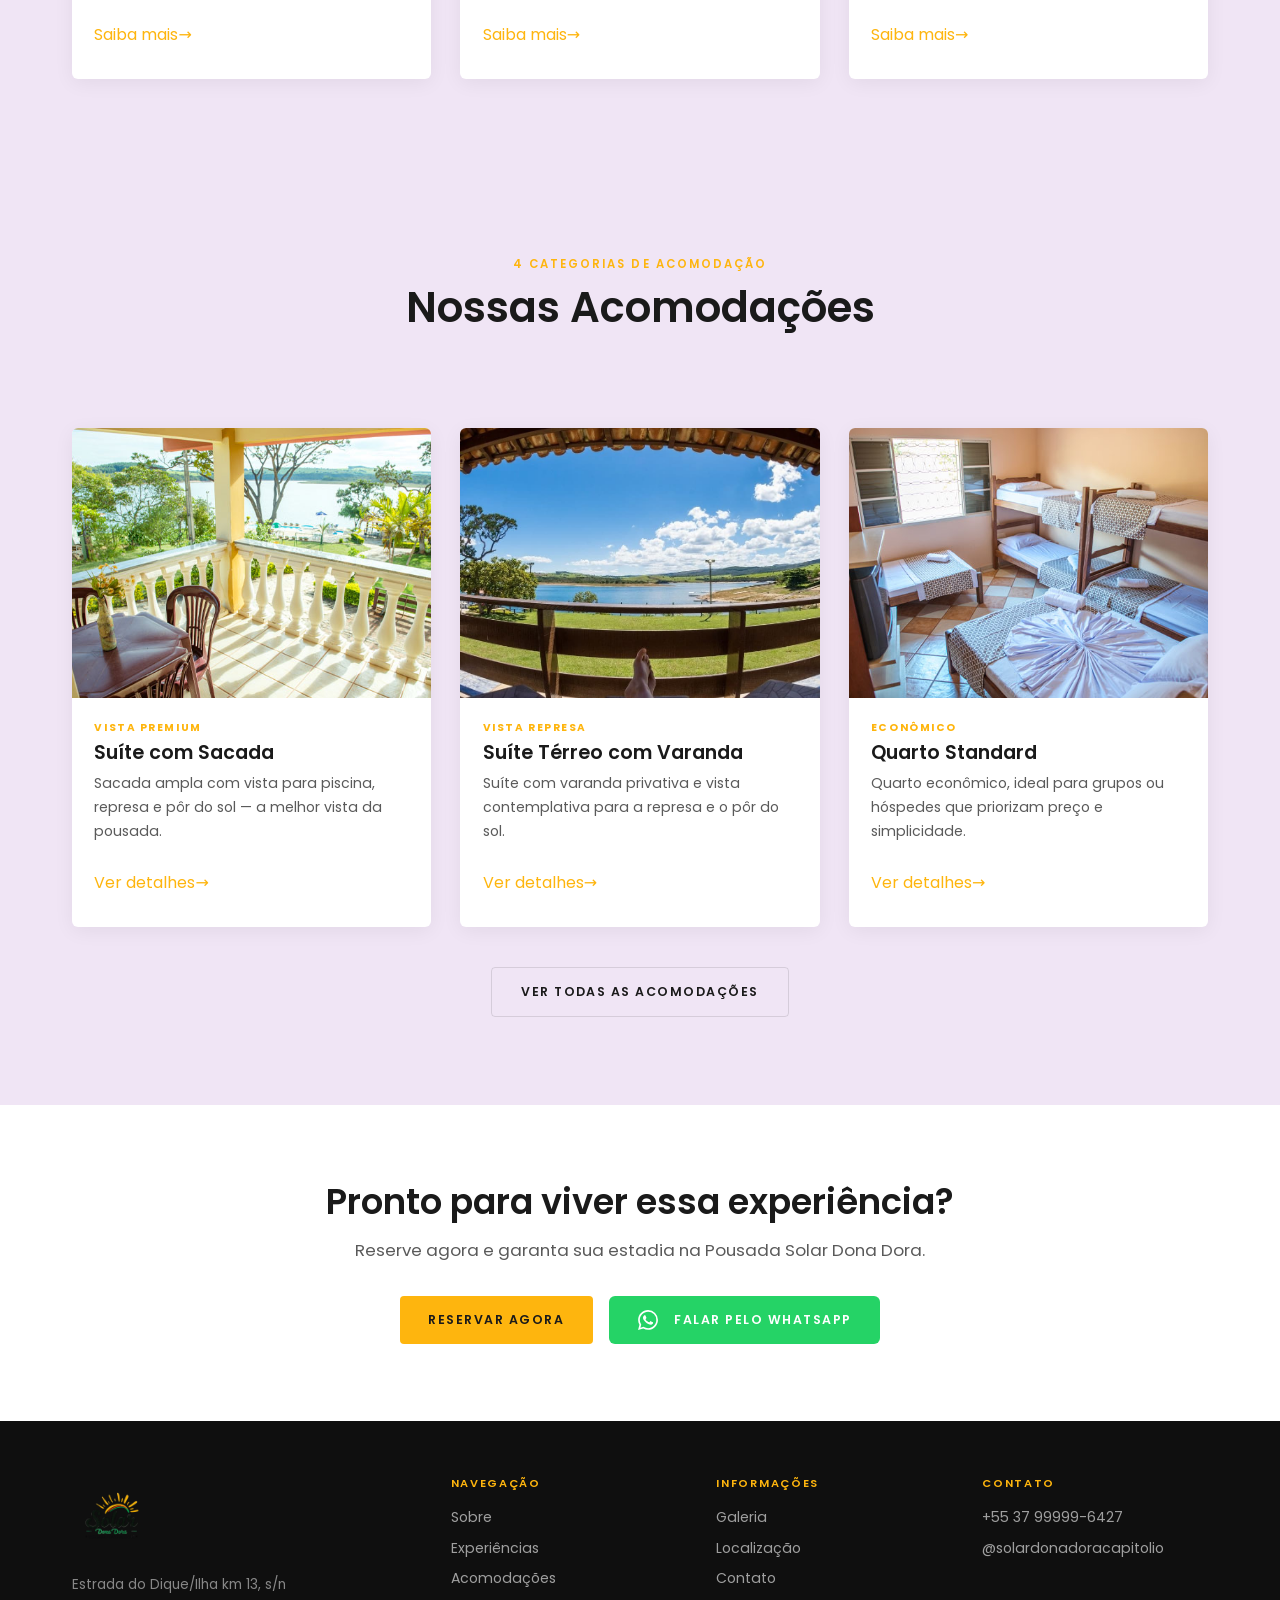
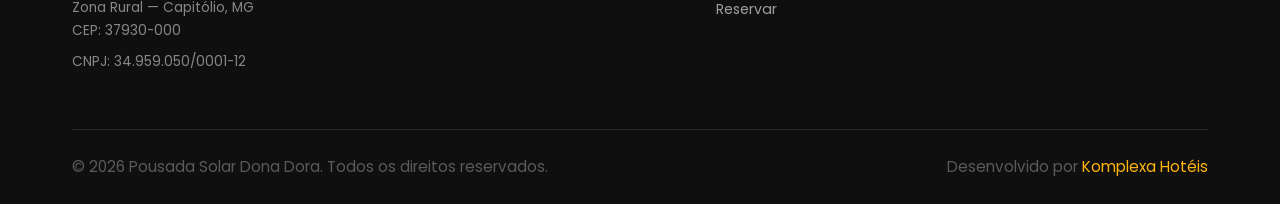
==== commit 9ceb2ce4: "Adicionar balao de fala no WhatsApp com Reserve com beneficios Aparece apos 3 segundos com opcao de " ====
--- a/index.html
+++ b/index.html
@@ -317,6 +317,7 @@
   </div>
 </footer>
 <!-- WhatsApp -->
+<div class="wa-bubble" id="waBubble">Reserve com benefícios<button class="wa-bubble-close" onclick="document.getElementById('waBubble').classList.remove('show')" aria-label="Fechar">&times;</button></div>
 <a class="wa-btn" href="https://wa.me/5537999996427?text=Ol%C3%A1%2C%20gostaria%20de%20saber%20mais%20sobre%20a%20Pousada%20Solar%20Dona%20Dora." target="_blank" rel="noopener" aria-label="Falar pelo WhatsApp"><svg width="26" height="26" viewBox="0 0 24 24" fill="white"><path d="M17.472 14.382c-.297-.149-1.758-.867-2.03-.967-.273-.099-.471-.148-.67.15-.197.297-.767.966-.94 1.164-.173.199-.347.223-.644.075-.297-.15-1.255-.463-2.39-1.475-.883-.788-1.48-1.761-1.653-2.059-.173-.297-.018-.458.13-.606.134-.133.298-.347.446-.52.149-.174.198-.298.298-.497.099-.198.05-.371-.025-.52-.075-.149-.669-1.612-.916-2.207-.242-.579-.487-.5-.669-.51-.173-.008-.371-.01-.57-.01-.198 0-.52.074-.792.372-.272.297-1.04 1.016-1.04 2.479 0 1.462 1.065 2.875 1.213 3.074.149.198 2.096 3.2 5.077 4.487.709.306 1.262.489 1.694.625.712.227 1.36.195 1.871.118.571-.085 1.758-.719 2.006-1.413.248-.694.248-1.289.173-1.413-.074-.124-.272-.198-.57-.347m-5.421 7.403h-.004a9.87 9.87 0 01-5.031-1.378l-.361-.214-3.741.982.998-3.648-.235-.374a9.86 9.86 0 01-1.51-5.26c.001-5.45 4.436-9.884 9.888-9.884 2.64 0 5.122 1.03 6.988 2.898a9.825 9.825 0 012.893 6.994c-.003 5.45-4.437 9.884-9.885 9.884m8.413-18.297A11.815 11.815 0 0012.05 0C5.495 0 .16 5.335.157 11.892c0 2.096.547 4.142 1.588 5.945L.057 24l6.305-1.654a11.882 11.882 0 005.683 1.448h.005c6.554 0 11.89-5.335 11.893-11.893a11.821 11.821 0 00-3.48-8.413z"/></svg></a>
 
 <!-- Modal Reservas -->
--- a/assets/css/style.css
+++ b/assets/css/style.css
@@ -449,7 +449,8 @@
 .pkg-price em { font-style: normal; font-size: 0.85rem; color: var(--text-muted); }
 
 /* VIDEO */
-.video-wrap { position: relative; padding-bottom: 56.25%; height: 0; overflow: hidden; border-radius: 8px; box-shadow: var(--shadow-lg); max-width: 900px; margin: 0 auto; }
+.video-wrap { position: relative; padding-bottom: 56.25%; height: 0; overflow: hidden; border-radius: 8px; box-shadow: var(--shadow-lg); margin: 0 auto; }
+@media (min-width: 768px) { .video-wrap { max-width: 100%; } }
 .video-wrap iframe { position: absolute; top: 0; left: 0; width: 100%; height: 100%; }
 
 /* CTA FINAL */
@@ -490,6 +491,27 @@
   border: none; transition: transform 0.2s;
 }
 .wa-btn:hover { transform: scale(1.1); cursor: pointer; }
+.wa-bubble {
+  position: fixed; bottom: 4.5rem; right: 1.5rem; z-index: 89;
+  background: #fff; color: var(--text); font-size: 0.88rem; font-weight: 600;
+  padding: 0.6rem 2.2rem 0.6rem 1rem; border-radius: 8px;
+  box-shadow: 0 4px 16px rgba(0,0,0,0.15);
+  opacity: 0; visibility: hidden; transform: translateY(8px);
+  transition: all 0.3s var(--ease);
+  white-space: nowrap;
+}
+.wa-bubble.show { opacity: 1; visibility: visible; transform: translateY(0); }
+.wa-bubble::after {
+  content: ''; position: absolute; bottom: -6px; right: 22px;
+  width: 0; height: 0;
+  border-left: 6px solid transparent; border-right: 6px solid transparent;
+  border-top: 6px solid #fff;
+}
+.wa-bubble-close {
+  position: absolute; top: 50%; right: 0.4rem; transform: translateY(-50%);
+  background: none; border: none; font-size: 1rem; color: var(--text-muted);
+  cursor: pointer; line-height: 1; padding: 0.2rem;
+}
 
 /* BOOKING MODAL */
 .bk-modal {
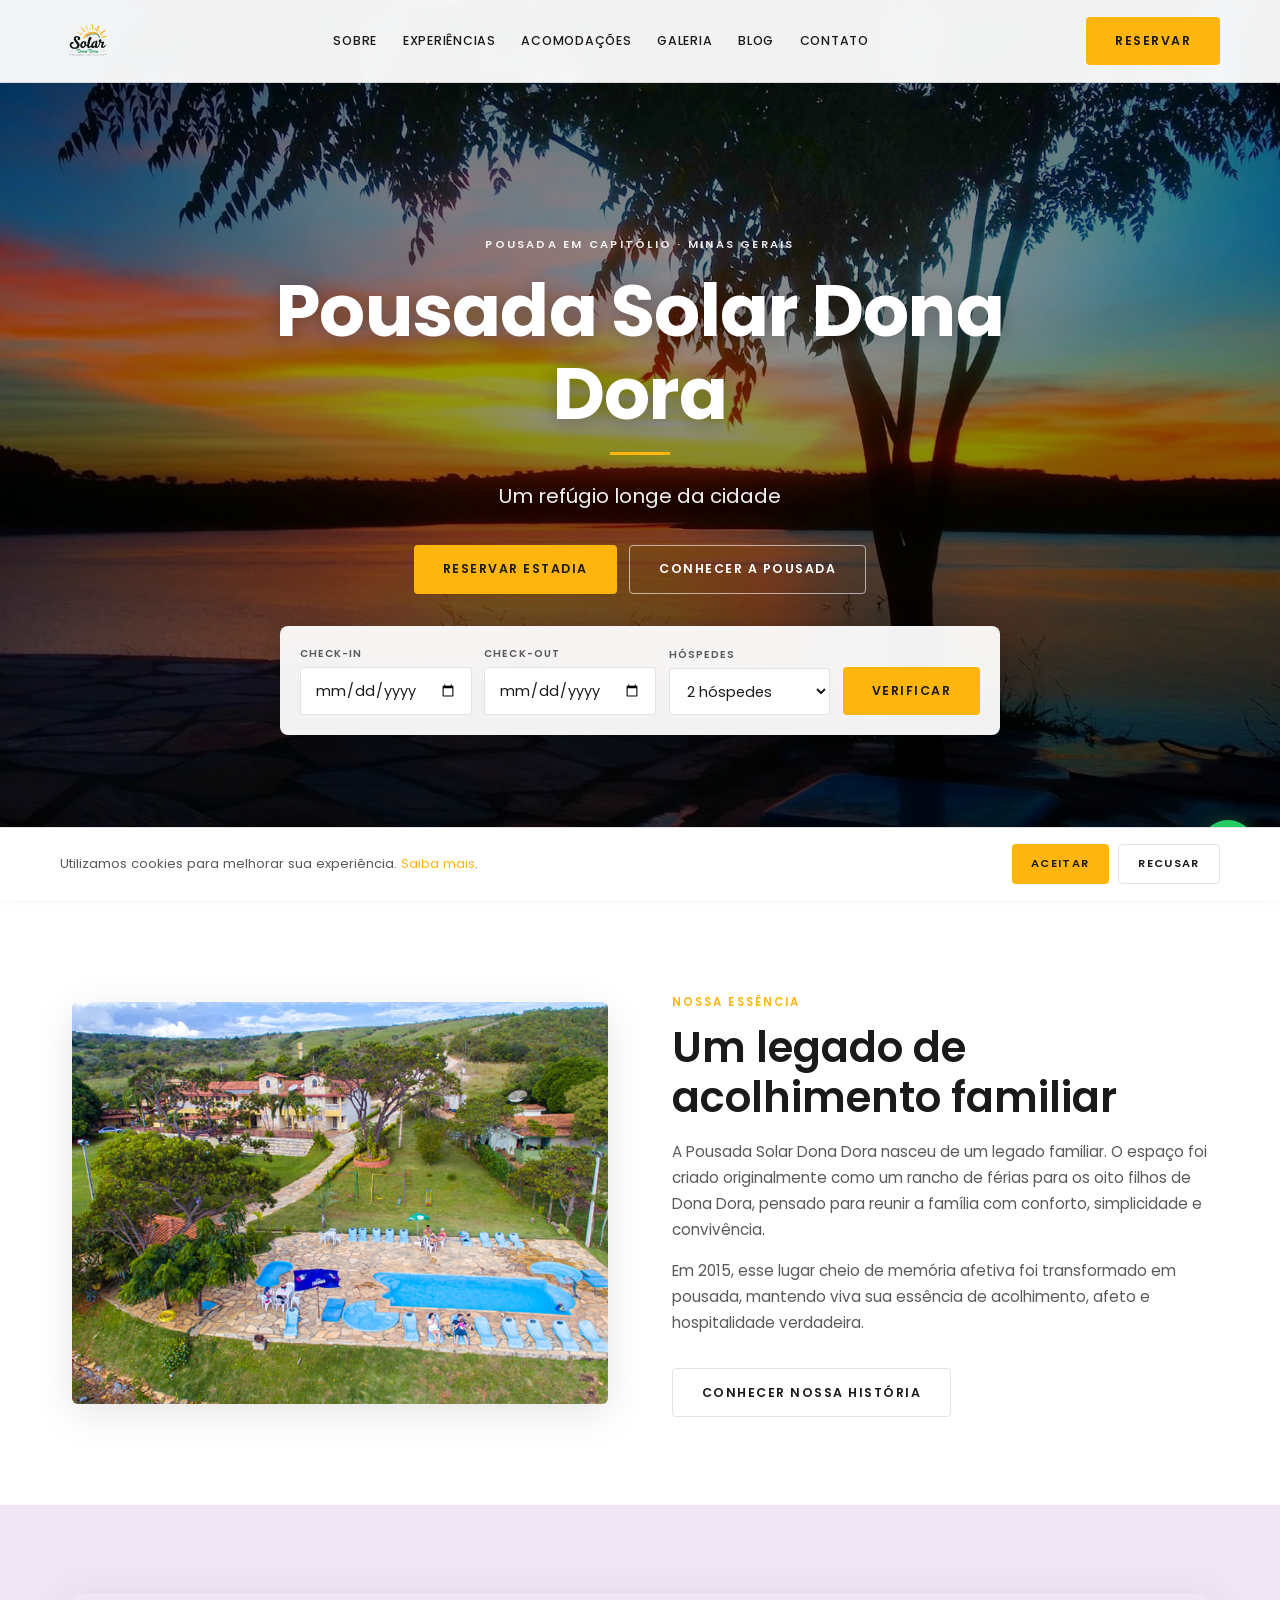
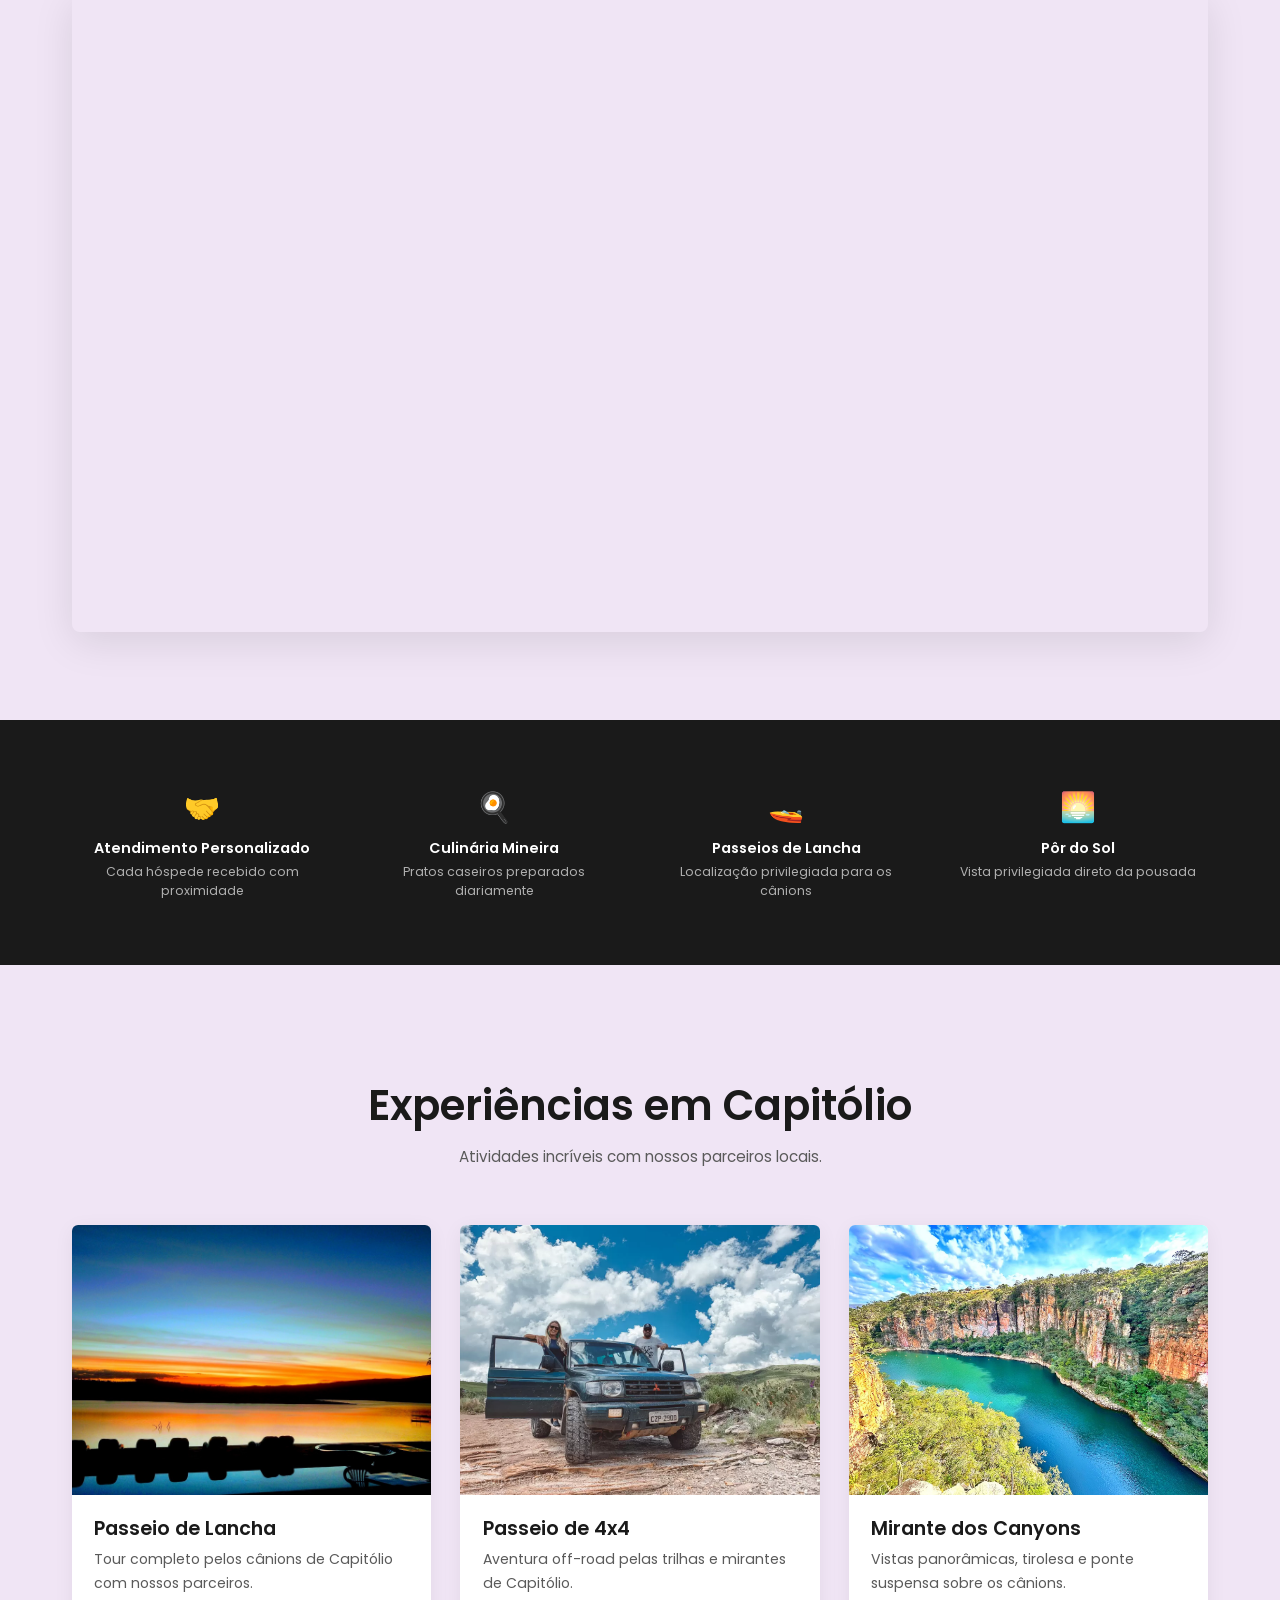
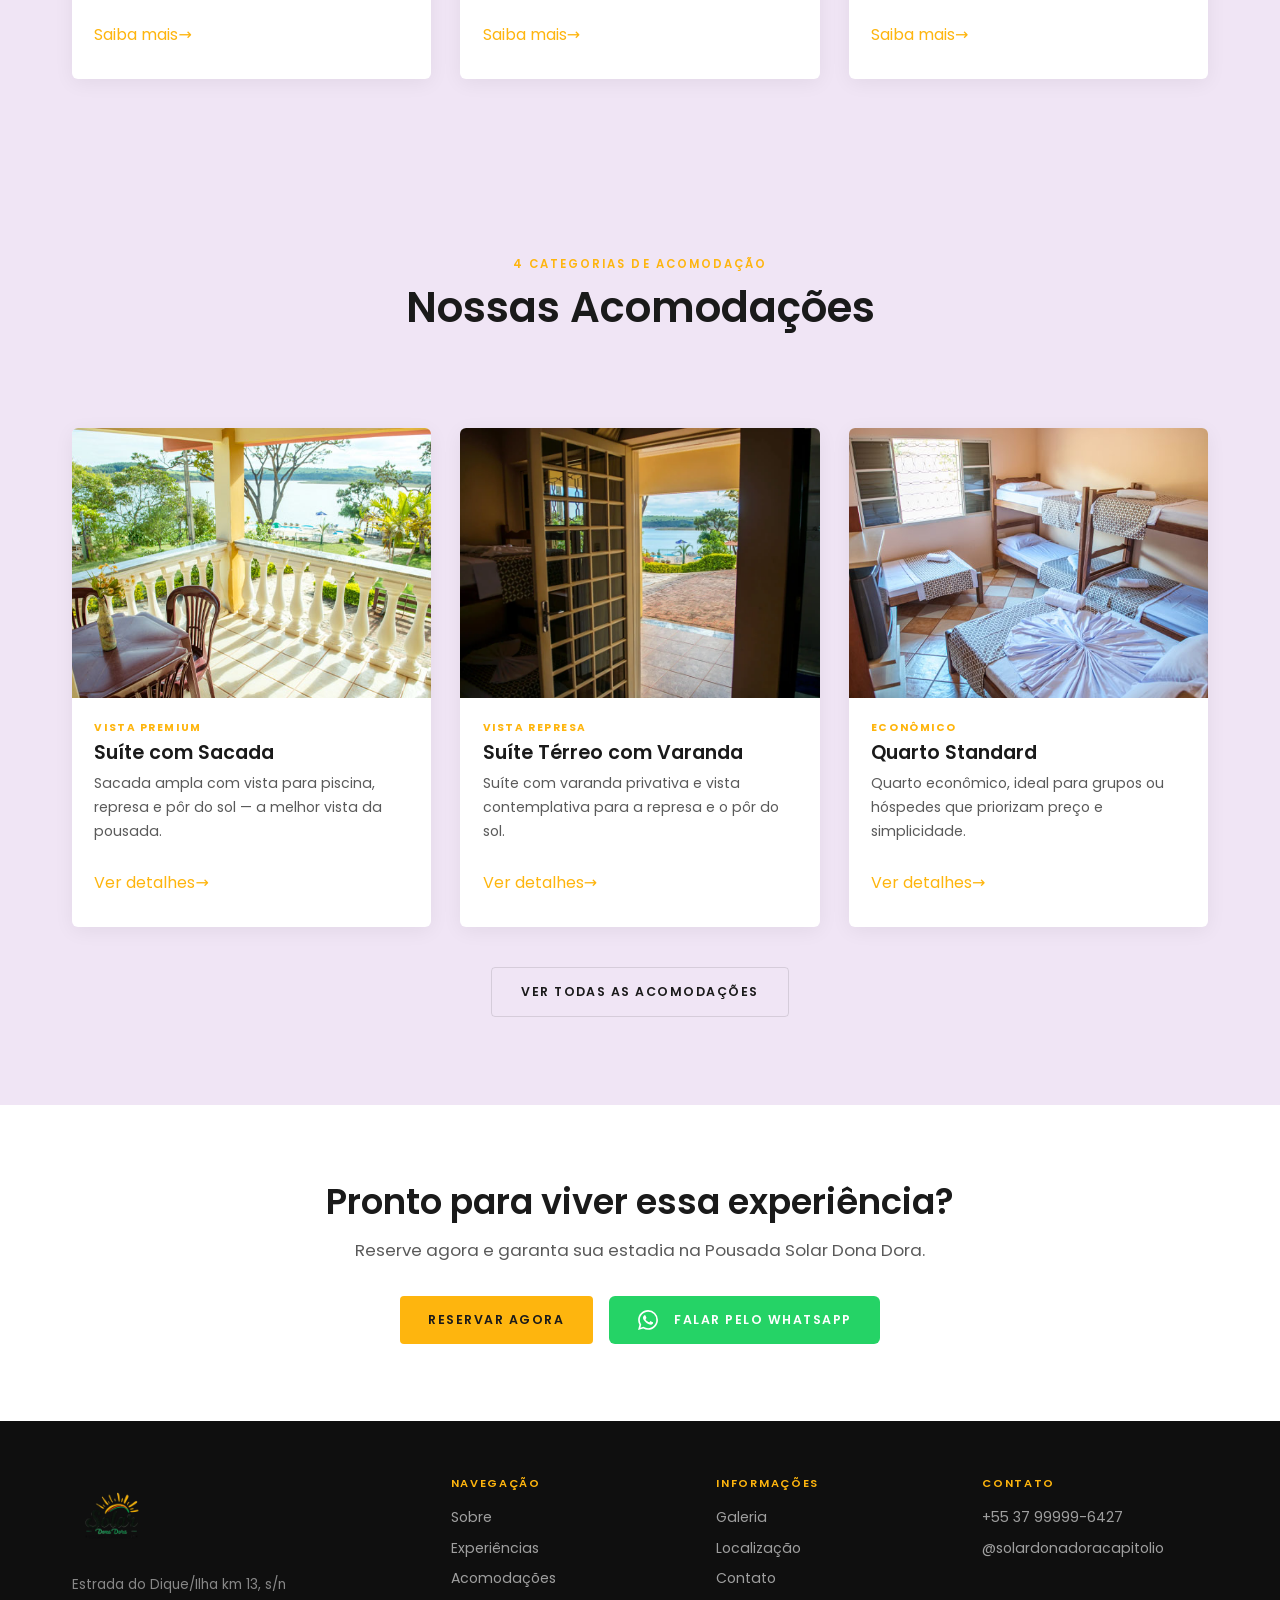
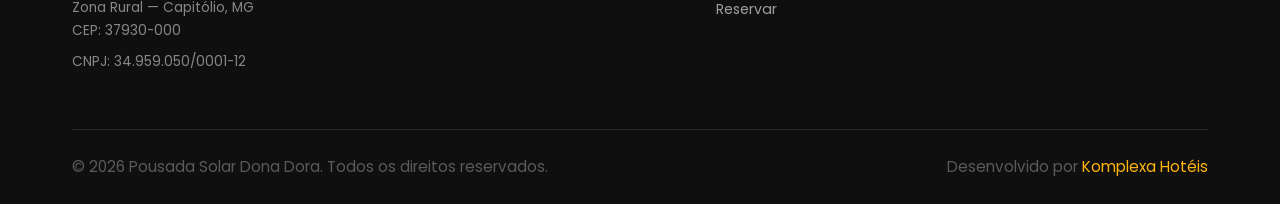
==== commit d20a5e07: "Substituir experiencia rapel por Parque Mirante dos Canyons Co-Authored-By: Claude Opus 4.6 (1M cont" ====
--- a/index.html
+++ b/index.html
@@ -213,10 +213,10 @@
         </div>
       </article>
       <article class="card reveal">
-        <div class="card-img"><img src="assets/img/experiencias/rapel.jpg" alt="Rapel" loading="lazy" decoding="async"></div>
-        <div class="card-body">
-          <h3>Rapel</h3>
-          <p>Adrenalina nos paredões da Serra da Canastra.</p>
+        <div class="card-img"><img src="assets/img/experiencias/mirante-dos-canyons.jpg" alt="Parque Mirante dos Canyons" loading="lazy" decoding="async"></div>
+        <div class="card-body">
+          <h3>Mirante dos Canyons</h3>
+          <p>Vistas panorâmicas, tirolesa e ponte suspensa sobre os cânions.</p>
           <a href="experiencias/" class="btn-text">Saiba mais</a>
         </div>
       </article>
